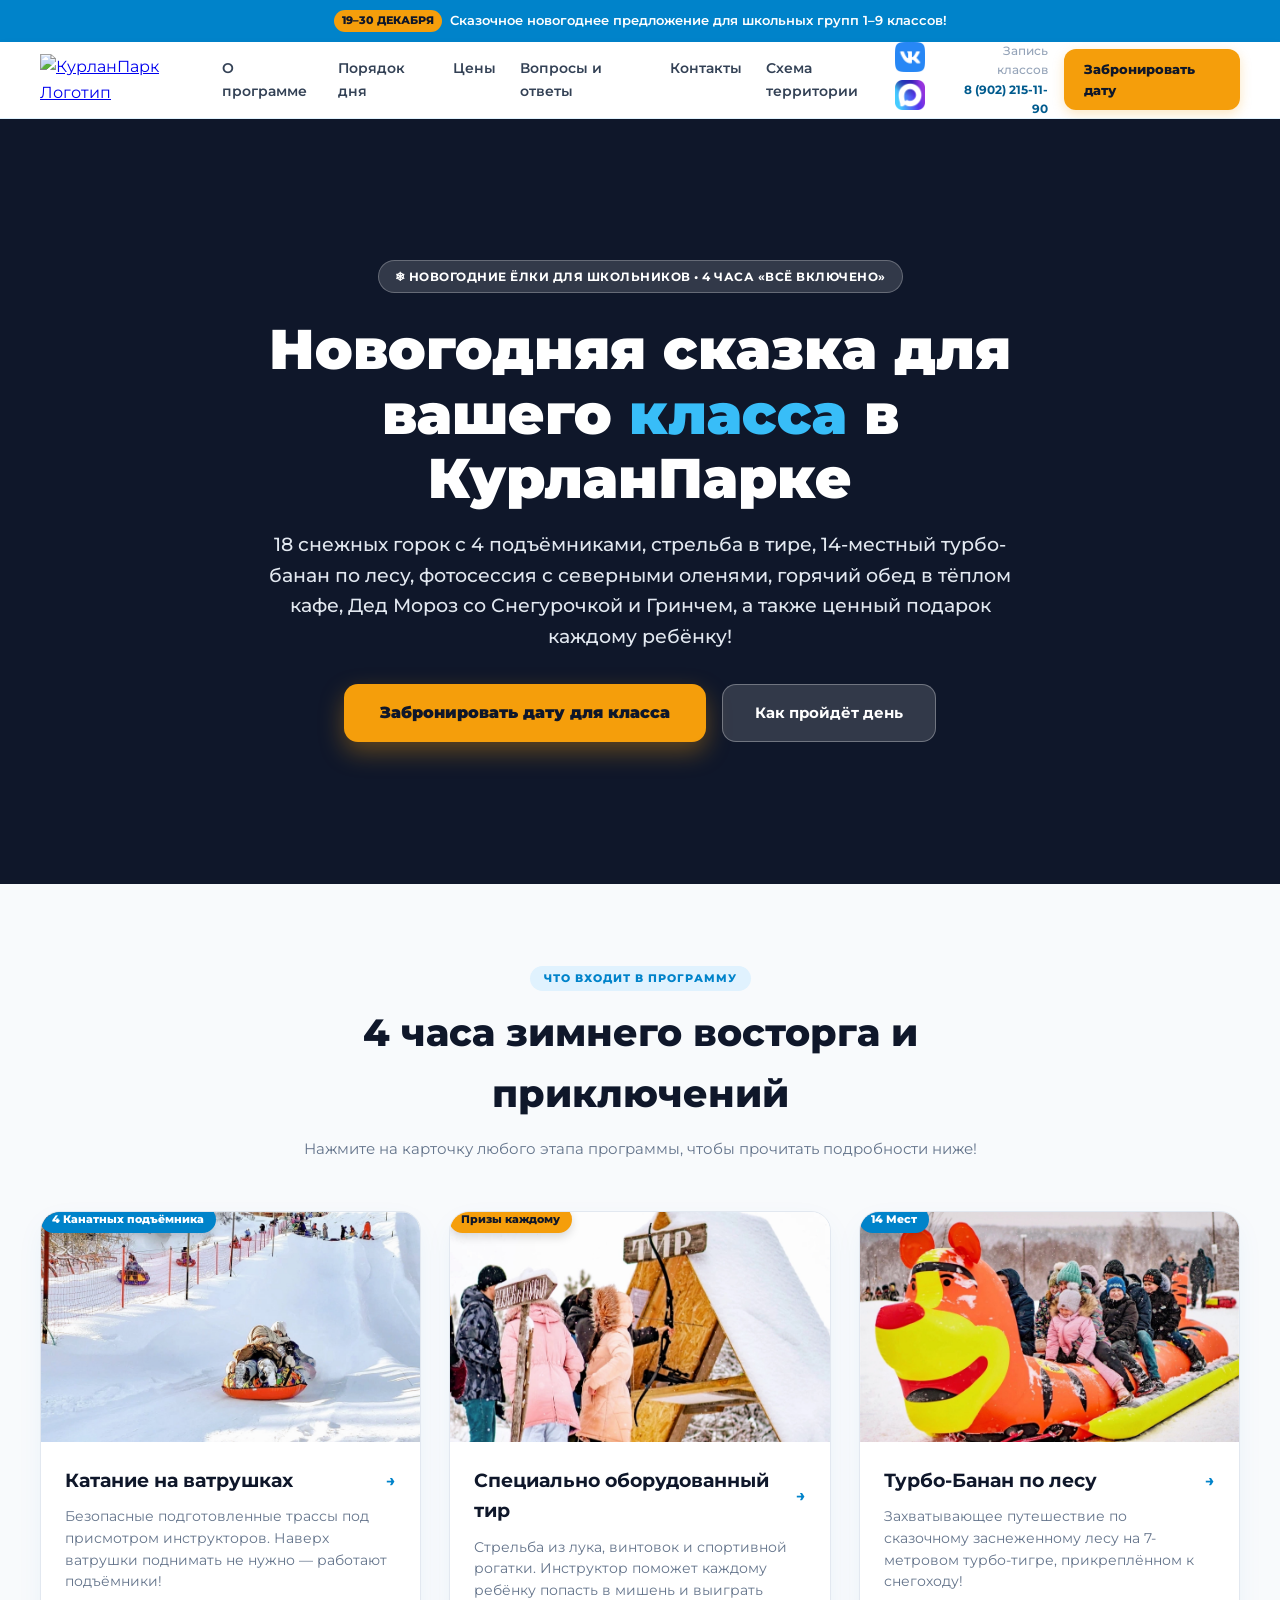
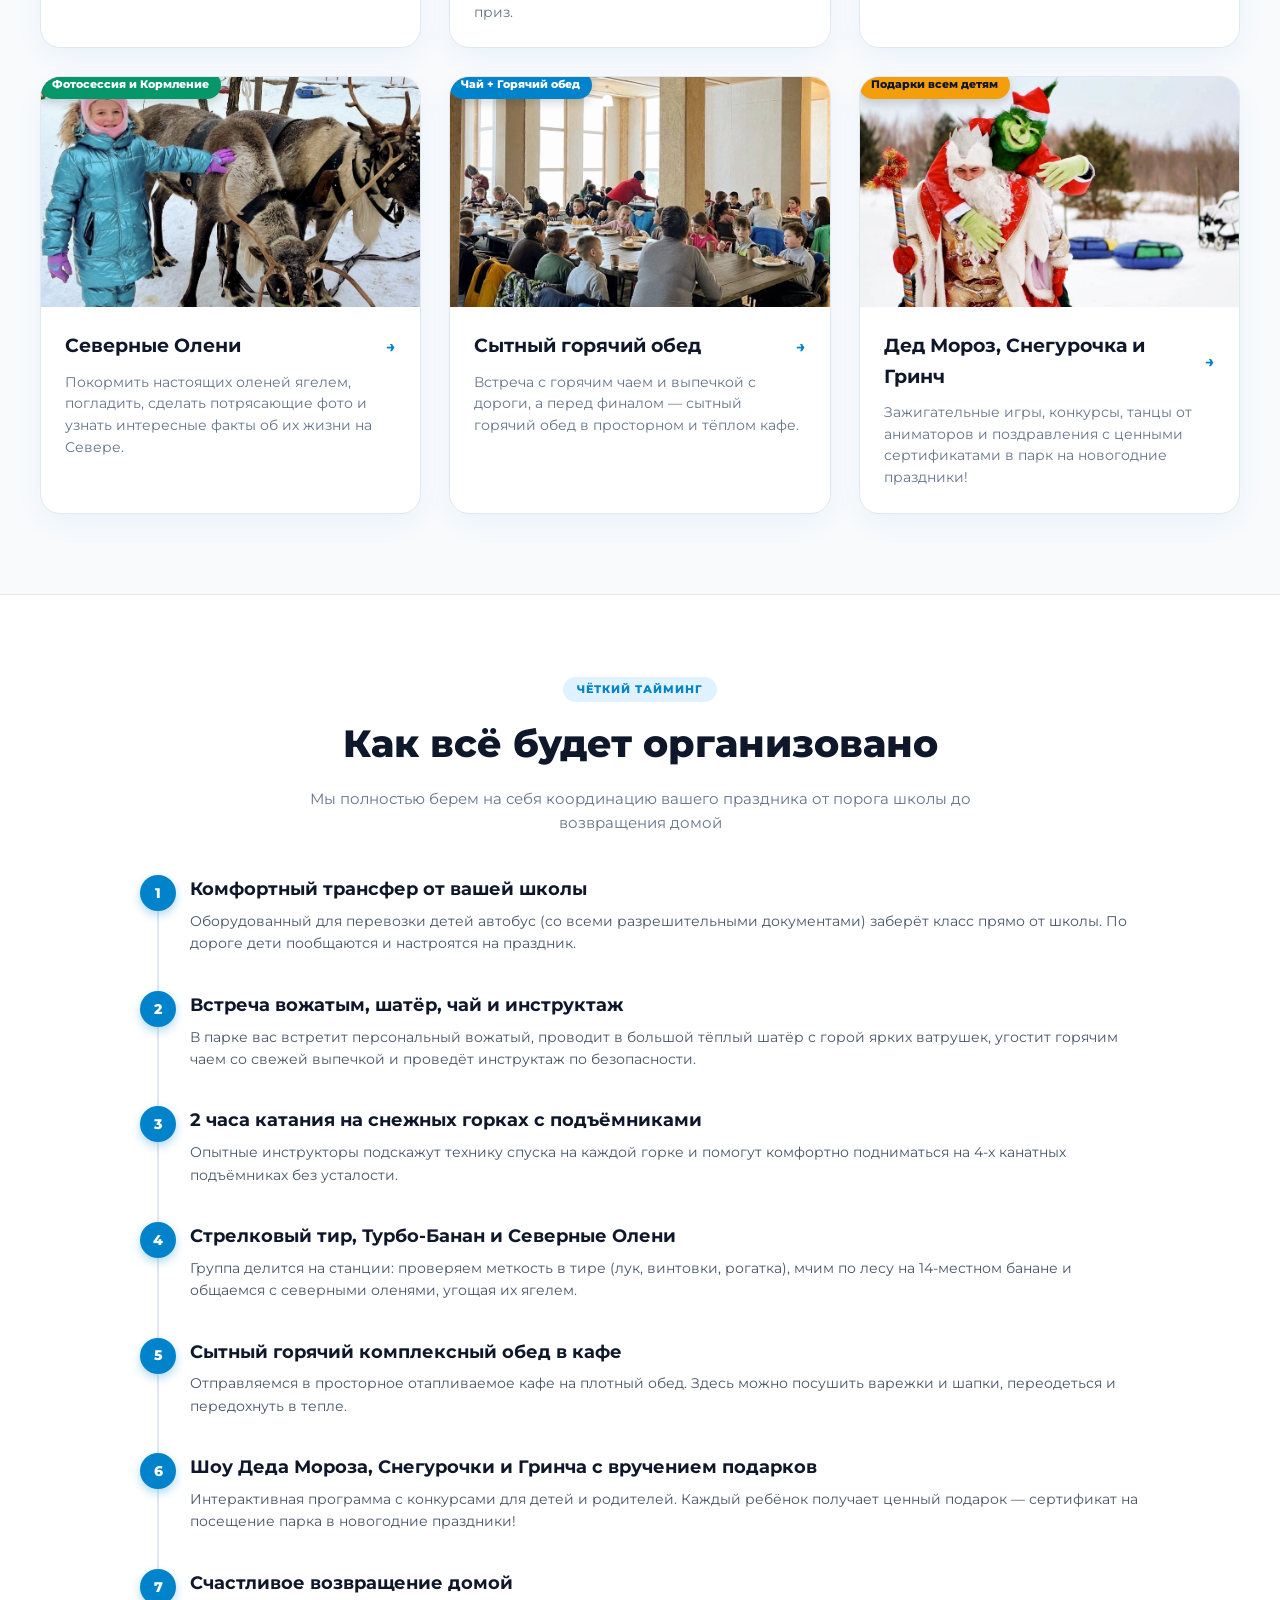
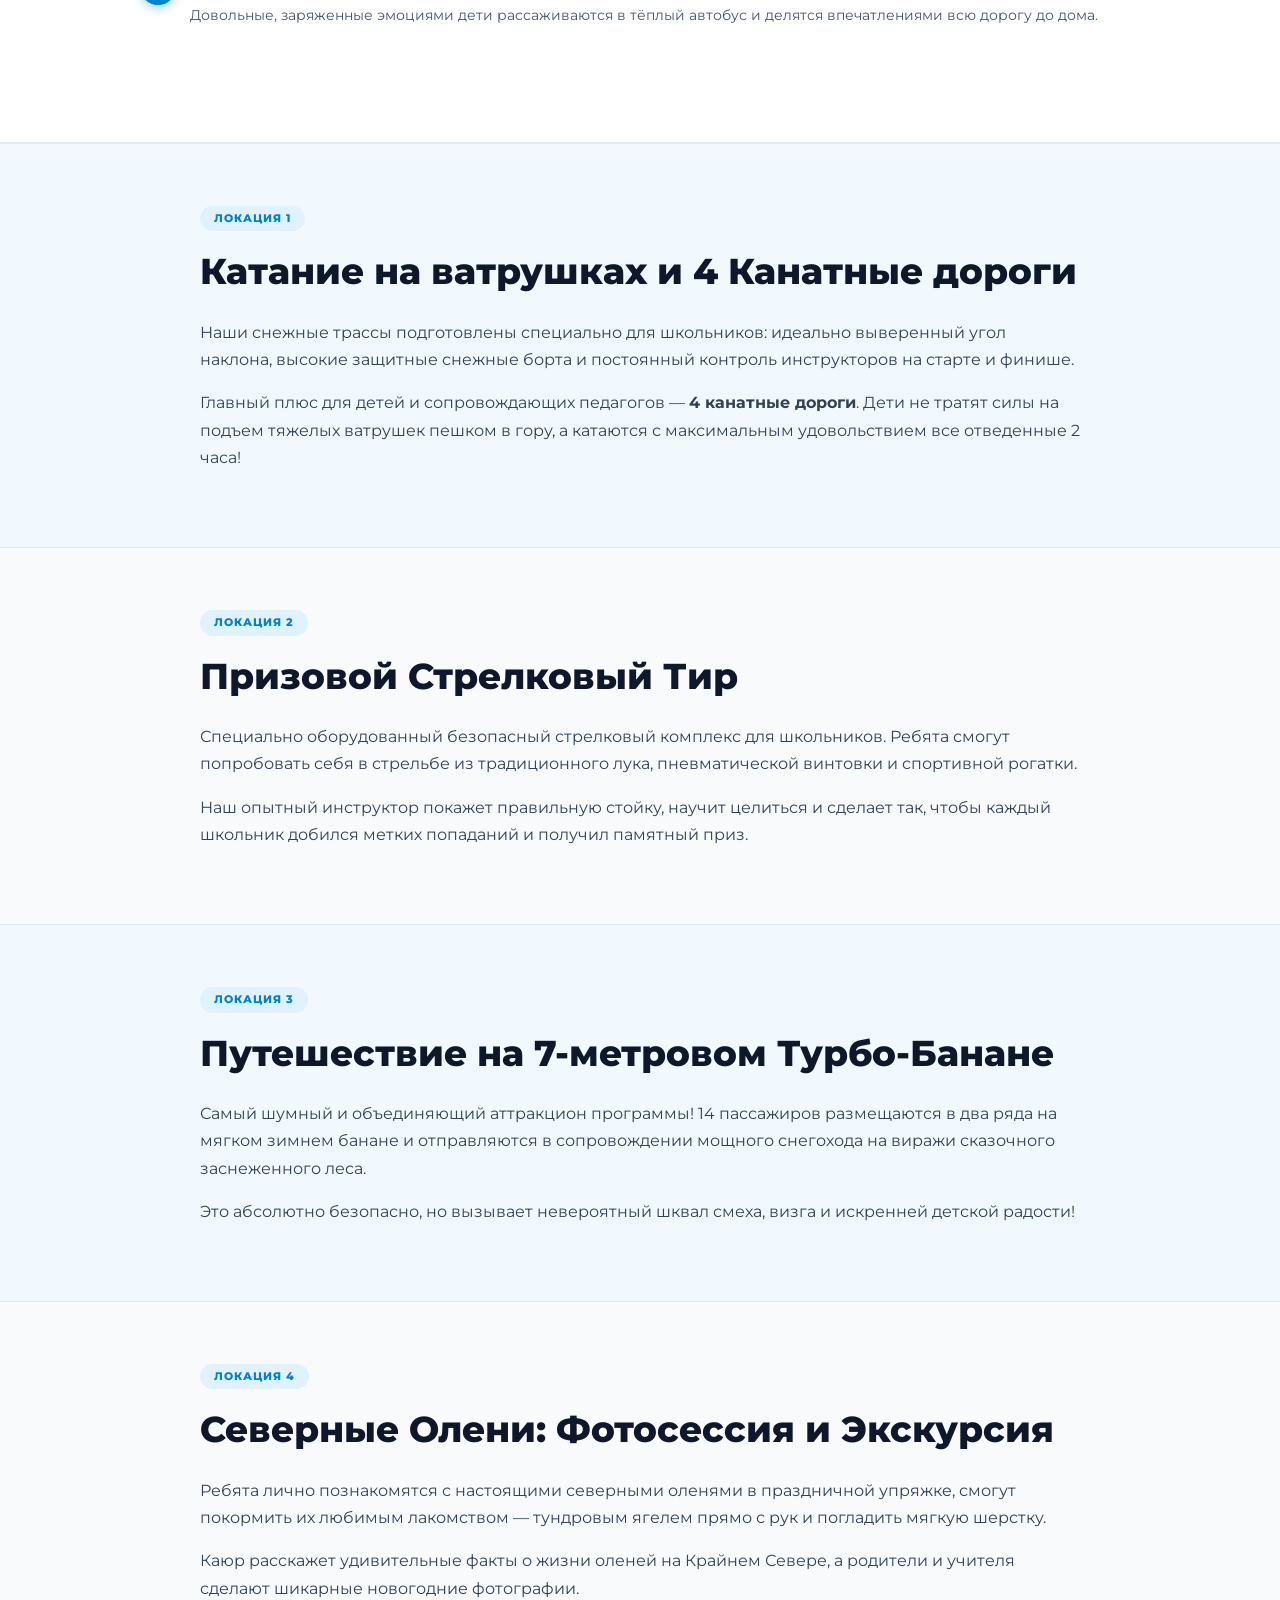
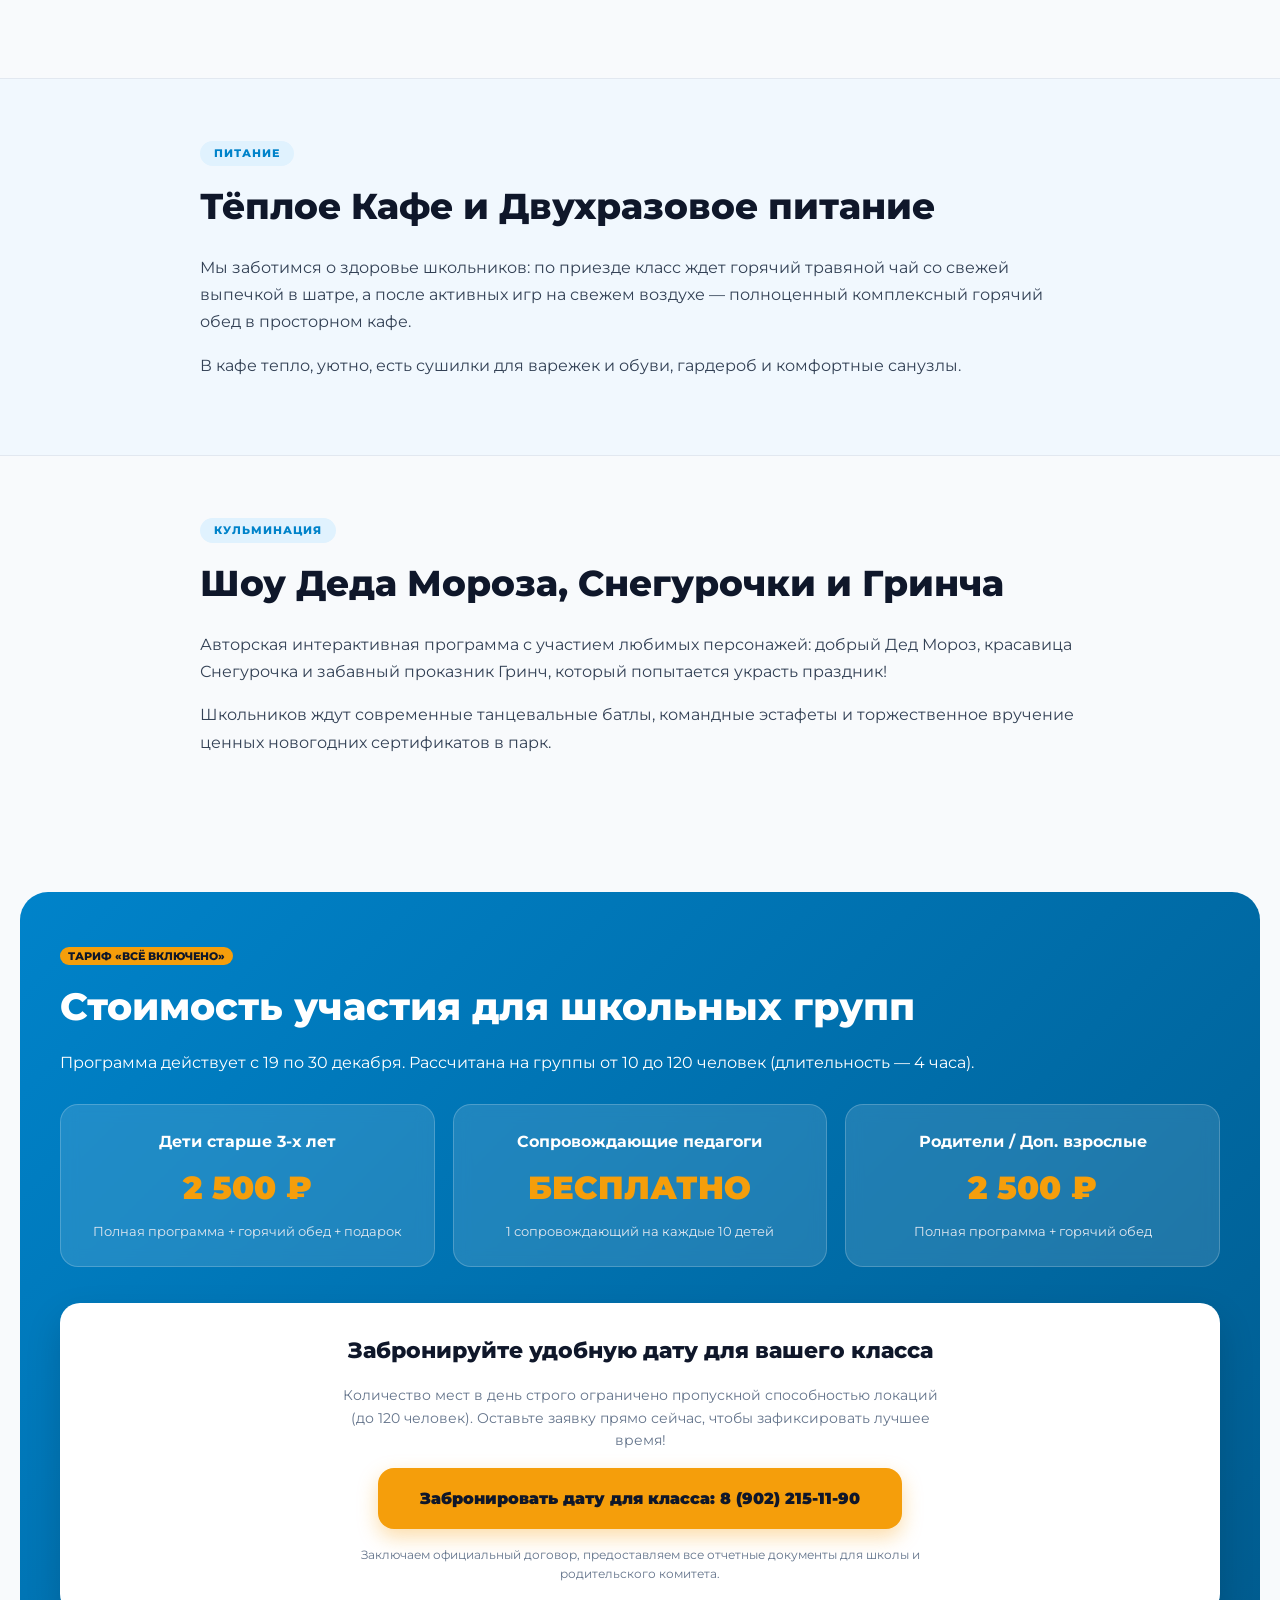
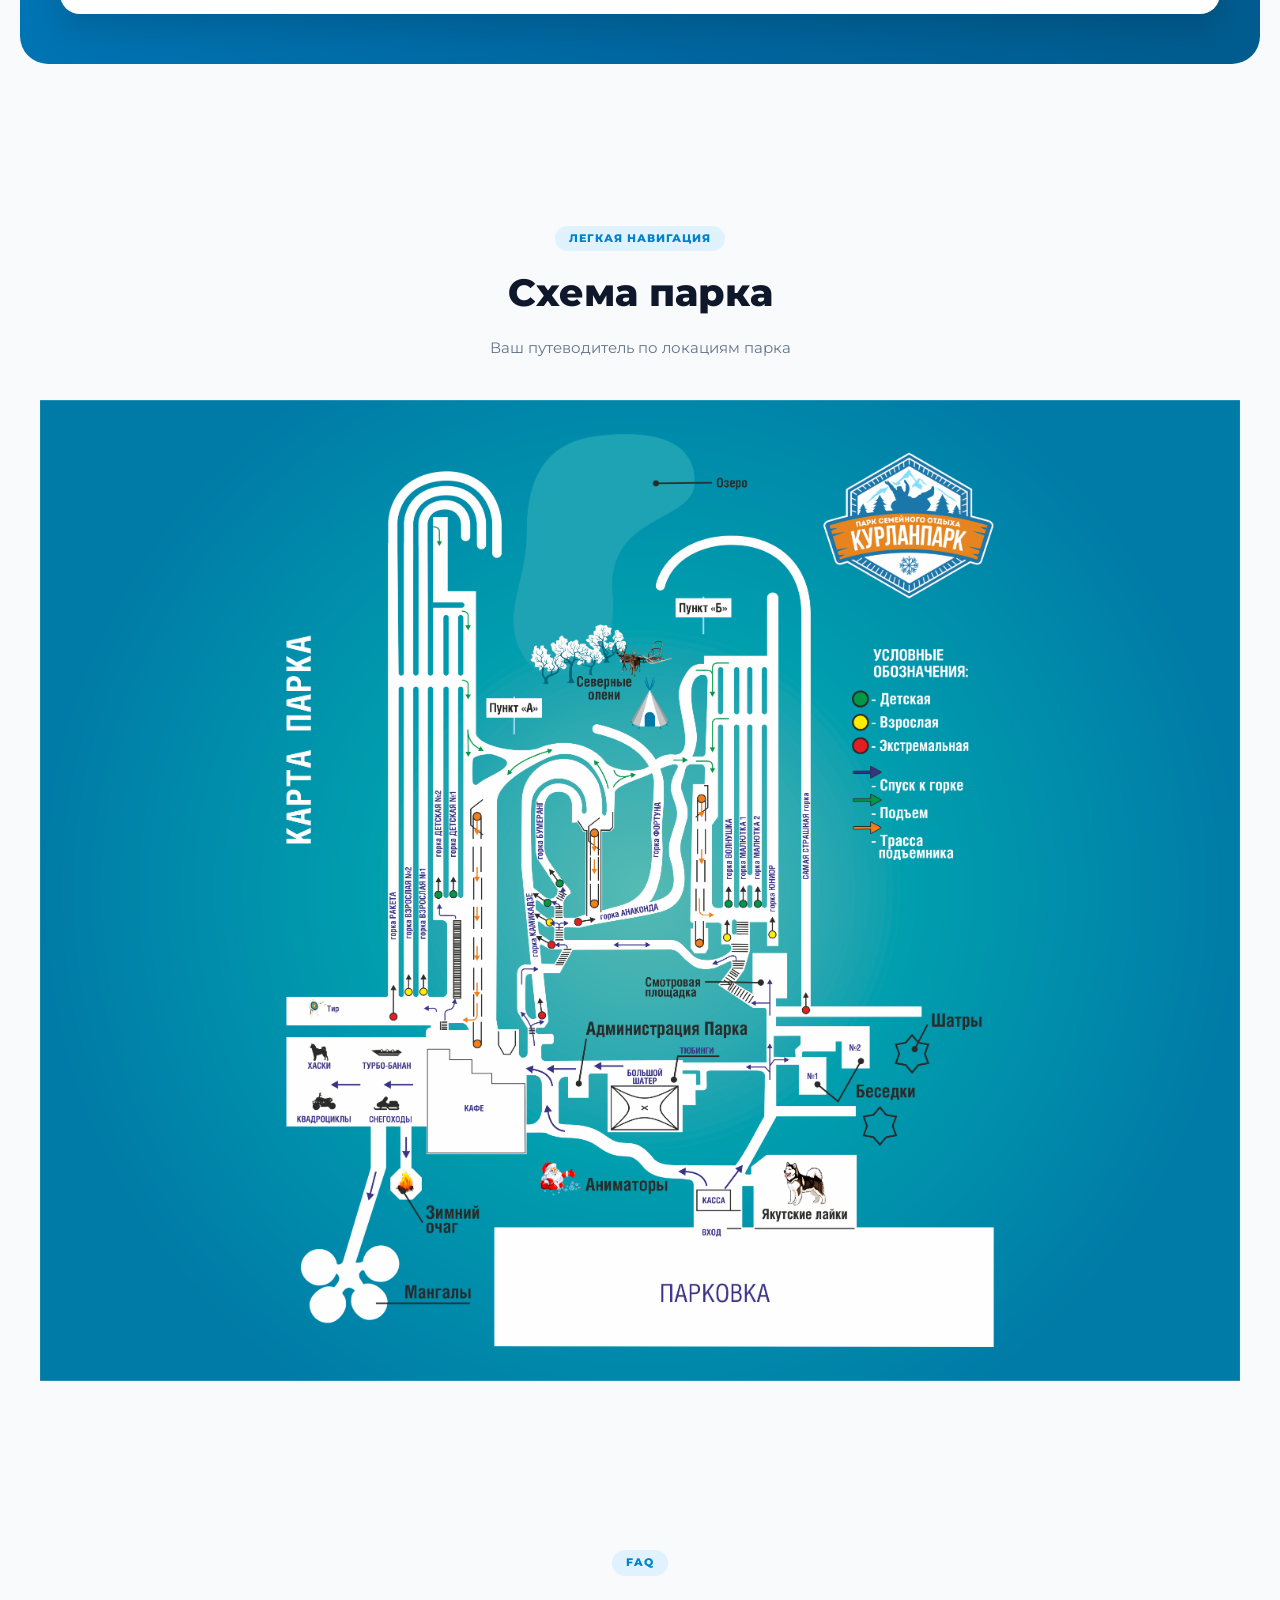
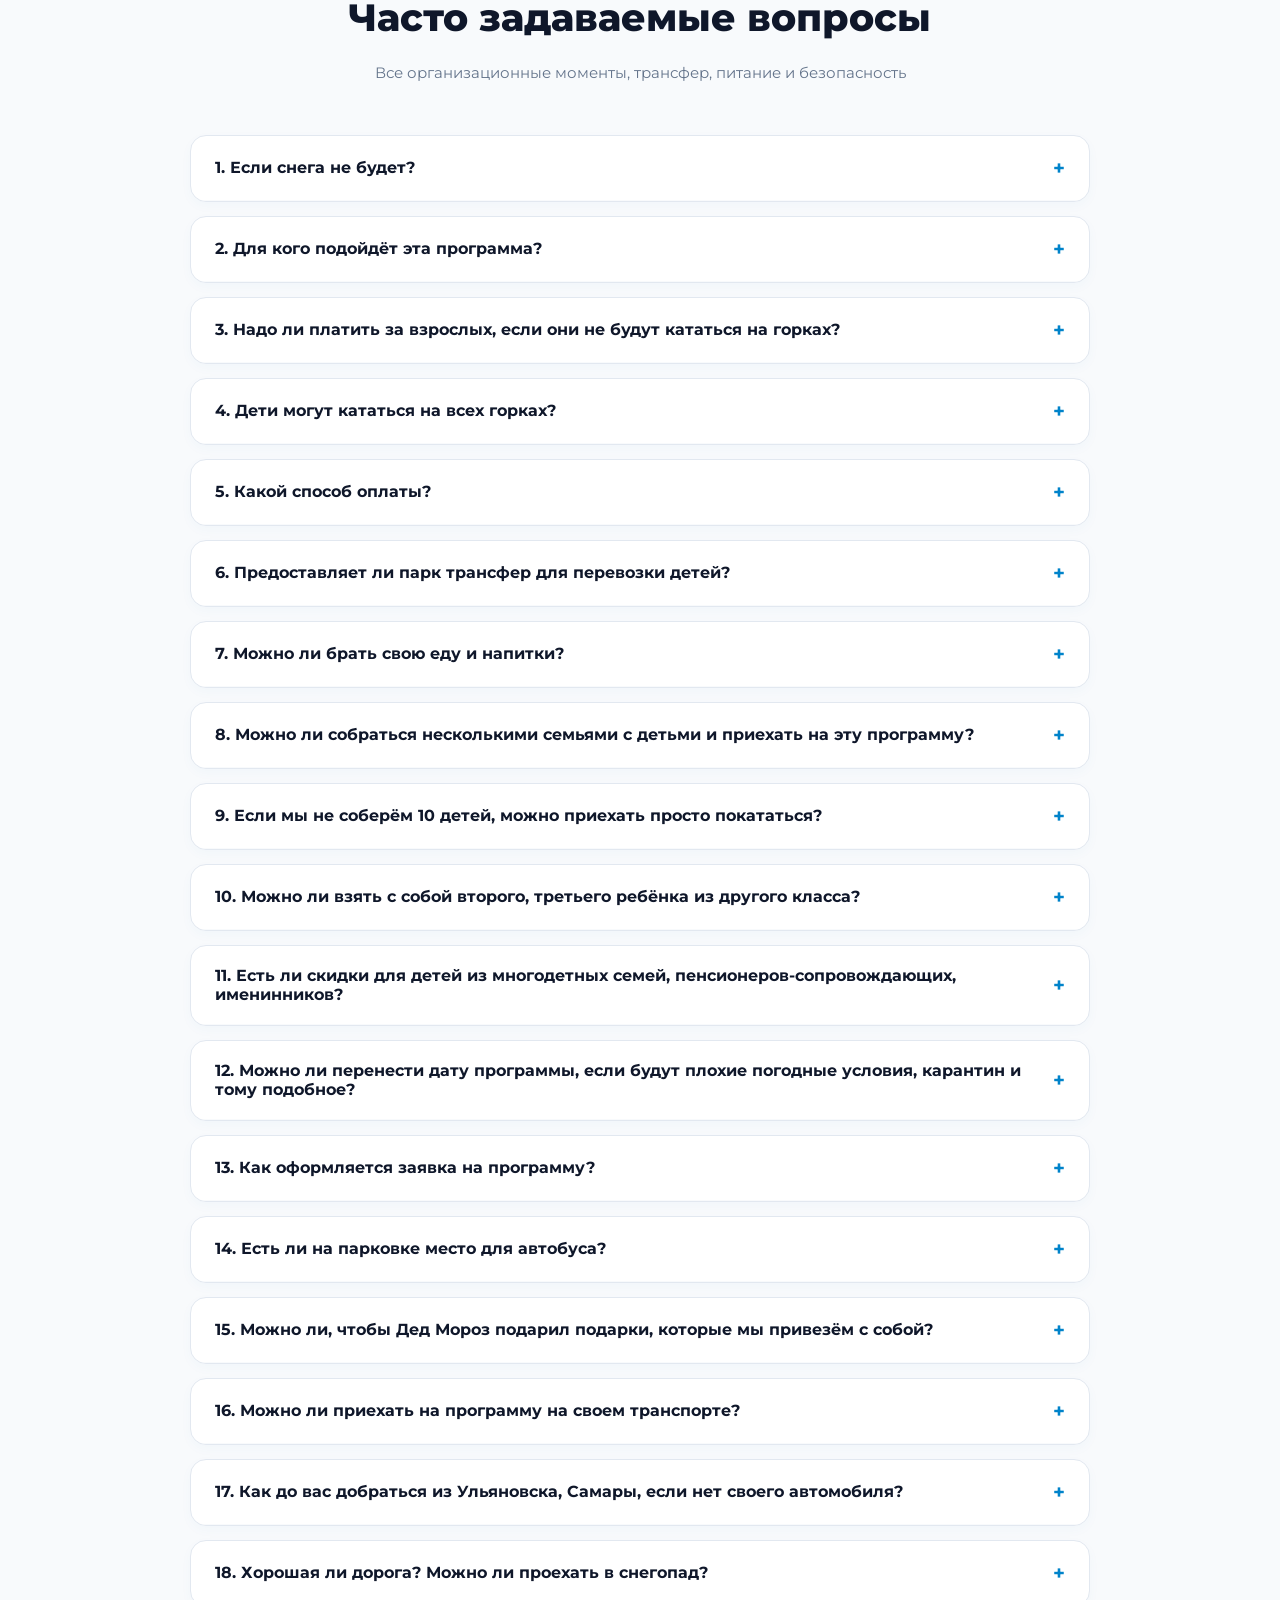
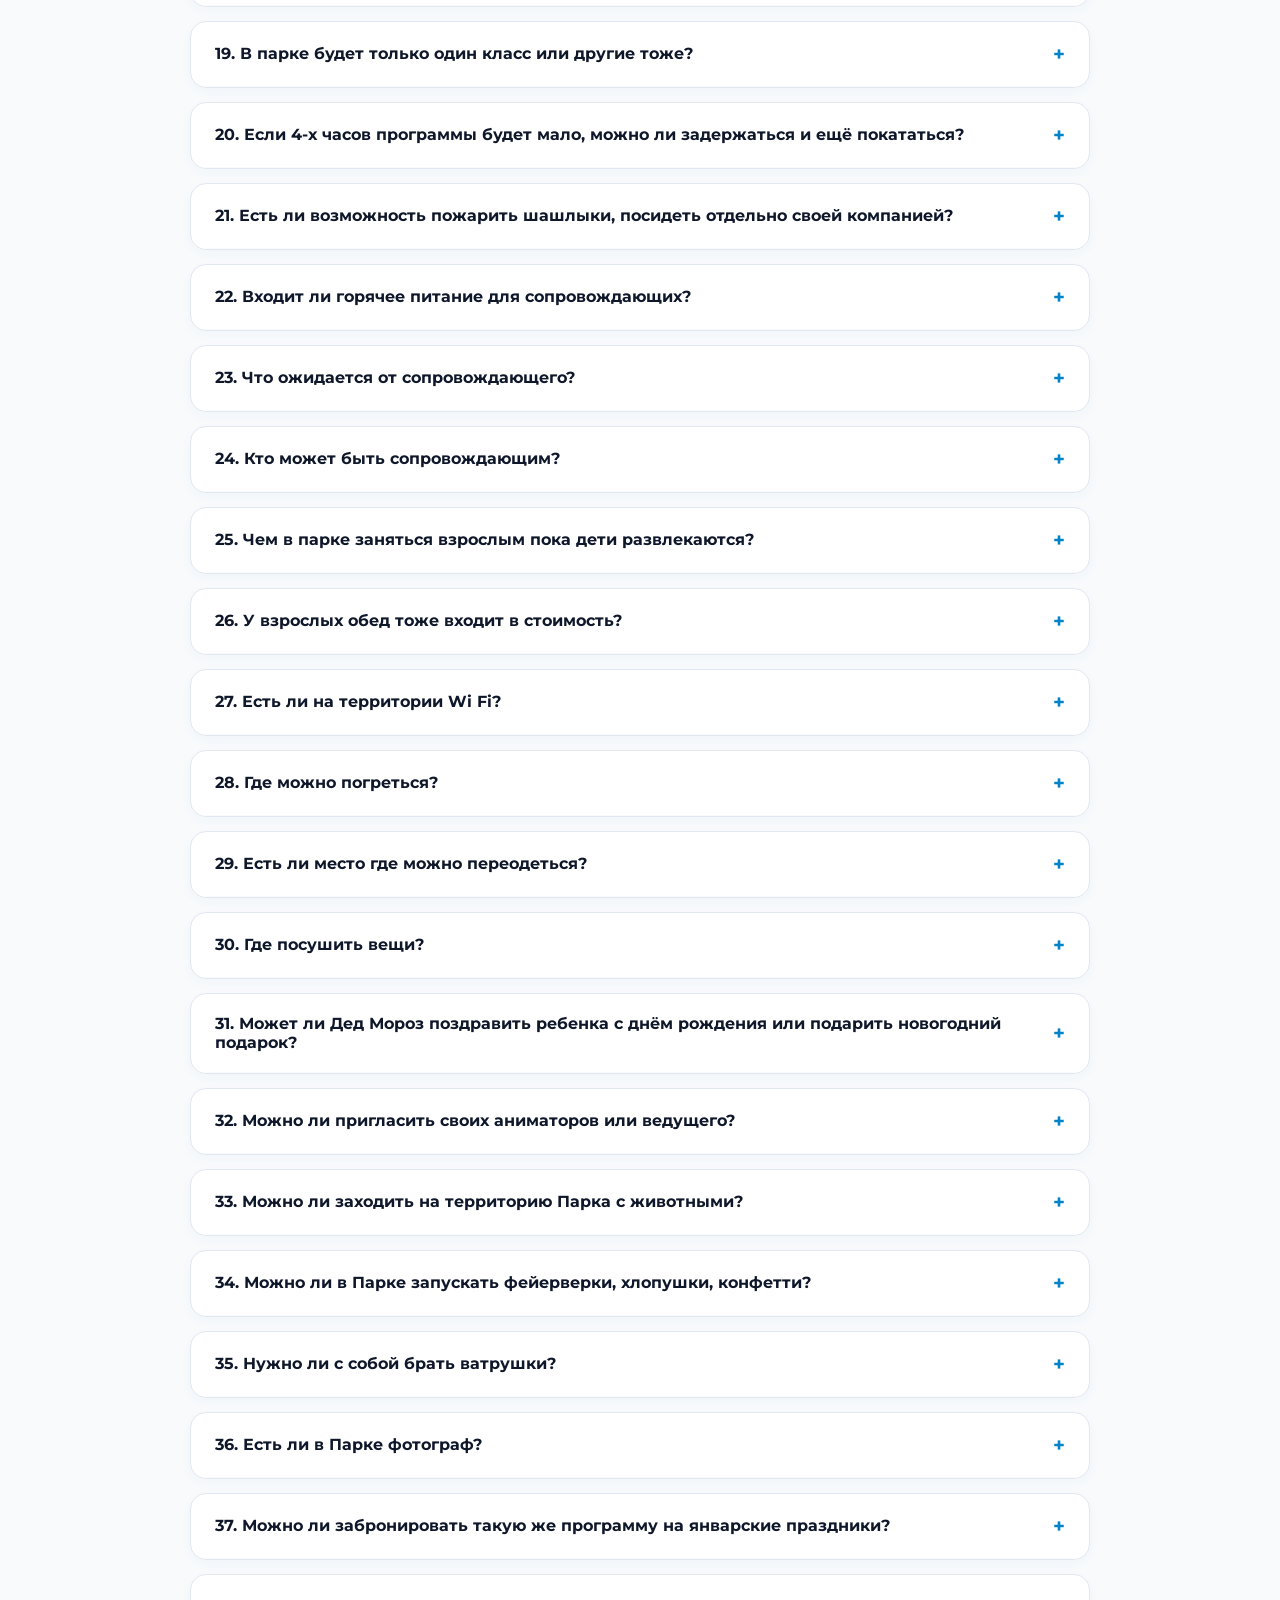
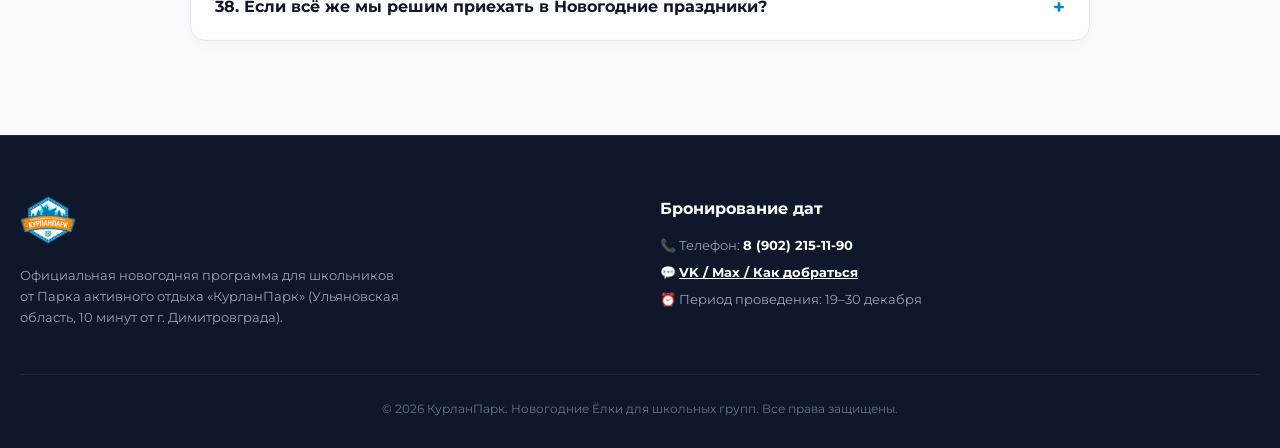
==== index.html @ 169ecdb5 "commit" ====
<!DOCTYPE html>
<html lang="ru">
<head>
    <meta charset="UTF-8">
    <meta name="viewport" content="width=device-width, initial-scale=1.0">
    <title>Новогодние Ёлки</title>
    <link rel="preconnect" href="https://fonts.googleapis.com">
    <link rel="preconnect" href="https://fonts.gstatic.com" crossorigin>
    <link href="https://fonts.googleapis.com/css2?family=Montserrat:wght@400;500;600;700;800;900&display=swap" rel="stylesheet">
    <link rel="stylesheet" href="css/styles.css">
    <link rel="stylesheet" href="css/reset.css">
    <script type="text/javascript">
    (function(m,e,t,r,i,k,a){m[i]=m[i]||function(){(m[i].a=m[i].a||[]).push(arguments)};
    m[i].l=1*new Date();
    for (var j = 0; j < document.scripts.length; j++) {if (document.scripts[j].src === r) { return; }}
    k=e.createElement(t),a=e.getElementsByTagName(t)[0],k.async=1,k.src=r,a.parentNode.insertBefore(k,a)})
    (window, document, "script", "https://mc.yandex.ru/metrika/tag.js", "ym");
    ym(95046061, "init", {
    clickmap:true,
    trackLinks:true,
    accurateTrackBounce:true,
    webvisor:true,
    ecommerce:"dataLayer"
    });
    </script>
    <noscript><div><img src="https://mc.yandex.ru/watch/95046061" style="position:absolute; left:-9999px;" alt="" /></div></noscript>
    <script type="text/javascript">
    !function(){
        var t=document.createElement("script");
        t.type="text/javascript",t.async=!0,t.src='https://vk.com/js/api/openapi.js?169',
        t.onload=function(){VK.Retargeting.Init("VK-RTRG-1792308-2q7vK"),
        VK.Retargeting.Hit()},
        document.head.appendChild(t)}();
    </script>
    <noscript><img src="https://vk.com/rtrg?p=VK-RTRG-1792308-2q7vK" height='200px' style="position:fixed; left:0px;" alt=""/></noscript>
    <!-- calltouch -->
    <script>
    (function(w,d,n,c){w.CalltouchDataObject=n;w[n]=function(){w[n]["callbacks"].push(arguments)};if(!w[n]["callbacks"]){w[n]["callbacks"]=[]}w[n]["loaded"]=false;if(typeof c!=="object"){c=[c]}w[n]["counters"]=c;for(var i=0;i<c.length;i+=1){p(c[i])}function p(cId){var a=d.getElementsByTagName("script")[0],s=d.createElement("script"),i=function(){a.parentNode.insertBefore(s,a)},m=typeof Array.prototype.find === 'function',n=m?"init-min.js":"init.js";s.async=true;s.src="https://mod.calltouch.ru/"+n+"?id="+cId;if(w.opera=="[object Opera]"){d.addEventListener("DOMContentLoaded",i,false)}else{i()}}})(window,document,"ct","0a1vw46q");
    </script>
    <!-- calltouch -->
</head>
<body>
    <!-- Top Announcement Bar -->
    <div class="top-bar">
        <span class="badge-action">19–30 декабря</span>
        <span>Сказочное новогоднее предложение для школьных групп 1–9 классов!</span>
    </div>
    <!-- Header -->
    <header>
        <div class="header-container">
            <a href="#">
                <img src="https://lh3.googleusercontent.com/d/149MpcRfNDOLe98OkQXQpU9_DfYlLSalm" alt="КурланПарк Логотип" class="logo-img">
            </a>
            <nav>
                <a href="#program">О программе</a>
                <a href="#timeline">Порядок дня</a>
                <a href="#pricing">Цены</a>
                <a href="#faq">Вопросы и ответы</a>
                <a href="#contacts">Контакты</a>
                <a href="#map">Схема территории</a>
            </nav>
            <div class="soc__links">
                <a href="https://vk.ru/kurlanpark" class="link__soc"><img src="img\vk.png" alt="Telegram" class="link__soc" height="30px"></a>
                <a href="https://max.ru/u/f9LHodD0cOKRptvxc7l4sVA-uCkMzwAs51ICsz29DarOvbH1M97HZJHK6Vc" class="link__soc"><img src="img\max.png" alt="Telegram" class="link__soc" height="30px"></a>
            </div>
            <div class="header-contacts">
                <div class="header-info-text">
                    <div class="sub">Запись классов</div>
                    <div class="main">8 (902) 215-11-90</div>
                </div>
                <a href="#pricing" class="btn-header">Забронировать дату</a>
            </div>
        </div>
    </header>
    <!-- Hero Section with Background Video -->
    <section class="hero">
        <video autoplay loop muted playsinline class="hero-video">
            <source src="ae1.mov#t=8" type="video/mp4">
        </video>
        <div class="hero-overlay"></div>

        <div class="hero-content">
            <div class="hero-tag">
                ❄ Новогодние Ёлки для школьников • 4 часа «Всё включено»
            </div>
            <h1>Новогодняя сказка для вашего <span>класса</span> в КурланПарке</h1>
            <p>18 снежных горок с 4 подъёмниками, стрельба в тире, 14-местный турбо-банан по лесу, фотосессия с северными оленями, горячий обед в тёплом кафе, Дед Мороз со Снегурочкой и Гринчем, а также ценный подарок каждому ребёнку!</p>
            <div class="hero-buttons">
                <a href="#booking" class="btn-primary">Забронировать дату для класса</a>
                <a href="#timeline" class="btn-secondary">Как пройдёт день</a>
            </div>
        </div>
    </section>
    <!-- 6 Program Highlights Cards -->
    <section id="program" class="container">
        <div class="section-header">
            <span class="section-pill">Что входит в программу</span>
            <h2>4 часа зимнего восторга и приключений</h2>
            <p>Нажмите на карточку любого этапа программы, чтобы прочитать подробности ниже!</p>
        </div>
        <div class="cards-grid">
            
            <!-- Card 1: Горки -->
            <a href="#block-slides" class="attraction-card">
                <div class="card-img-wrap">
                    <!-- <img src="https://lh3.googleusercontent.com/d/1AixtkdAYDk5DaLbHGFGHlKwh5EOmFEIy" alt="Снежные горки"> -->
                    <img src="img/gorki.JPG" alt="">
                    <span class="card-tag tag-blue">4 Канатных подъёмника</span>
                </div>
                <div class="card-body">
                    <h3><span>Катание на ватрушках</span><span class="card-arrow">→</span></h3>
                    <p>Безопасные подготовленные трассы под присмотром инструкторов. Наверх ватрушки поднимать не нужно — работают подъёмники!</p>
                </div>
            </a>

            <!-- Card 2: Тир -->
            <a href="#block-tir" class="attraction-card">
                <div class="card-img-wrap">
                    <img src="img/tir.JPG" alt="Стрелковый тир">
                    <span class="card-tag tag-amber">Призы каждому</span>
                </div>
                <div class="card-body">
                    <h3><span>Специально оборудованный тир</span><span class="card-arrow">→</span></h3>
                    <p>Стрельба из лука, винтовок и спортивной рогатки. Инструктор поможет каждому ребёнку попасть в мишень и выиграть приз.</p>
                </div>
            </a>

            <!-- Card 3: Банан -->
            <a href="#block-banana" class="attraction-card">
                <div class="card-img-wrap">
                    <img src="img/banan.JPG" alt="Турбо-банан">
                    <span class="card-tag tag-blue">14 Мест</span>
                </div>
                <div class="card-body">
                    <h3><span>Турбо-Банан по лесу</span><span class="card-arrow">→</span></h3>
                    <p>Захватывающее путешествие по сказочному заснеженному лесу на 7-метровом турбо-тигре, прикреплённом к снегоходу!</p>
                </div>
            </a>

            <!-- Card 4: Олени -->
            <a href="#block-reindeer" class="attraction-card">
                <div class="card-img-wrap">
                    <img src="img/oleni.JPG" alt="Северные олени" class="oleni">
                    <span class="card-tag tag-green">Фотосессия и Кормление</span>
                </div>
                <div class="card-body">
                    <h3><span>Северные Олени</span><span class="card-arrow">→</span></h3>
                    <p>Покормить настоящих оленей ягелем, погладить, сделать потрясающие фото и узнать интересные факты об их жизни на Севере.</p>
                </div>
            </a>

            <!-- Card 5: Обед -->
            <a href="#block-cafe" class="attraction-card">
                <div class="card-img-wrap">
                    <img src="img/obed.JPG" alt="Тёплое кафе">
                    <span class="card-tag tag-blue">Чай + Горячий обед</span>
                </div>
                <div class="card-body">
                    <h3><span>Сытный горячий обед</span><span class="card-arrow">→</span></h3>
                    <p>Встреча с горячим чаем и выпечкой с дороги, а перед финалом — сытный горячий обед в просторном и тёплом кафе.</p>
                </div>
            </a>

            <!-- Card 6: Дед Мороз -->
            <a href="#block-show" class="attraction-card">
                <div class="card-img-wrap">
                    <img src="img/moroz.JPG" alt="Дед Мороз и Гринч">
                    <span class="card-tag tag-amber">Подарки всем детям</span>
                </div>
                <div class="card-body">
                    <h3><span>Дед Мороз, Снегурочка и Гринч</span><span class="card-arrow">→</span></h3>
                    <p>Зажигательные игры, конкурсы, танцы от аниматоров и поздравления с ценными сертификатами в парк на новогодние праздники!</p>
                </div>
            </a>

        </div>
    </section>
    <!-- Timeline: Как всё будет организовано -->
    <section id="timeline" class="timeline-section">
        <div class="timeline-container">
            <div class="section-header" style="margin-bottom: 40px;">
                <span class="section-pill">Чёткий тайминг</span>
                <h2>Как всё будет организовано</h2>
                <p>Мы полностью берем на себя координацию вашего праздника от порога школы до возвращения домой</p>
            </div>

            <div class="timeline-step">
                <div class="timeline-num">1</div>
                <div class="timeline-content">
                    <h3>Комфортный трансфер от вашей школы</h3>
                    <p>Оборудованный для перевозки детей автобус (со всеми разрешительными документами) заберёт класс прямо от школы. По дороге дети пообщаются и настроятся на праздник.</p>
                </div>
            </div>

            <div class="timeline-step">
                <div class="timeline-num">2</div>
                <div class="timeline-content">
                    <h3>Встреча вожатым, шатёр, чай и инструктаж</h3>
                    <p>В парке вас встретит персональный вожатый, проводит в большой тёплый шатёр с горой ярких ватрушек, угостит горячим чаем со свежей выпечкой и проведёт инструктаж по безопасности.</p>
                </div>
            </div>

            <div class="timeline-step">
                <div class="timeline-num">3</div>
                <div class="timeline-content">
                    <h3>2 часа катания на снежных горках с подъёмниками</h3>
                    <p>Опытные инструкторы подскажут технику спуска на каждой горке и помогут комфортно подниматься на 4-х канатных подъёмниках без усталости.</p>
                </div>
            </div>

            <div class="timeline-step">
                <div class="timeline-num">4</div>
                <div class="timeline-content">
                    <h3>Стрелковый тир, Турбо-Банан и Северные Олени</h3>
                    <p>Группа делится на станции: проверяем меткость в тире (лук, винтовки, рогатка), мчим по лесу на 14-местном банане и общаемся с северными оленями, угощая их ягелем.</p>
                </div>
            </div>

            <div class="timeline-step">
                <div class="timeline-num">5</div>
                <div class="timeline-content">
                    <h3>Сытный горячий комплексный обед в кафе</h3>
                    <p>Отправляемся в просторное отапливаемое кафе на плотный обед. Здесь можно посушить варежки и шапки, переодеться и передохнуть в тепле.</p>
                </div>
            </div>

            <div class="timeline-step">
                <div class="timeline-num">6</div>
                <div class="timeline-content">
                    <h3>Шоу Деда Мороза, Снегурочки и Гринча с вручением подарков</h3>
                    <p>Интерактивная программа с конкурсами для детей и родителей. Каждый ребёнок получает ценный подарок — сертификат на посещение парка в новогодние праздники!</p>
                </div>
            </div>

            <div class="timeline-step">
                <div class="timeline-num">7</div>
                <div class="timeline-content">
                    <h3>Счастливое возвращение домой</h3>
                    <p>Довольные, заряженные эмоциями дети рассаживаются в тёплый автобус и делятся впечатлениями всю дорогу до дома.</p>
                </div>
            </div>
        </div>
    </section>
    <!-- DETAILED TEXT BLOCKS -->
    <!-- Block 1: Горки -->
    <section id="block-slides" class="detailed-section">
        <div class="detailed-container">
            <span class="section-pill">Локация 1</span>
            <h2>Катание на ватрушках и 4 Канатные дороги</h2>
            <p>Наши снежные трассы подготовлены специально для школьников: идеально выверенный угол наклона, высокие защитные снежные борта и постоянный контроль инструкторов на старте и финише.</p>
            <p>Главный плюс для детей и сопровождающих педагогов — <strong>4 канатные дороги</strong>. Дети не тратят силы на подъем тяжелых ватрушек пешком в гору, а катаются с максимальным удовольствием все отведенные 2 часа!</p>
        </div>
    </section>
    <!-- Block 2: Тир -->
    <section id="block-tir" class="detailed-section">
        <div class="detailed-container">
            <span class="section-pill">Локация 2</span>
            <h2>Призовой Стрелковый Тир</h2>
            <p>Специально оборудованный безопасный стрелковый комплекс для школьников. Ребята смогут попробовать себя в стрельбе из традиционного лука, пневматической винтовки и спортивной рогатки.</p>
            <p>Наш опытный инструктор покажет правильную стойку, научит целиться и сделает так, чтобы каждый школьник добился метких попаданий и получил памятный приз.</p>
        </div>
    </section>
    <!-- Block 3: Банан -->
    <section id="block-banana" class="detailed-section">
        <div class="detailed-container">
            <span class="section-pill">Локация 3</span>
            <h2>Путешествие на 7-метровом Турбо-Банане</h2>
            <p>Самый шумный и объединяющий аттракцион программы! 14 пассажиров размещаются в два ряда на мягком зимнем банане и отправляются в сопровождении мощного снегохода на виражи сказочного заснеженного леса.</p>
            <p>Это абсолютно безопасно, но вызывает невероятный шквал смеха, визга и искренней детской радости!</p>
        </div>
    </section>
    <!-- Block 4: Олени -->
    <section id="block-reindeer" class="detailed-section">
        <div class="detailed-container">
            <span class="section-pill">Локация 4</span>
            <h2>Северные Олени: Фотосессия и Экскурсия</h2>
            <p>Ребята лично познакомятся с настоящими северными оленями в праздничной упряжке, смогут покормить их любимым лакомством — тундровым ягелем прямо с рук и погладить мягкую шерстку.</p>
            <p>Каюр расскажет удивительные факты о жизни оленей на Крайнем Севере, а родители и учителя сделают шикарные новогодние фотографии.</p>
        </div>
    </section>
    <!-- Block 5: Кафе -->
    <section id="block-cafe" class="detailed-section">
        <div class="detailed-container">
            <span class="section-pill">Питание</span>
            <h2>Тёплое Кафе и Двухразовое питание</h2>
            <p>Мы заботимся о здоровье школьников: по приезде класс ждет горячий травяной чай со свежей выпечкой в шатре, а после активных игр на свежем воздухе — полноценный комплексный горячий обед в просторном кафе.</p>
            <p>В кафе тепло, уютно, есть сушилки для варежек и обуви, гардероб и комфортные санузлы.</p>
        </div>
    </section>
    <!-- Block 6: Шоу -->
    <section id="block-show" class="detailed-section">
        <div class="detailed-container">
            <span class="section-pill">Кульминация</span>
            <h2>Шоу Деда Мороза, Снегурочки и Гринча</h2>
            <p>Авторская интерактивная программа с участием любимых персонажей: добрый Дед Мороз, красавица Снегурочка и забавный проказник Гринч, который попытается украсть праздник!</p>
            <p>Школьников ждут современные танцевальные батлы, командные эстафеты и торжественное вручение ценных новогодних сертификатов в парк.</p>
        </div>
    </section>
    <!-- Pricing & Booking Section -->
    <div id="pricing" style="padding: 0 20px;">
        <div class="pricing-banner">
            <span class="badge-action">Тариф «Всё включено»</span>
            <h2 style="margin-top: 10px;">Стоимость участия для школьных групп</h2>
            <p>Программа действует с 19 по 30 декабря. Рассчитана на группы от 10 до 120 человек (длительность — 4 часа).</p>

            <div class="pricing-grid">
                <div class="price-card">
                    <h4>Дети старше 3-х лет</h4>
                    <div class="cost">2 500 ₽</div>
                    <p>Полная программа + горячий обед + подарок</p>
                </div>
                <div class="price-card">
                    <h4>Сопровождающие педагоги</h4>
                    <div class="cost">БЕСПЛАТНО</div>
                    <p>1 сопровождающий на каждые 10 детей</p>
                </div>
                <div class="price-card">
                    <h4>Родители / Доп. взрослые</h4>
                    <div class="cost">2 500 ₽</div>
                    <p>Полная программа + горячий обед</p>
                </div>
            </div>

            <!-- Booking Box -->
            <div id="booking" class="booking-cta-box">
                <h3>Забронируйте удобную дату для вашего класса</h3>
                <p>Количество мест в день строго ограничено пропускной способностью локаций (до 120 человек). Оставьте заявку прямо сейчас, чтобы зафиксировать лучшее время!</p>
                <a href="tel:+79022151190" class="cta-btn-large">Забронировать дату для класса: 8 (902) 215-11-90</a>
                <p style="font-size: 12px; margin: 0;">Заключаем официальный договор, предоставляем все отчетные документы для школы и родительского комитета.</p>
            </div>
        </div>
    </div>
    <section class="map" id="map">
		<div class="container">
            <div class="section-header" style="margin-bottom: 40px;">
                <span class="section-pill">Легкая навигация</span>
                <h2>Схема парка</h2>
                <p>Ваш путеводитель по локациям парка</p>
            </div>
			<div class="map__inner">
                <img class="lazyload map__img" src="img/map.png" alt="map" width="100%">
			</div>
		</div>
	</section>
    <!-- FAQ Accordion (21 questions) -->
    <section id="faq" class="faq-section">
        <div class="faq-container">
            <div class="section-header">
                <span class="section-pill">FAQ</span>
                <h2>Часто задаваемые вопросы</h2>
                <p>Все организационные моменты, трансфер, питание и безопасность</p>
            </div>

            <!-- FAQ Items -->
            <div class="accordion-item 1">
                <button class="accordion-header">1. Если снега не будет?<span class="accordion-icon">+</span></button>
                <div class="accordion-body"><p>- Уже 9 сезонов подряд снег на наших склонах выпадает в начале декабря. Этого времени достаточно чтобы качественно подготовить все трассы к началу программы. Если всё же естественного снега хватать не будет, мы применим систему искусственного оснежения.</p></div>
            </div>

            <div class="accordion-item 2">
                <button class="accordion-header">2. Для кого подойдёт эта программа?<span class="accordion-icon">+</span></button>
                <div class="accordion-body"><p>- Эта программа специально создана для школьников с 1-го по 9-ый класс и их родителей.</p></div>
            </div>

            <div class="accordion-item 3">
                <button class="accordion-header">3. Надо ли платить за взрослых, если они не будут кататься на горках?<span class="accordion-icon">+</span></button>
                <div class="accordion-body"><p>- На каждые 10 детей мы предоставляем 1 билет для сопровождающего бесплатно. Остальные взрослые оплачивают программу по тарифу.</p></div>
            </div>

            <div class="accordion-item 4">
                <button class="accordion-header">4. Дети могут кататься на всех горках?<span class="accordion-icon">+</span></button>
                <div class="accordion-body"><p>- В нашем парке 18 различных спусков, они разделены на три основные категории: «детские», «взрослые», «экстремальные» и обозначены на карте соответствующими цветами. Решение о допуске принимает технический директор в каждый отдельный момент времени, оценивая конкретные погодные условия. Так, иногда на «взрослых» горках могут безопасно кататься дети младше 14 лет. С 14 лет доступны практически все спуски.</p></div>
            </div>

            <div class="accordion-item 5">
                <button class="accordion-header">5. Какой способ оплаты?<span class="accordion-icon">+</span></button>
                <div class="accordion-body"><p>- Оплатить можно наличным, картой и переводом по реквизитам организации. Для организаций есть возможность оплаты по счёту. Подтверждающие оплату документы и договора — предоставляем.</p></div>
            </div>

            <div class="accordion-item 6">
                <button class="accordion-header">6. Предоставляет ли парк трансфер для перевозки детей?<span class="accordion-icon">+</span></button>
                <div class="accordion-body"><p>- Своего автопарка у нас нет. Мы предоставим вам контакты надежных перевозчиков, с которыми сотрудничаем не первый год, чтобы вы сами могли подобрать удобный для вас вариант.</p></div>
            </div>

            <div class="accordion-item 7">
                <button class="accordion-header">7. Можно ли брать свою еду и напитки?<span class="accordion-icon">+</span></button>
                <div class="accordion-body"><p>- Если хотите, можно взять с собой воду и перекус в дорогу. Как только вы приедете в парк вас ждёт горячий чай и выпечка, а перед финальной частью программы - сытный обед. Поэтому нет смысла брать что-то дополнительно. Но мы не возражаем, если вы всё же решите привести что-то с собой.</p></div>
            </div>

            <div class="accordion-item 8">
                <button class="accordion-header">8. Можно ли собраться несколькими семьями с детьми и приехать на эту программу?<span class="accordion-icon">+</span></button>
                <div class="accordion-body"><p>- Конечно, но количество детей не должно быть меньше 10.</p></div>
            </div>

            <div class="accordion-item 9">
                <button class="accordion-header">9. Если мы не соберём 10 детей, можно приехать просто покататься?<span class="accordion-icon">+</span></button>
                <div class="accordion-body"><p>- В период с 19 по 30 декабря мы принимаем только организованные группы, только на стандартную программу.</p></div>
            </div>

            <div class="accordion-item 10">
                <button class="accordion-header">10. Можно ли взять с собой второго, третьего ребёнка из другого класса?<span class="accordion-icon">+</span></button>
                <div class="accordion-body"><p>- Мы не возражаем, главное, чтобы общее число детей в группе было не меньше 10.</p></div>
            </div>

            <div class="accordion-item 11">
                <button class="accordion-header">11. Есть ли скидки для детей из многодетных семей, пенсионеров-сопровождающих, именинников?<span class="accordion-icon">+</span></button>
                <div class="accordion-body"><p>- На этой программе скидок не предусмотрено.</p></div>
            </div>

            <div class="accordion-item 12">
                <button class="accordion-header">12. Можно ли перенести дату программы, если будут плохие погодные условия, карантин и тому подобное?<span class="accordion-icon">+</span></button>
                <div class="accordion-body"><p>- Да, варианты переноса предусмотрены. Все условия описаны в договоре.</p></div>
            </div>

            <div class="accordion-item 13">
                <button class="accordion-header">13. Как оформляется заявка на программу?<span class="accordion-icon">+</span></button>
                <div class="accordion-body"><p>- Определяемся с датой и примерным количеством участников, заключаем договор (в нём прописаны все условия и обязательства), вносите предоплату и всё - начинаем ждать зиму.</p></div>
            </div>

            <div class="accordion-item 14">
                <button class="accordion-header">14. Есть ли на парковке место для автобуса?<span class="accordion-icon">+</span></button>
                <div class="accordion-body"><p>- У нас большая расчищенная парковка на 50 автобусов и 200 автомобилей. Есть место для разворотов и стоянки. Работают парковщики.</p></div>
            </div>

            <div class="accordion-item 15">
                <button class="accordion-header">15. Можно ли, чтобы Дед Мороз подарил подарки, которые мы привезём с собой?<span class="accordion-icon">+</span></button>
                <div class="accordion-body"><p>- В программу уже входит подарок для детей - сертификат на безлимитное посещение Парка действующий до завершения зимнего сезона. Если хотите добавить к этому что-то ещё, заранее согласуйте это с нами.</p></div>
            </div>

            <div class="accordion-item 16">
                <button class="accordion-header">16. Можно ли приехать на программу на своем транспорте?<span class="accordion-icon">+</span></button>
                <div class="accordion-body"><p>- Конечно, выбирайте доступные и удобные для вас способы. Места для парковки автомобилей достаточно.</p></div>
            </div>

            <div class="accordion-item 17">
                <button class="accordion-header">17. Как до вас добраться из Ульяновска, Самары, если нет своего автомобиля?<span class="accordion-icon">+</span></button>
                <div class="accordion-body"><p>- В нашей базе перевозчиков более 80 автобусов разной вместимости из любого региона Поволжья. Мы поможем вам с организацией трансфера.</p></div>
            </div>

            <div class="accordion-item 18">
                <button class="accordion-header">18. Хорошая ли дорога? Можно ли проехать в снегопад?<span class="accordion-icon">+</span></button>
                <div class="accordion-body"><p>- К нам ведет Федеральная трасса, она всегда очищена от снега. Внутри поселка дорогу мы чистим собственной техникой, поэтому проехать будет легко на любой машине. На территории парка и на прилегающих территориях мы также всегда поддерживаем порядок.</p></div>
            </div>

            <div class="accordion-item 19">
                <button class="accordion-header">19. В парке будет только один класс или другие тоже?<span class="accordion-icon">+</span></button>
                <div class="accordion-body"><p>- Одновременно на одной локации парка будет находится до 120 человек (одной группой или разными), далее каждый час группы перемещаются с одной станции на другую, не пересекаясь и не мешая друг другу.</p></div>
            </div>

            <div class="accordion-item 20">
                <button class="accordion-header">20. Если 4-х часов программы будет мало, можно ли задержаться и ещё покататься?<span class="accordion-icon">+</span></button>
                <div class="accordion-body"><p>- Такой вариант возможен. Но вероятнее всего, кафе в это время уже будет занято другими группами.</p></div>
            </div>

            <div class="accordion-item 21">
                <button class="accordion-header">21. Есть ли возможность пожарить шашлыки, посидеть отдельно своей компанией?<span class="accordion-icon">+</span></button>
                <div class="accordion-body"><p>- Да. Для этого у нас есть утеплённые беседки с мангалами.</p></div>
            </div>

            <div class="accordion-item 22">
                <button class="accordion-header">22. Входит ли горячее питание для сопровождающих?<span class="accordion-icon">+</span></button>
                <div class="accordion-body"><p>- Да. Сопровождающих тоже покормим.</p></div>
            </div>
            
            <div class="accordion-item 23">
                <button class="accordion-header">23. Что ожидается от сопровождающего?<span class="accordion-icon">+</span></button>
                <div class="accordion-body"><p>- От сопровождающего мы ожидаем содействие в организации группы и полное сотрудничество с администрацией парка.</p></div>
            </div>

            <div class="accordion-item 24">
                <button class="accordion-header">24. Кто может быть сопровождающим?<span class="accordion-icon">+</span></button>
                <div class="accordion-body"><p>- Обычно, сопровождающим назначают классного руководителя или представителя родительского комитета. Для нас важно чтобы человек был ответственным, хорошо ладил с детьми, мог организовать группу.</p></div>
            </div>

            <div class="accordion-item 25">
                <button class="accordion-header">25. Чем в парке заняться взрослым пока дети развлекаются?<span class="accordion-icon">+</span></button>
                <div class="accordion-body"><p>- Развлекаться вместе с детьми. Как показывает наш опыт взрослым наши аттракционы нравятся не меньше, чем детям.</p></div>
            </div>

            <div class="accordion-item 26">
                <button class="accordion-header">26. У взрослых обед тоже входит в стоимость?<span class="accordion-icon">+</span></button>
                <div class="accordion-body"><p>- Да. Программа одинаковая для детей и взрослых. Приветственный чай с выпечкой, обед в кафе и все развлечения включены.</p></div>
            </div>

            <div class="accordion-item 27">
                <button class="accordion-header">27. Есть ли на территории Wi Fi?<span class="accordion-icon">+</span></button>
                <div class="accordion-body"><p>- Да, есть. Он без пароля и это бесплатно для всех гостей.</p></div>
            </div>

            <div class="accordion-item 28">
                <button class="accordion-header">28. Где можно погреться?<span class="accordion-icon">+</span></button>
                <div class="accordion-body"><p>- Погреться можно в кафе, там же можно немного подсушить вещи.</p></div>
            </div>

            <div class="accordion-item 29">
                <button class="accordion-header">29. Есть ли место где можно переодеться?<span class="accordion-icon">+</span></button>
                <div class="accordion-body"><p>- Для переодевания специальных помещений нет. Обычно, если нужно поменять одежду используют туалеты - у нас их 8 штук, они просторные и тёплые.</p></div>
            </div>

            <div class="accordion-item 30">
                <button class="accordion-header">30. Где посушить вещи?<span class="accordion-icon">+</span></button>
                <div class="accordion-body"><p>- В кафе есть радиаторы отопления, на которых можно подсушить перчатки, варежки и шапки. Но лучше брать с собой сменную одежду.</p></div>
            </div>

            <div class="accordion-item 31">
                <button class="accordion-header">31. Может ли Дед Мороз поздравить ребенка с днём рождения или подарить новогодний подарок?<span class="accordion-icon">+</span></button>
                <div class="accordion-body"><p>- Да. Вы можете принести свой подарок и передать его нашим аниматорам. Они поздравят вашего ребёнка так как вы пожелаете.</p></div>
            </div>

            <div class="accordion-item 32">
                <button class="accordion-header">32. Можно ли пригласить своих аниматоров или ведущего?<span class="accordion-icon">+</span></button>
                <div class="accordion-body"><p>- На эту программу приглашать своих аниматоров нельзя. Наша программа не стандартная и насыщенная - команда профессиональных актёров подстраивается под любой состав группы, так чтобы интересно было и малышам, и старшеклассникам, и взрослым.</p></div>
            </div>

            <div class="accordion-item 33">
                <button class="accordion-header">33. Можно ли заходить на территорию Парка с животными?<span class="accordion-icon">+</span></button>
                <div class="accordion-body"><p>- Со своими животными вход в Парк запрещён. В Парке есть хаски, лайки и северные олени, которые реагируют на других животных, что мешает их работе, и может привести к опасной ситуации.</p></div>
            </div>

            <div class="accordion-item 34">
                <button class="accordion-header">34. Можно ли в Парке запускать фейерверки, хлопушки, конфетти?<span class="accordion-icon">+</span></button>
                <div class="accordion-body"><p>- Нет. Фейерверки, хлопушки, конфетти запрещены к использованию как в самом Парке, так и на прилегающих территориях.</p></div>
            </div>

            <div class="accordion-item 35">
                <button class="accordion-header">35. Нужно ли с собой брать ватрушки?<span class="accordion-icon">+</span></button>
                <div class="accordion-body"><p>- Вы можете взять свои любимые ватрушки с собой. Но в нашем Парке ватрушек хватает и на стоимость посещения это не влияет. Так же есть большая вероятность потерять её на территории Парка, так как другие гости не знают, что эта ватрушка ваша личная и могут ее забрать, чтобы покататься.</p></div>
            </div>

            <div class="accordion-item 36">
                <button class="accordion-header">36. Есть ли в Парке фотограф?<span class="accordion-icon">+</span></button>
                <div class="accordion-body"><p>Фотографы в Парке работают с 1 января. А на программе для школьников в декабре фотографируем на ваш телефон.</p></div>
            </div>

             <div class="accordion-item 37">
                <button class="accordion-header">37. Можно ли забронировать такую же программу на январские праздники?<span class="accordion-icon">+</span></button>
                <div class="accordion-body"><p>- Нет. Мы специально освободили декабрь, чтобы вам было комфортно, так как других отдыхающих в это время в парке не будет. С 1 января парк будет открыт для всех желающих и тогда мы уже не сможем уделить вам так много внимания.</p></div>
            </div>

             <div class="accordion-item 38">
                <button class="accordion-header">38. Если всё же мы решим приехать в Новогодние праздники?<span class="accordion-icon">+</span></button>
                <div class="accordion-body"><p>- В эти дни парк открыт для всех. Входной билет стоит 3900 рублей. Для групп есть скидки до 30%. Приезжайте!!</p></div>
            </div>
        </div>
    </section>
    <!-- Contacts Footer -->
    <footer id="contacts">
        <div class="footer-grid">
            <div class="footer-col">
                <img src="img/kurlan.png" alt="КурланПарк" class="footer-logo">
                <p class="footer-col-p">Официальная новогодняя программа для школьников от Парка активного отдыха «КурланПарк» (Ульяновская область, 10 минут от г. Димитровграда).</p>
            </div>
            <div class="footer-col footer-contacts">
                <h4>Бронирование дат</h4>
                <p>📞 Телефон: <strong style="color:#fff;">8 (902) 215-11-90</strong></p>
                <p>💬 <a href="https://vk.ru/kurlanpark">VK / </a> <a href="https://max.ru/u/f9LHodD0cOKRptvxc7l4sVA-uCkMzwAs51ICsz29DarOvbH1M97HZJHK6Vc">Max /</a><a href="https://yandex.ru/maps/?ll=49.715126%2C54.272762&mode=routes&rtext=~54.278810%2C49.726176&rtt=auto&ruri=~ymapsbm1%3A%2F%2Forg%3Foid%3D228138679872&z=15"> Как добраться</a></p>
                <p>⏰ Период проведения: 19–30 декабря</p>
            </div>
            <!-- <div class="footer__menu">
				<ul class="footer__list">
					<li class="footer__list-item"><a class="footer__list-link" href="https://yandex.ru/maps/org/kurlanpark/228138679872/reviews/?ll=49.726426%2C54.275355&z=10">Отзывы о программе</a></li>
				</ul>
			</div> -->
        </div>
        <div class="footer-bottom">
            © 2026 КурланПарк. Новогодние Ёлки для школьных групп. Все права защищены.
        </div>
    </footer>
    <!-- Accordion Script -->
    <script>
        document.querySelectorAll('.accordion-header').forEach(header => {
            header.addEventListener('click', () => {
                const item = header.parentElement;
                const body = item.querySelector('.accordion-body');
                const isActive = item.classList.contains('active');

                // Close all items
                document.querySelectorAll('.accordion-item').forEach(otherItem => {
                    otherItem.classList.remove('active');
                    otherItem.querySelector('.accordion-body').style.maxHeight = null;
                });

                // Open clicked if not active
                if (!isActive) {
                    item.classList.add('active');
                    body.style.maxHeight = body.scrollHeight + 40 + 'px';
                }
            });
        });
    </script>
</body>
</html>
---- css/styles.css ----
/* Top Bar */
.top-bar {
    background-color: var(--kp-blue);
    color: #ffffff;
    padding: 10px 16px;
    font-size: 13px;
    font-weight: 600;
    text-align: center;
    display: flex;
    align-items: center;
    justify-content: center;
    gap: 8px;
}
.badge-action {
    background: var(--kp-amber);
    color: #0f172a;
    padding: 2px 8px;
    border-radius: 9999px;
    font-size: 11px;
    font-weight: 800;
    text-transform: uppercase;
}

/* Header */
header {
    /* position: sticky; */
    top: 0;
    z-index: 100;
    background: rgba(255, 255, 255, 0.96);
    backdrop-filter: blur(10px);
    border-bottom: 1px solid #e0f2fe;
    box-shadow: 0 2px 10px rgba(0,0,0,0.03);
}
.header-container {
    max-width: 1240px;
    margin: 0 auto;
    padding: 0 20px;
    height: 76px;
    display: flex;
    align-items: center;
    justify-content: space-between;
}
.logo-img {
    max-height: 52px;
    width: auto;
    object-fit: contain;
    display: block;
}
nav {
    display: flex;
    gap: 24px;
}
nav a {
    text-decoration: none;
    color: #334155;
    font-size: 14px;
    font-weight: 600;
    transition: color 0.2s;
}
nav a:hover { color: var(--kp-blue); }
.header-contacts {
    display: flex;
    align-items: center;
    gap: 16px;
}
.header-info-text {
    text-align: right;
    font-size: 12px;
}
.header-info-text .sub { color: #94a3b8; font-weight: 500; }
.header-info-text .main { color: var(--kp-darkblue); font-weight: 700; }
.btn-header {
    background: var(--kp-amber);
    color: #0f172a;
    text-decoration: none;
    padding: 10px 20px;
    border-radius: 12px;
    font-size: 13px;
    font-weight: 800;
    transition: all 0.2s;
    box-shadow: 0 4px 12px rgba(245, 158, 11, 0.25);
}
.btn-header:hover {
    background: #d97706;
    color: #fff;
    transform: scale(1.03);
}

/* Hero Section */
.hero {
    position: relative;
    min-height: 85vh;
    display: flex;
    align-items: center;
    justify-content: center;
    background: #0f172a;
    color: #ffffff;
    overflow: hidden;
    text-align: center;
    padding: 90px 20px;
}
.hero-video {
    position: absolute;
    top: 0; left: 0;
    width: 100%; height: 100%;
    object-fit: cover;
    opacity: 0.55;
}
.hero-overlay {
    position: absolute;
    inset: 0;
    background: linear-gradient(180deg, rgba(15,23,42,0.6) 0%, rgba(15,23,42,0.85) 100%);
}
.hero-content {
    position: relative;
    z-index: 10;
    max-width: 900px;
    margin: 0 auto;
}
.hero-tag {
    display: inline-flex;
    align-items: center;
    gap: 6px;
    background: rgba(255, 255, 255, 0.15);
    border: 1px solid rgba(255, 255, 255, 0.25);
    padding: 6px 16px;
    border-radius: 9999px;
    font-size: 12px;
    font-weight: 700;
    text-transform: uppercase;
    letter-spacing: 0.5px;
    margin-bottom: 24px;
}
.hero h1 {
    font-size: clamp(32px, 5vw, 56px);
    font-weight: 900;
    line-height: 1.15;
    margin-bottom: 20px;
}
.hero h1 span {
    color: #38bdf8;
}
.hero p {
    font-size: clamp(16px, 2vw, 19px);
    color: #e2e8f0;
    font-weight: 500;
    margin-bottom: 32px;
    max-width: 760px;
    margin-left: auto;
    margin-right: auto;
}
.hero-buttons {
    display: flex;
    justify-content: center;
    gap: 16px;
    flex-wrap: wrap;
}
.btn-primary {
    background: var(--kp-amber);
    color: #0f172a;
    text-decoration: none;
    padding: 16px 36px;
    border-radius: 14px;
    font-weight: 900;
    font-size: 16px;
    box-shadow: 0 10px 25px rgba(245, 158, 11, 0.35);
    transition: all 0.2s;
}
.btn-primary:hover {
    background: #d97706;
    color: #ffffff;
    transform: translateY(-2px);
}
.btn-secondary {
    background: rgba(255, 255, 255, 0.15);
    color: #ffffff;
    text-decoration: none;
    padding: 16px 32px;
    border-radius: 14px;
    font-weight: 700;
    font-size: 15px;
    border: 1px solid rgba(255, 255, 255, 0.3);
    transition: all 0.2s;
}
.btn-secondary:hover { background: rgba(255, 255, 255, 0.25); }

/* Container */
.container {
    max-width: 1240px;
    margin: 0 auto;
    padding: 80px 20px;
}
.section-header {
    text-align: center;
    max-width: 740px;
    margin: 0 auto 50px auto;
}
.section-pill {
    display: inline-block;
    background: #e0f2fe;
    color: var(--kp-blue);
    padding: 4px 14px;
    border-radius: 9999px;
    font-size: 11px;
    font-weight: 800;
    text-transform: uppercase;
    letter-spacing: 1px;
    margin-bottom: 12px;
}
.section-header h2 {
    font-size: clamp(26px, 3.5vw, 38px);
    font-weight: 800;
    color: #0f172a;
    margin-bottom: 12px;
}
.section-header p {
    color: var(--kp-muted);
    font-size: 15px;
}

/* Cards Grid */
.cards-grid {
    display: grid;
    grid-template-columns: repeat(auto-fit, minmax(320px, 1fr));
    gap:28px;
}
.attraction-card {
    background: #ffffff;
    border-radius: 20px;
    overflow: hidden;
    border: 1px solid var(--kp-border);
    text-decoration: none;
    color: inherit;
    box-shadow: 0 10px 30px -5px rgba(0, 131, 202, 0.08);
    transition: all 0.3s ease;
    display: flex;
    flex-direction: column;
}
.attraction-card:hover {
    transform: translateY(-6px);
    border-color: var(--kp-blue);
    box-shadow: 0 20px 35px -5px rgba(0, 131, 202, 0.16);
}
.card-img-wrap {
    height: 230px;
    position: relative;
    overflow: hidden;
    background: #e2e8f0;
}
.card-img-wrap img {
    width: 100%;
    height: 100%;
    object-fit: cover;
    transition: transform 0.6s ease;
    display: block;
}
.attraction-card:hover .card-img-wrap img {
    transform: scale(1.06);
}
.card-tag {
    position: absolute;
    top: 14px;
    left: 14px;
    padding: 5px 12px;
    border-radius: 9999px;
    font-size: 11px;
    font-weight: 800;
    color: #ffffff;
    box-shadow: 0 4px 10px rgba(0,0,0,0.15);
}
.tag-blue { background: var(--kp-blue); }
.tag-amber { background: var(--kp-amber); color: #0f172a; }
.tag-green { background: #059669; }
.tag-dark { background: #0f172a; }

.card-body {
    padding: 24px;
    display: flex;
    flex-direction: column;
    flex-grow: 1;
}
.card-body h3 {
    font-size: 19px;
    font-weight: 700;
    color: #0f172a;
    margin-bottom: 10px;
    display: flex;
    justify-content: space-between;
    align-items: center;
}
.card-arrow {
    color: var(--kp-blue);
    font-size: 16px;
    transition: transform 0.2s;
}
.attraction-card:hover .card-arrow {
    transform: translateX(4px);
}
.card-body p {
    font-size: 14px;
    color: var(--kp-muted);
    line-height: 1.55;
}

/* Detailed Text Sections */
.detailed-section {
    padding: 60px 0;
    border-top: 1px solid var(--kp-border);
}
.detailed-section:nth-child(even) {
    background-color: #f1f8fe;
}
.detailed-container {
    max-width: 920px;
    margin: 0 auto;
    padding: 0 20px;
}
.detailed-container .section-pill {
    margin-bottom: 12px;
}
.detailed-container h2 {
    font-size: clamp(24px, 3.5vw, 36px);
    font-weight: 800;
    color: #0f172a;
    margin-bottom: 18px;
}
.detailed-container p {
    font-size: 16px;
    color: #334155;
    line-height: 1.7;
    margin-bottom: 16px;
}

/* Step by Step Timeline */
.timeline-section {
    background: #ffffff;
    border-top: 1px solid var(--kp-border);
    border-bottom: 1px solid var(--kp-border);
    padding: 80px 20px;
}
.timeline-container {
    max-width: 1000px;
    margin: 0 auto;
}
.timeline-step {
    position: relative;
    padding-left: 50px;
    margin-bottom: 36px;
}
.timeline-step::before {
    content: '';
    position: absolute;
    left: 17px;
    top: 36px;
    bottom: -36px;
    width: 2px;
    background: #e2e8f0;
}
.timeline-step:last-child::before { display: none; }
.timeline-num {
    position: absolute;
    left: 0;
    top: 0;
    width: 36px;
    height: 36px;
    border-radius: 50%;
    background: var(--kp-blue);
    color: #ffffff;
    display: flex;
    align-items: center;
    justify-content: center;
    font-weight: 800;
    font-size: 14px;
    box-shadow: 0 4px 10px rgba(0, 131, 202, 0.3);
}
.timeline-content h3 {
    font-size: 18px;
    font-weight: 700;
    color: #0f172a;
    margin-bottom: 6px;
}
.timeline-content p {
    font-size: 14px;
    color: #475569;
    line-height: 1.6;
}

/* Pricing & Booking CTA Banner */
.pricing-banner {
    background: linear-gradient(135deg, var(--kp-blue) 0%, var(--kp-darkblue) 100%);
    border-radius: 28px;
    padding: 50px 40px;
    color: #ffffff;
    max-width: 1240px;
    margin: 60px auto 80px auto;
}
.pricing-banner h2 {
    font-size: clamp(24px, 3.5vw, 38px);
    font-weight: 800;
    margin-bottom: 12px;
}
.pricing-grid {
    display: grid;
    grid-template-columns: repeat(auto-fit, minmax(240px, 1fr));
    gap: 18px;
    margin-top: 28px;
    margin-bottom: 36px;
}
.price-card {
    background: rgba(255, 255, 255, 0.12);
    backdrop-filter: blur(8px);
    padding: 24px;
    border-radius: 18px;
    border: 1px solid rgba(255, 255, 255, 0.2);
    text-align: center;
}
.price-card .cost {
    font-size: 32px;
    font-weight: 900;
    color: var(--kp-amber);
    margin: 8px 0;
}
.price-card h4 {
    font-size: 16px;
    font-weight: 700;
    color: #ffffff;
}
.price-card p {
    font-size: 13px;
    color: #e2e8f0;
}
.booking-cta-box {
    background: #ffffff;
    border-radius: 20px;
    padding: 30px;
    color: #0f172a;
    display: flex;
    flex-direction: column;
    align-items: center;
    text-align: center;
    gap: 16px;
    box-shadow: 0 15px 35px rgba(0,0,0,0.15);
}
.booking-cta-box h3 {
    font-size: 22px;
    font-weight: 800;
}
.booking-cta-box p {
    font-size: 14px;
    color: var(--kp-muted);
    max-width: 600px;
}
.cta-btn-large {
    display: inline-block;
    background: var(--kp-amber);
    color: #0f172a;
    text-decoration: none;
    padding: 18px 42px;
    border-radius: 16px;
    font-size: 16px;
    font-weight: 900;
    box-shadow: 0 8px 20px rgba(245, 158, 11, 0.35);
    transition: all 0.2s;
}
.cta-btn-large:hover {
    background: #d97706;
    color: #fff;
    transform: scale(1.02);
}

/* FAQ Accordion */
.faq-section {
    padding: 80px 20px;
    background-color: var(--kp-bg);
}
.faq-container {
    max-width: 900px;
    margin: 0 auto;
}
.accordion-item {
    background: #ffffff;
    border: 1px solid var(--kp-border);
    border-radius: 16px;
    margin-bottom: 14px;
    overflow: hidden;
    box-shadow: 0 4px 12px rgba(0, 131, 202, 0.03);
    transition: border-color 0.2s;
}
.accordion-item:hover {
    border-color: #cbd5e1;
}
.accordion-header {
    width: 100%;
    padding: 20px 24px;
    text-align: left;
    background: none;
    border: none;
    outline: none;
    cursor: pointer;
    display: flex;
    justify-content: space-between;
    align-items: center;
    font-family: inherit;
    font-size: 16px;
    font-weight: 700;
    color: #0f172a;
    transition: color 0.2s;
}
.accordion-header:hover {
    color: var(--kp-blue);
}
.accordion-icon {
    font-size: 20px;
    font-weight: 700;
    color: var(--kp-blue);
    transition: transform 0.3s ease;
}
.accordion-item.active .accordion-icon {
    transform: rotate(45deg);
    color: var(--kp-amber);
}
.accordion-body {
    max-height: 0;
    overflow: hidden;
    transition: max-height 0.35s ease-out, padding 0.35s ease;
    background: #f8fafc;
    border-top: 1px solid transparent;
    padding: 0 24px;
}
.accordion-item.active .accordion-body {
    padding: 16px 24px 22px 24px;
    border-top: 1px solid #f1f5f9;
}
.accordion-body p {
    font-size: 14px;
    color: #475569;
    line-height: 1.65;
}

/* Footer */
footer {
    background: #0f172a;
    color: #94a3b8;
    padding: 60px 20px 30px 20px;
    border-top: 1px solid #1e293b;
}
.footer-grid {
    max-width: 1240px;
    margin: 0 auto;
    display: grid;
    grid-template-columns: repeat(auto-fit, minmax(280px, 1fr));
    gap: 40px;
    margin-bottom: 40px;
}
.footer-logo {
    max-height: 48px;
    margin-bottom: 14px;
    /* filter: brightness(1.8); */
}
.footer-col h4 {
    color: #ffffff;
    font-size: 16px;
    font-weight: 700;
    margin-bottom: 14px;
}
.footer-col p { font-size: 13px; margin-bottom: 6px; }
.footer-bottom {
    max-width: 1240px;
    margin: 0 auto;
    padding-top: 24px;
    border-top: 1px solid #1e293b;
    text-align: center;
    font-size: 12px;
    color: #64748b;
}
.footer-col a{
    color:#fff;
    font-weight: bold;
}
.footer-col-p{
    width:65%;
    margin-right:300px;
}
.footer-logotype{
    width: 350px;
}
.card-tag{
    display:inline-block;
    margin-top:-20px;
    margin-left:-15px;
}
.{

}
/* Mobile */
@media (max-width: 768px) {
    nav { display: none; }
    .header-info-text { display: none; }
    .pricing-banner { padding: 30px 20px; margin: 30px 16px 60px 16px; }
}
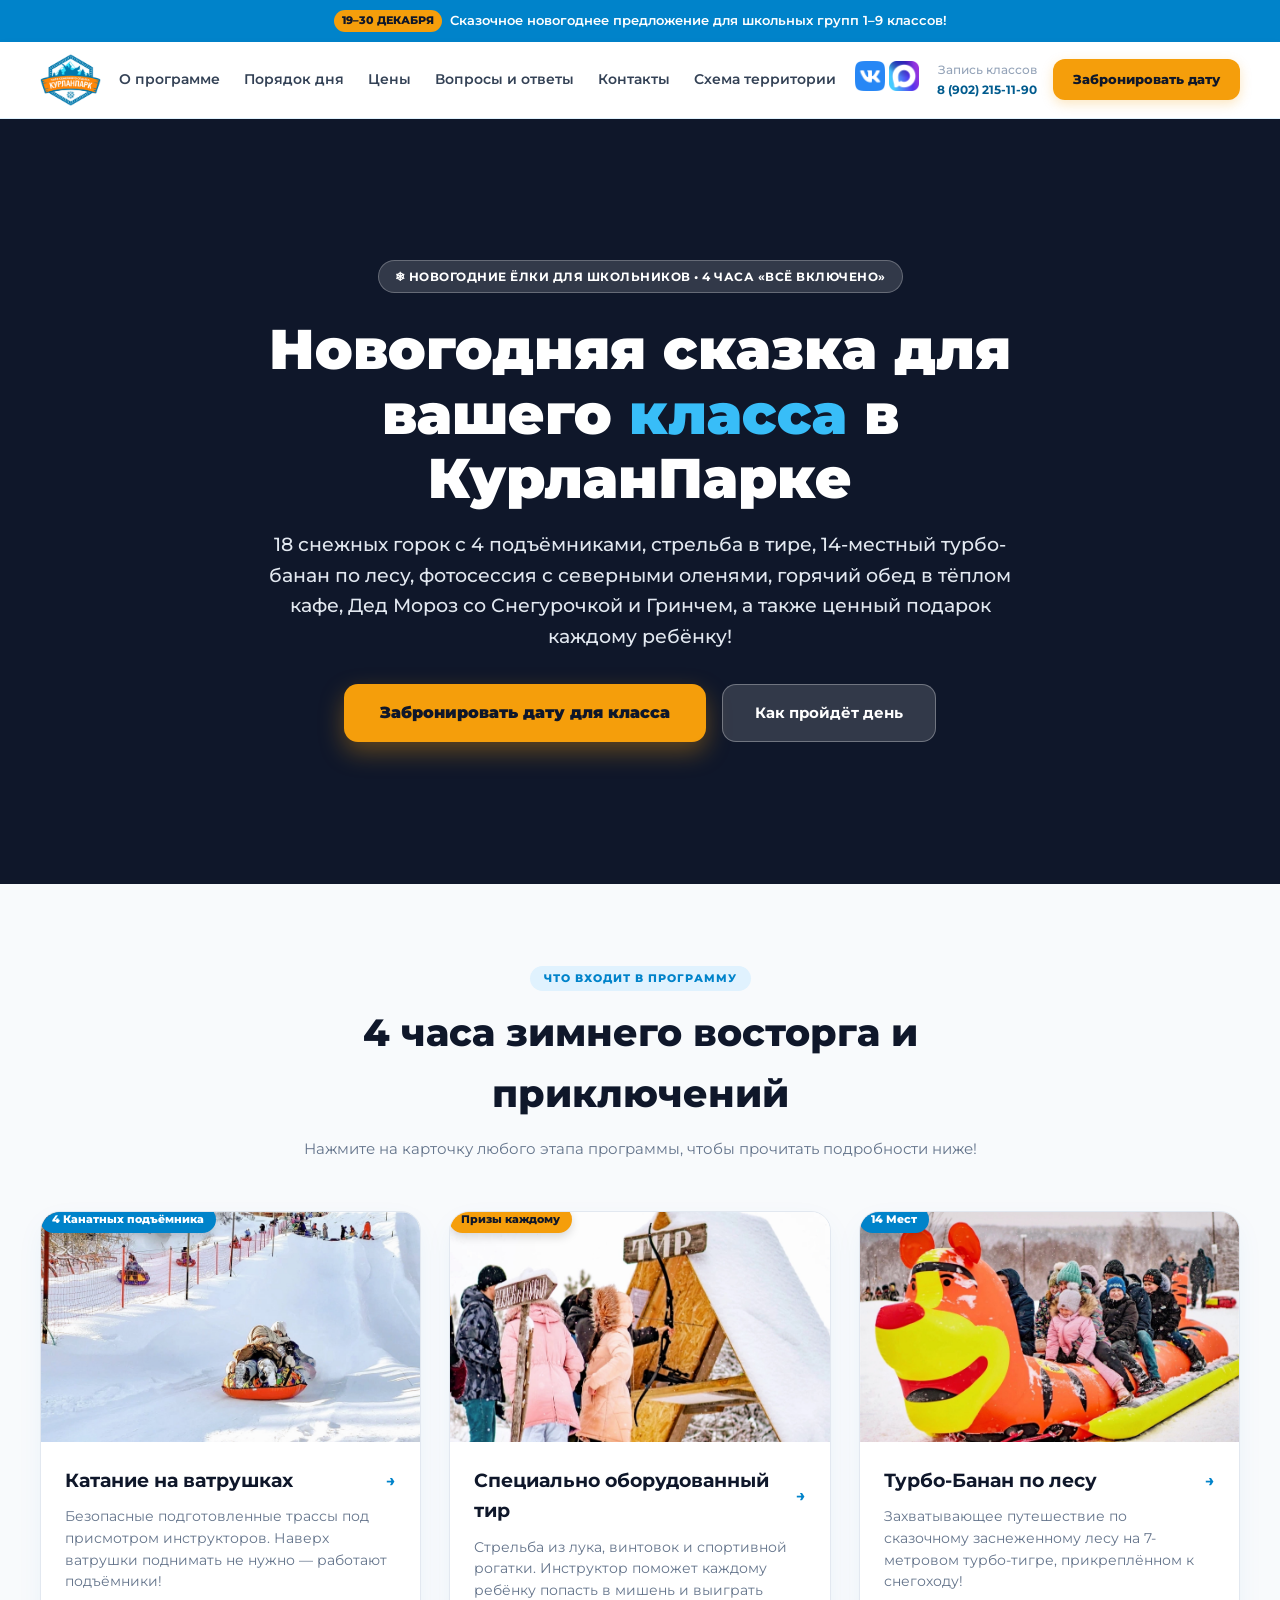
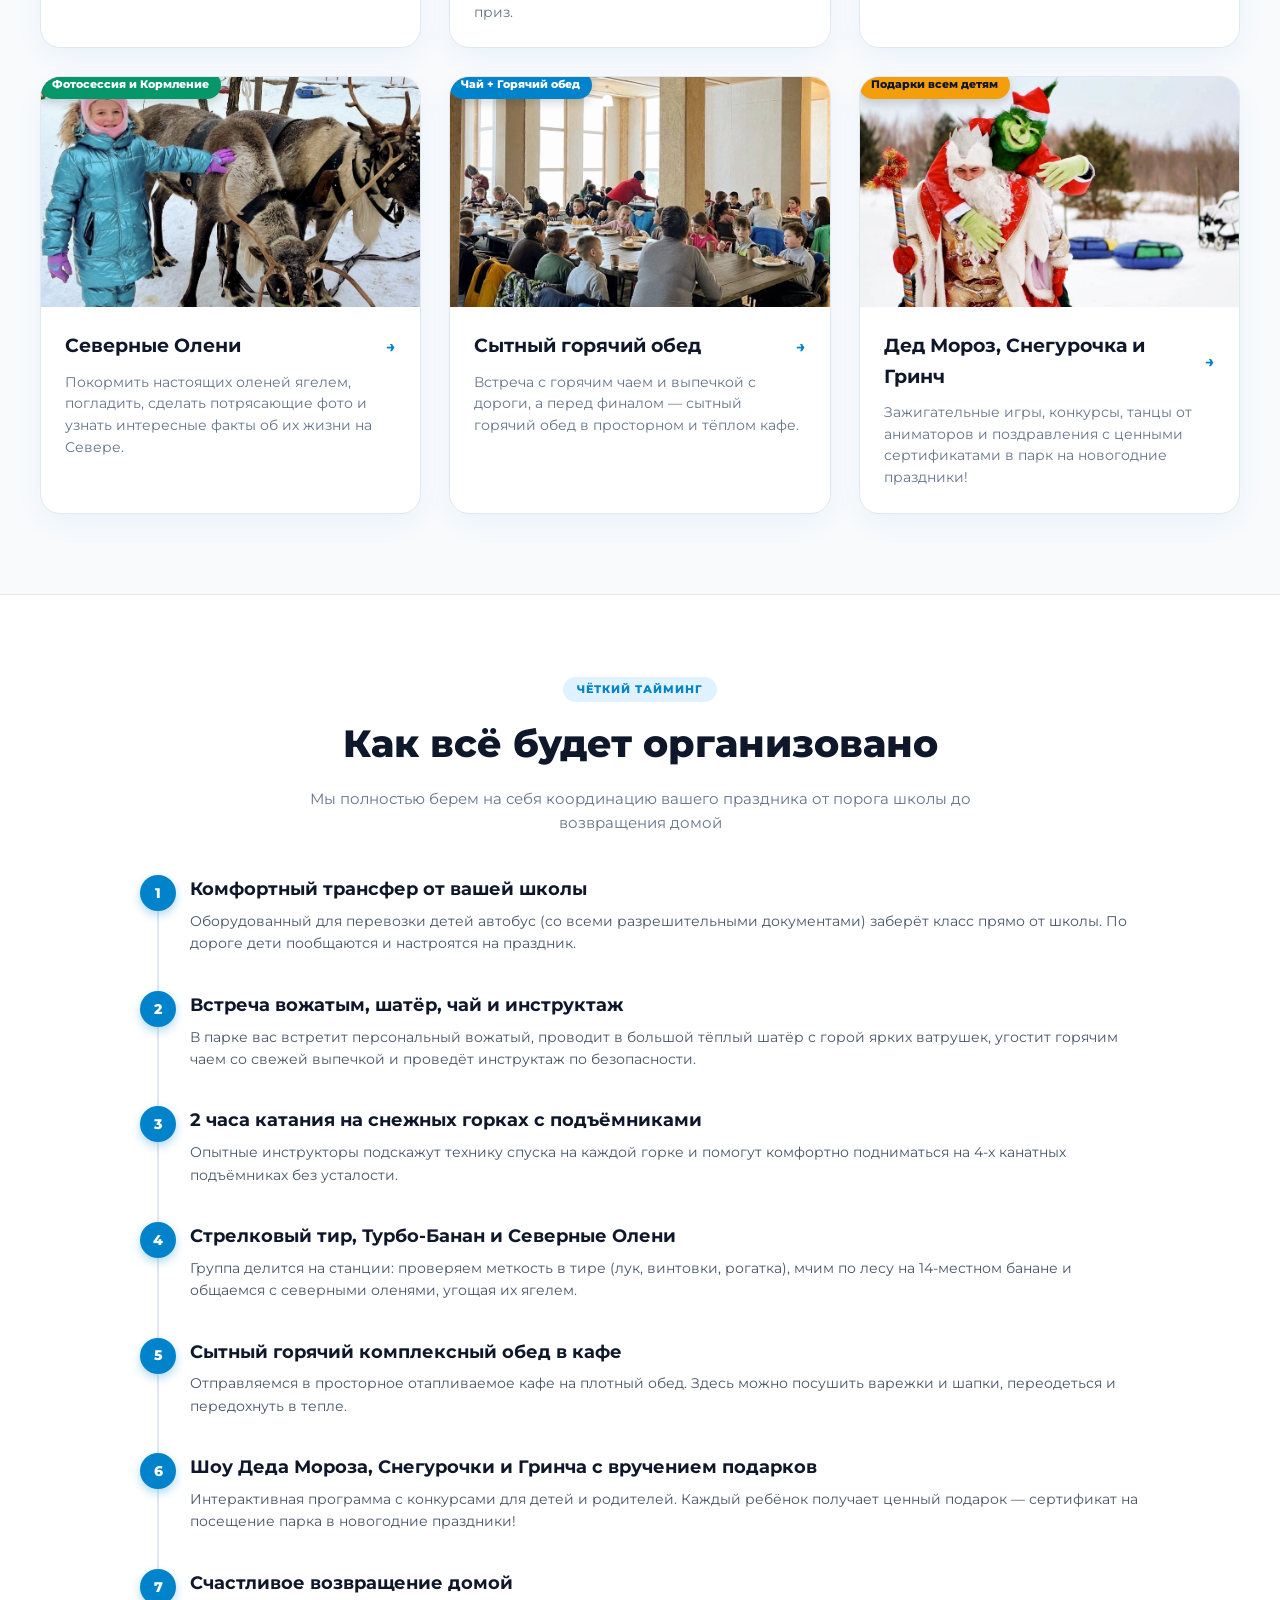
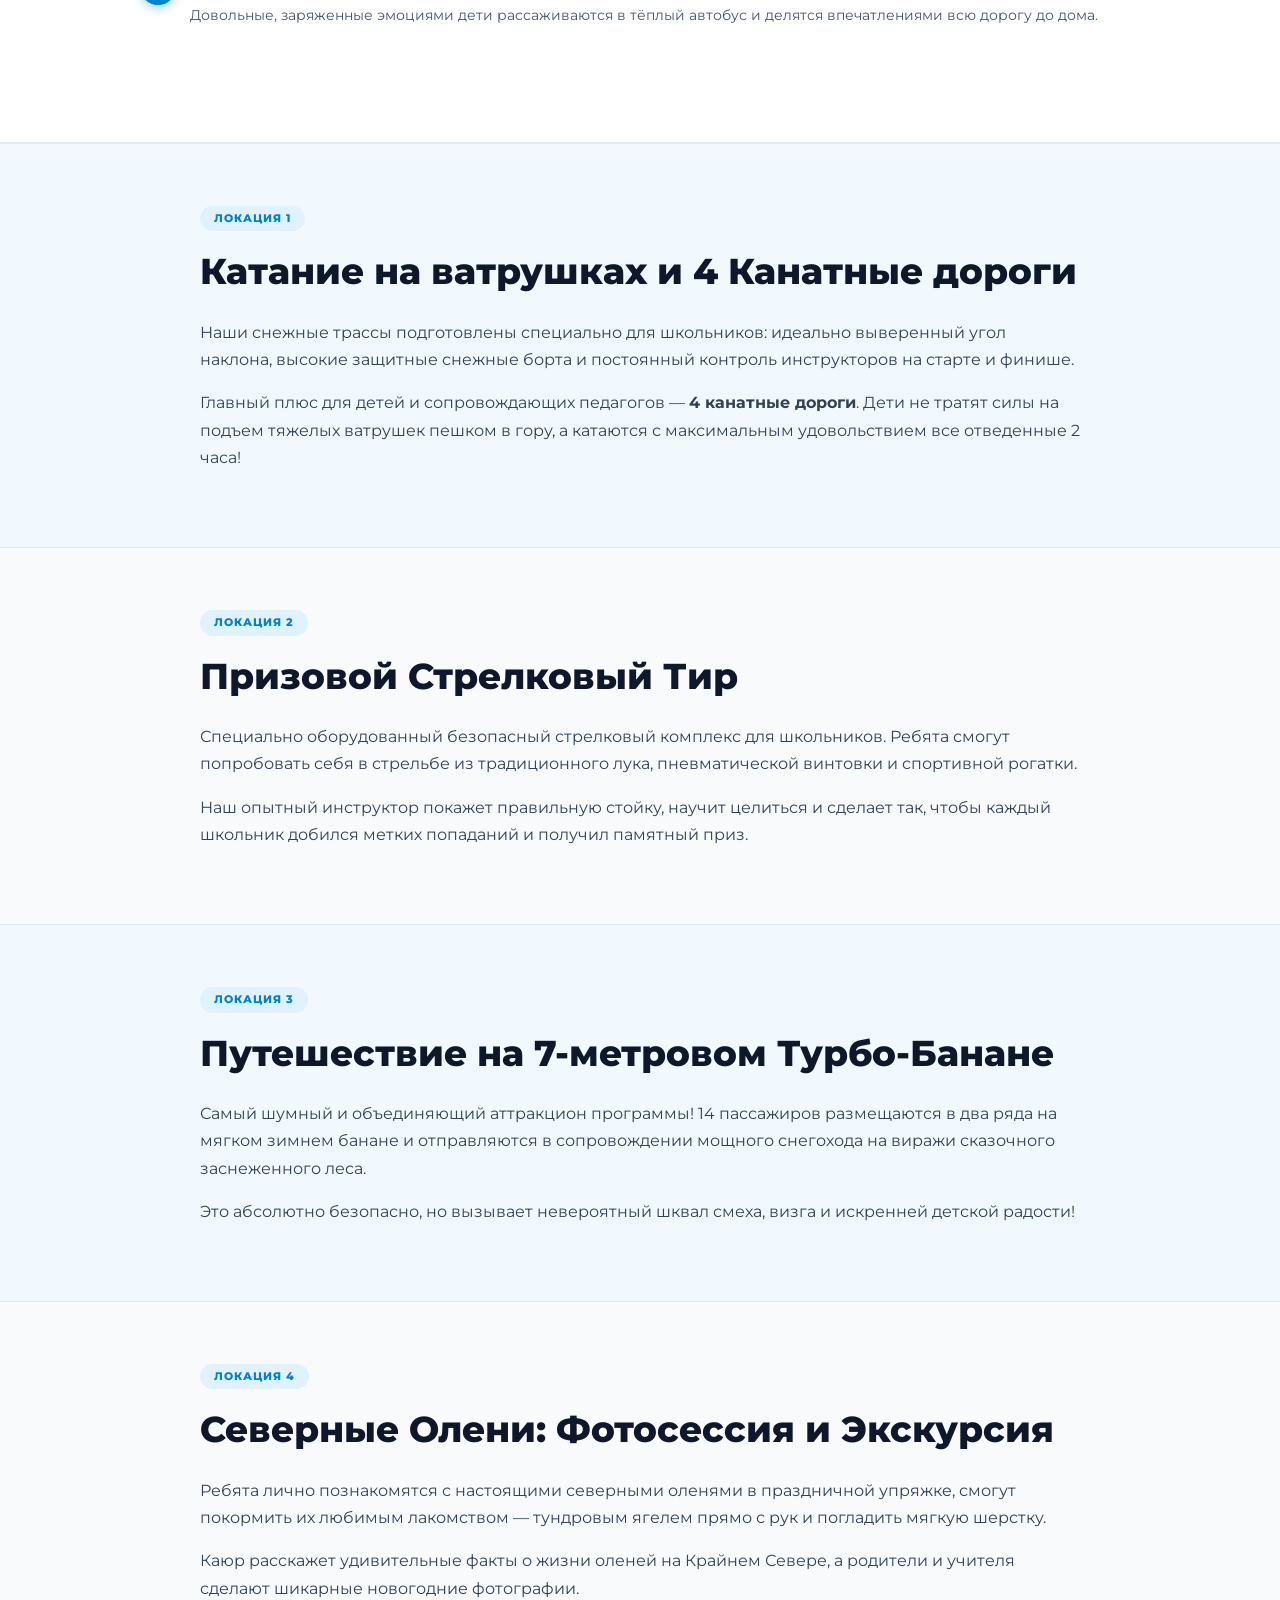
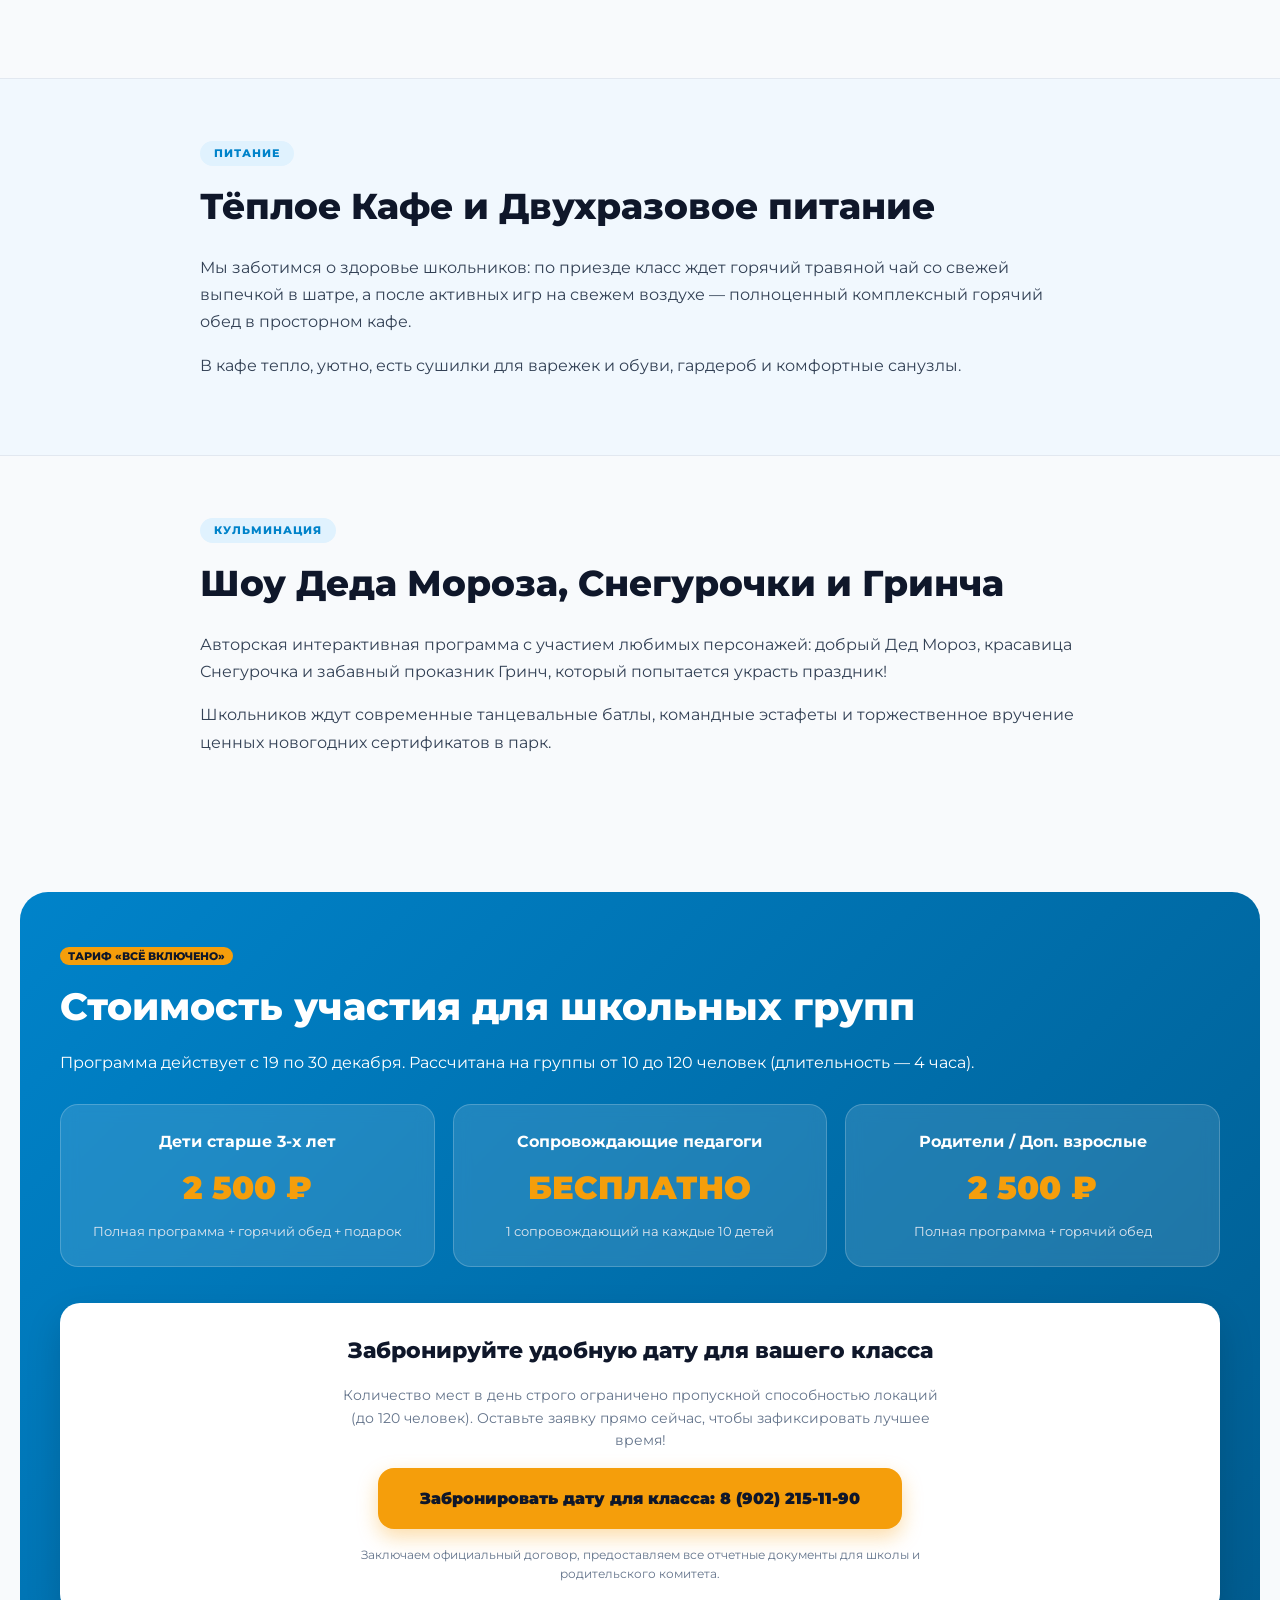
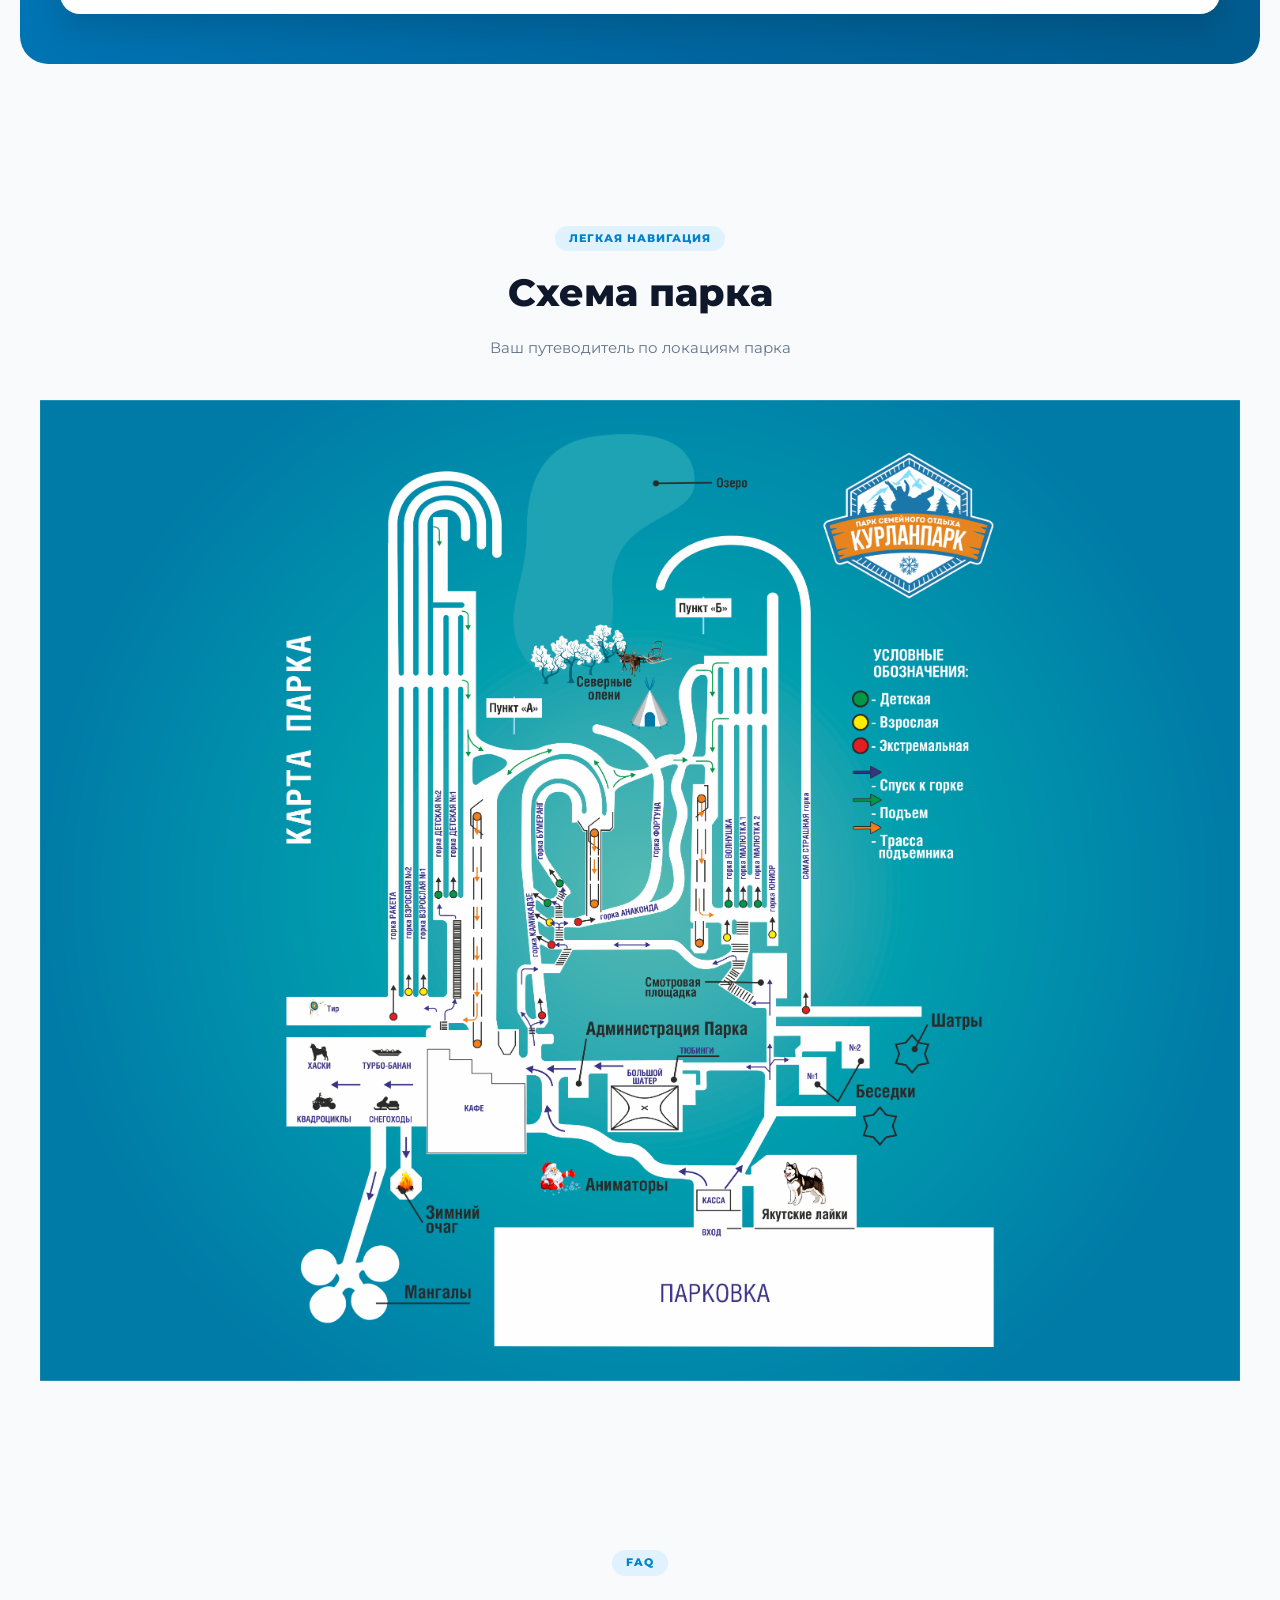
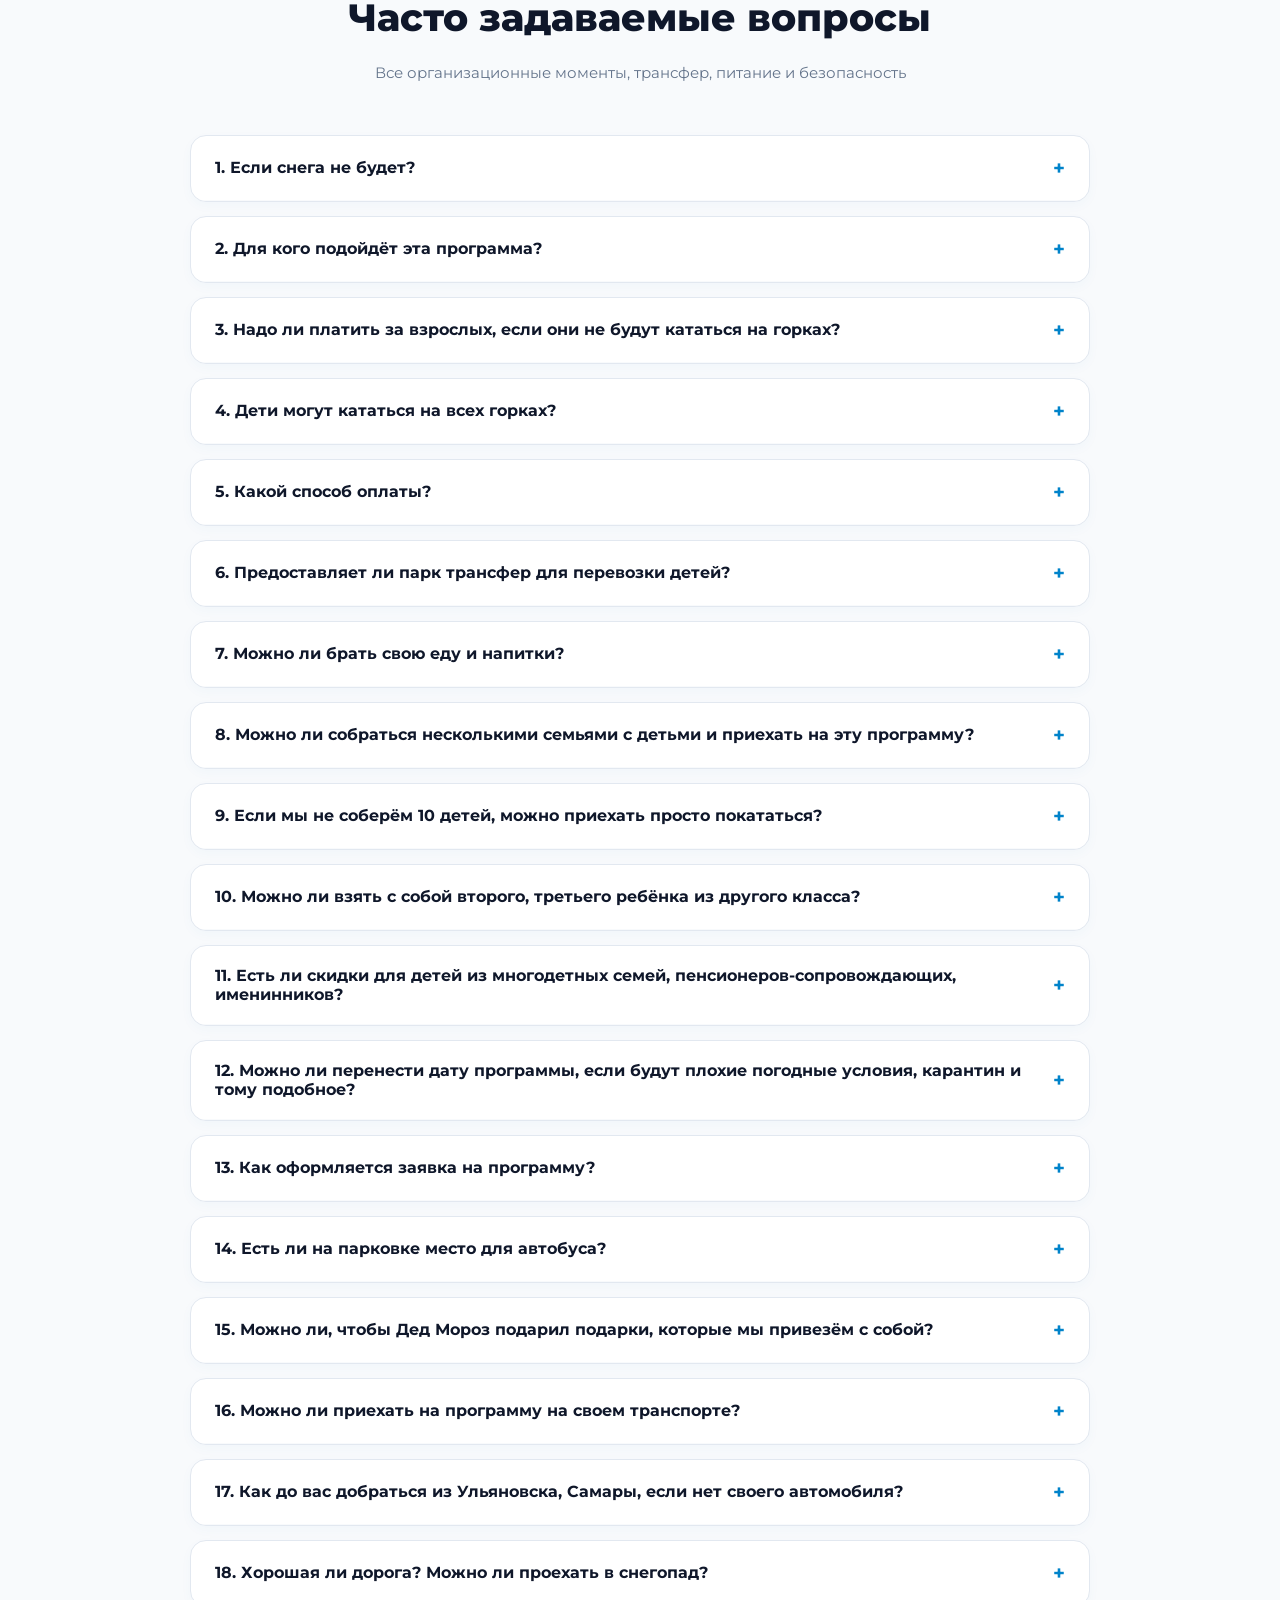
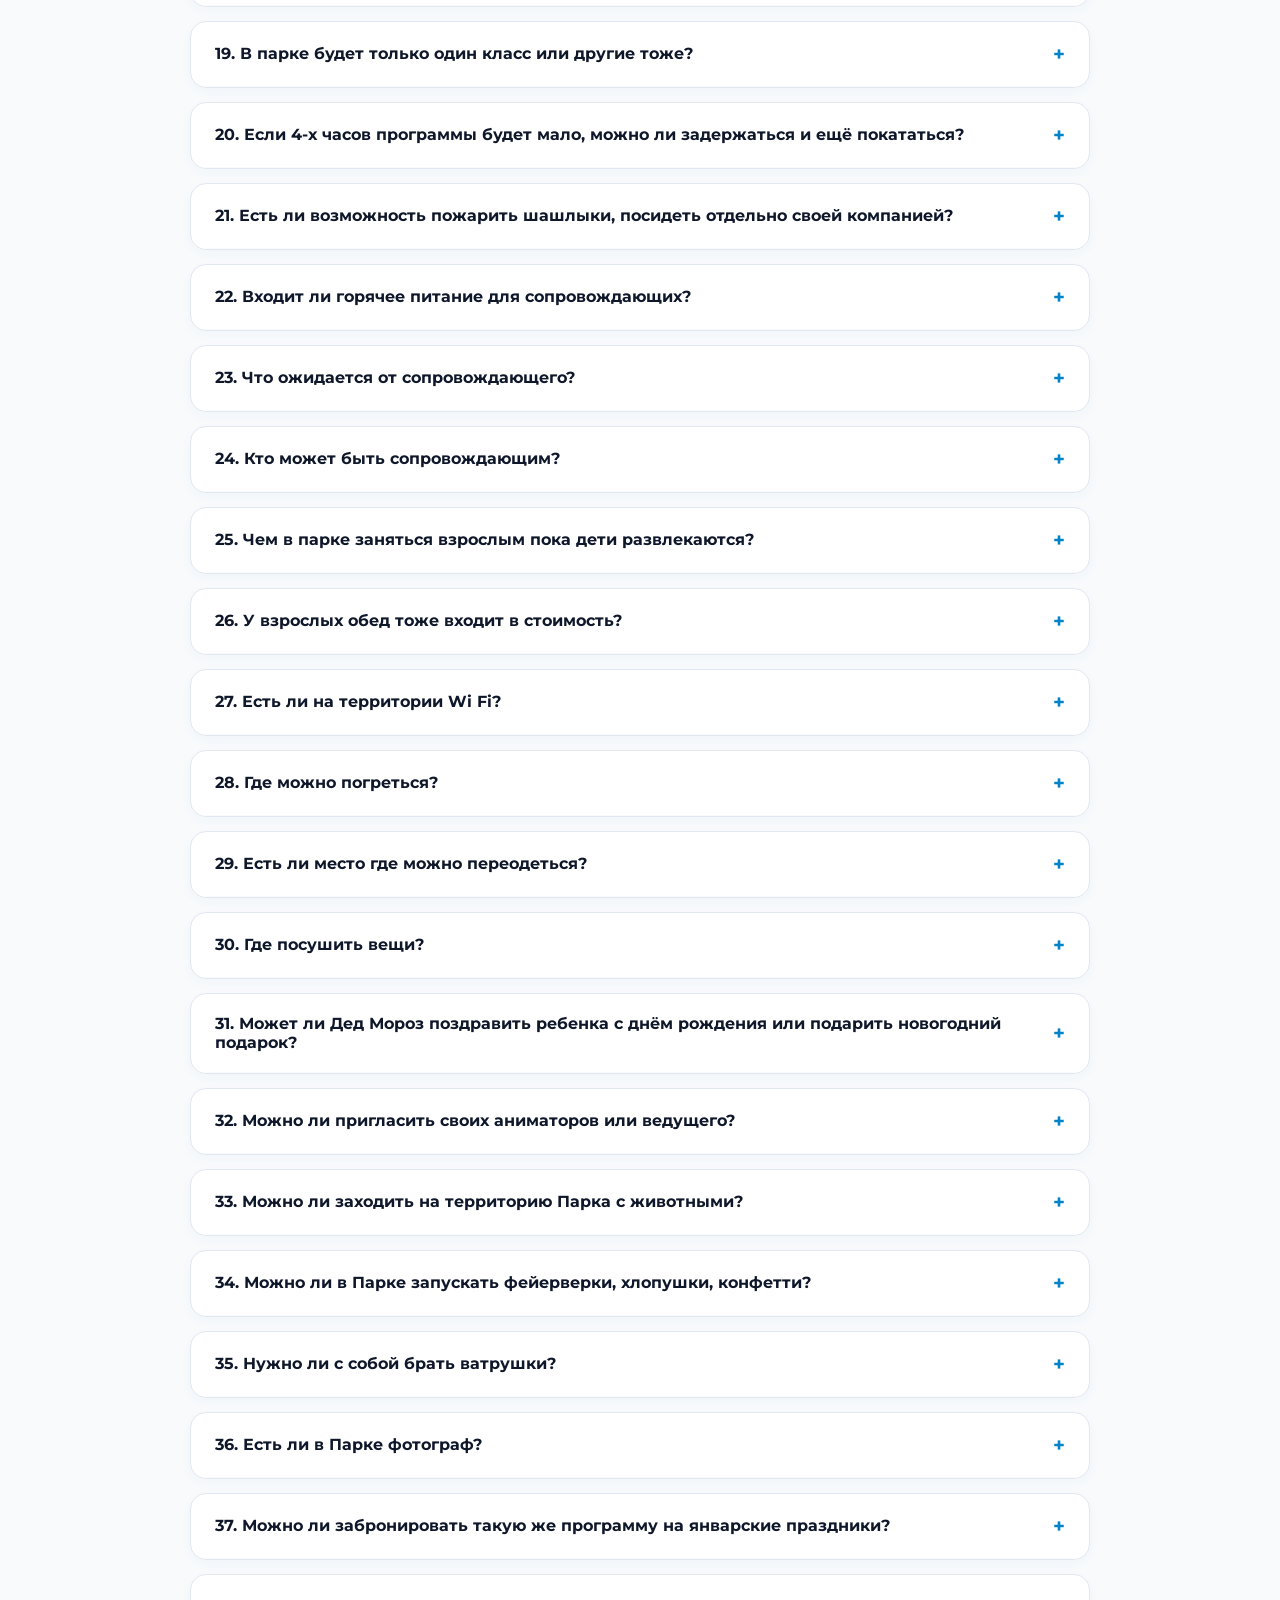
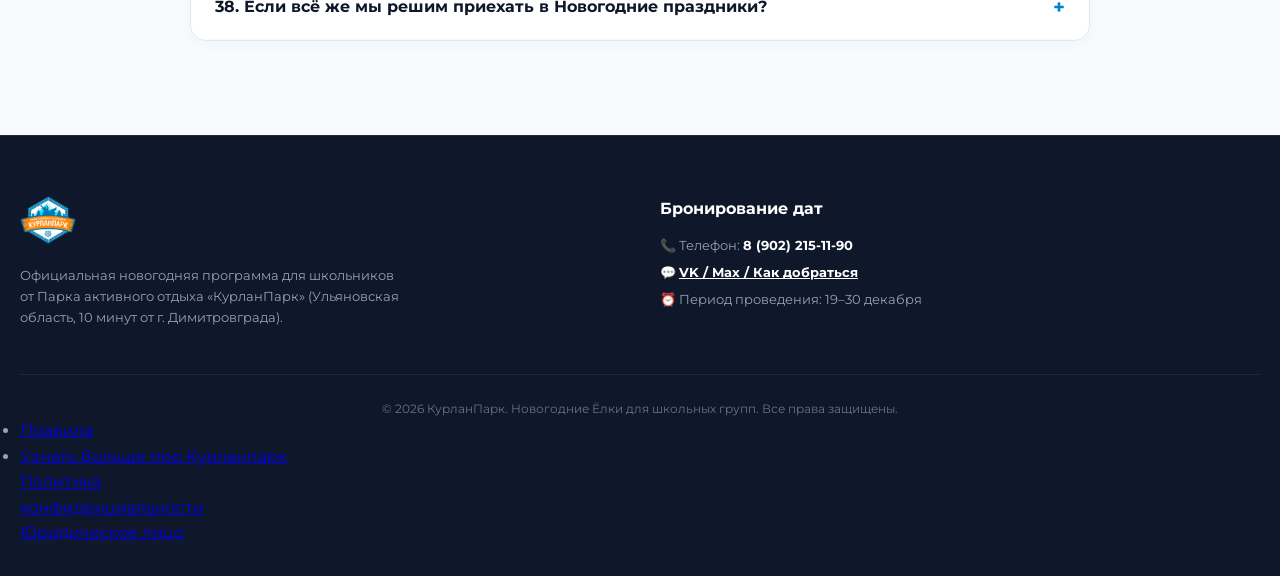
==== commit 75b5ddf8: "commit" ====
--- a/index.html
+++ b/index.html
@@ -49,7 +49,7 @@
     <header>
         <div class="header-container">
             <a href="#">
-                <img src="https://lh3.googleusercontent.com/d/149MpcRfNDOLe98OkQXQpU9_DfYlLSalm" alt="КурланПарк Логотип" class="logo-img">
+                <img src="img/kurlan.png" alt="КурланПарк Логотип" class="logo-img">
             </a>
             <nav>
                 <a href="#program">О программе</a>
@@ -68,7 +68,7 @@
                     <div class="sub">Запись классов</div>
                     <div class="main">8 (902) 215-11-90</div>
                 </div>
-                <a href="#pricing" class="btn-header">Забронировать дату</a>
+                <a href="tel:+79022151190" class="btn-header">Забронировать дату</a>
             </div>
         </div>
     </header>
@@ -565,6 +565,20 @@
         <div class="footer-bottom">
             © 2026 КурланПарк. Новогодние Ёлки для школьных групп. Все права защищены.
         </div>
+        <div class="footer__menu">
+				<ul class="footer__list">
+					<li class="footer__list-item"><a class="footer__list-link" href="rules/newrules.pdf" target="_blank">Правила</a></li>
+					<li class="footer__list-item"><a href="https://kurlanpark.ru">Узнать больше про Курланпарк</a></li>
+                    <a class="privacy__link footer__list-link" href="rules/privacy.html" target="_blank">Политика<br> конфиденциальности</a>
+				</ul>
+			</div>
+			<div class="footer__center">
+				<div class="footer__grid-center">
+					<div class="footer__contacts" id="obr">
+						<a class="footer__contacts-email" href="rules/legal.pdf" target="_blank">Юридическое лицо</a>
+					</div>
+				</div>
+			</div>
     </footer>
     <!-- Accordion Script -->
     <script>
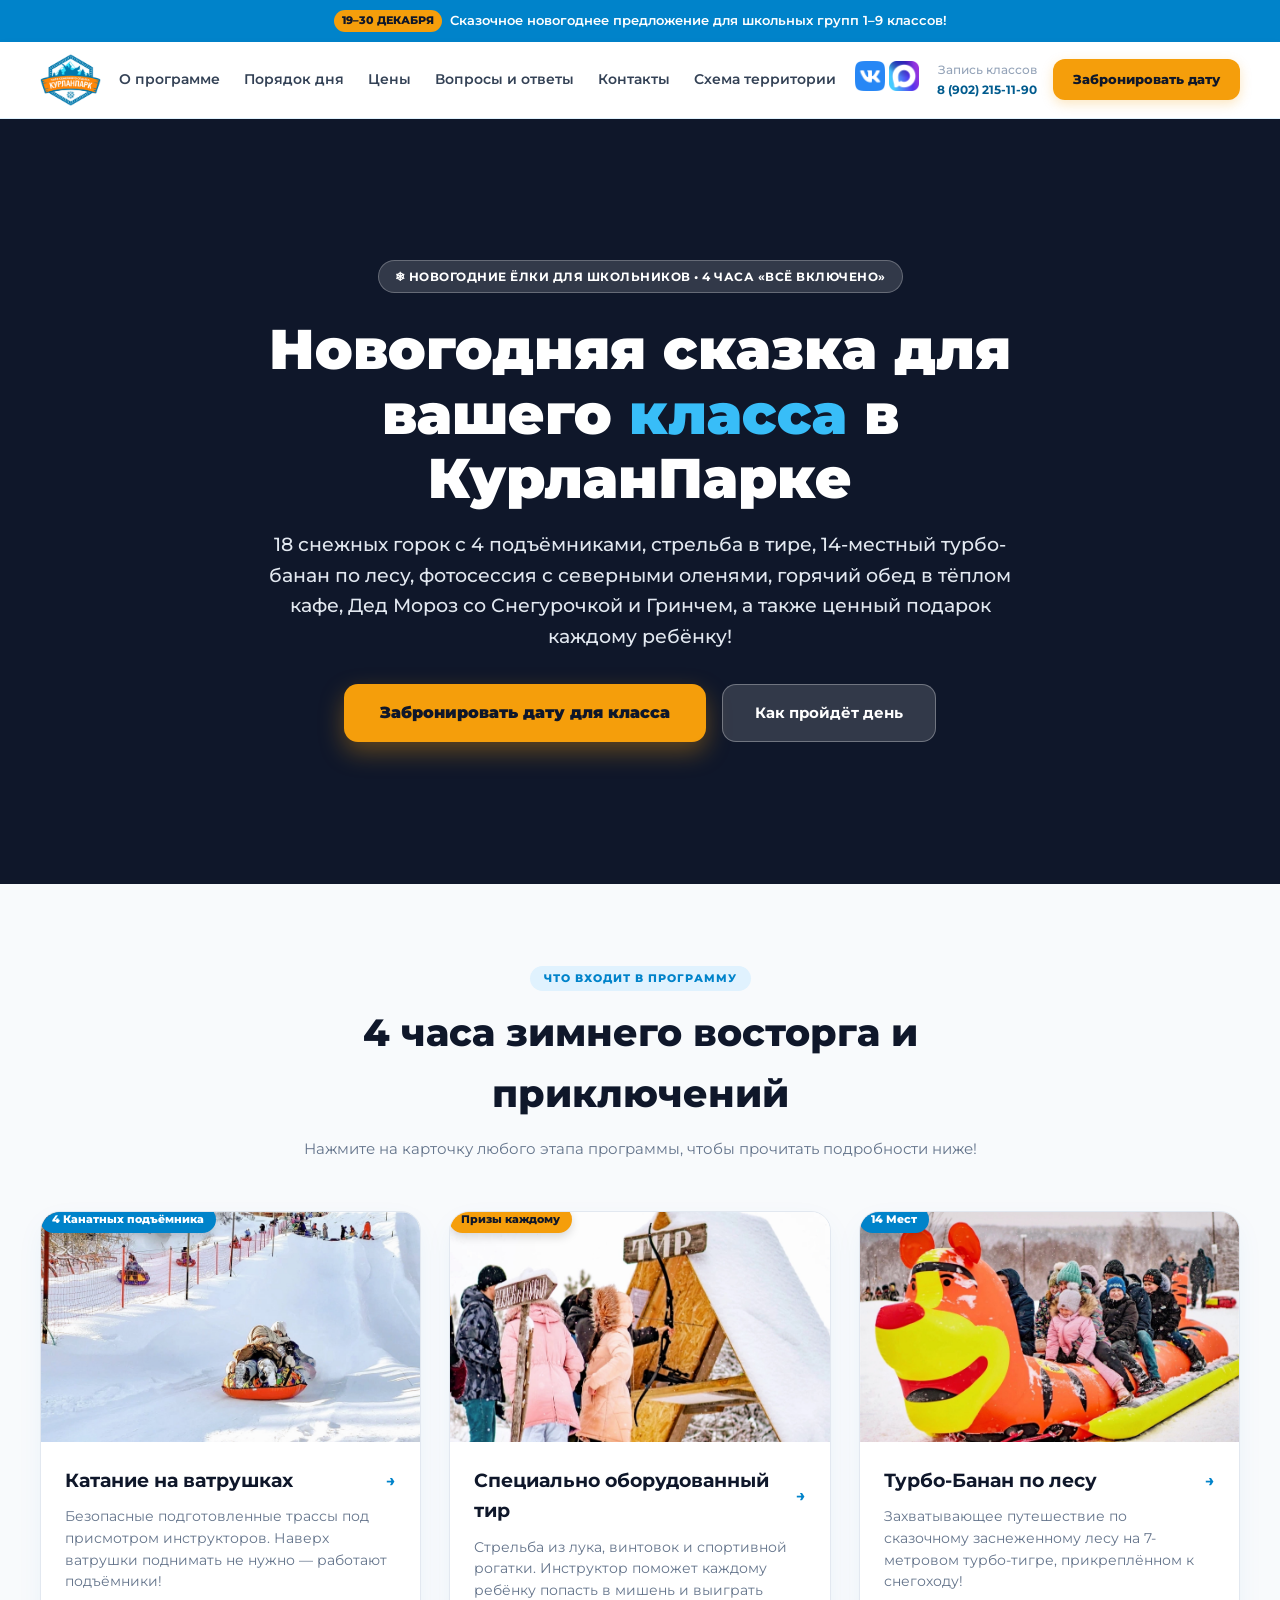
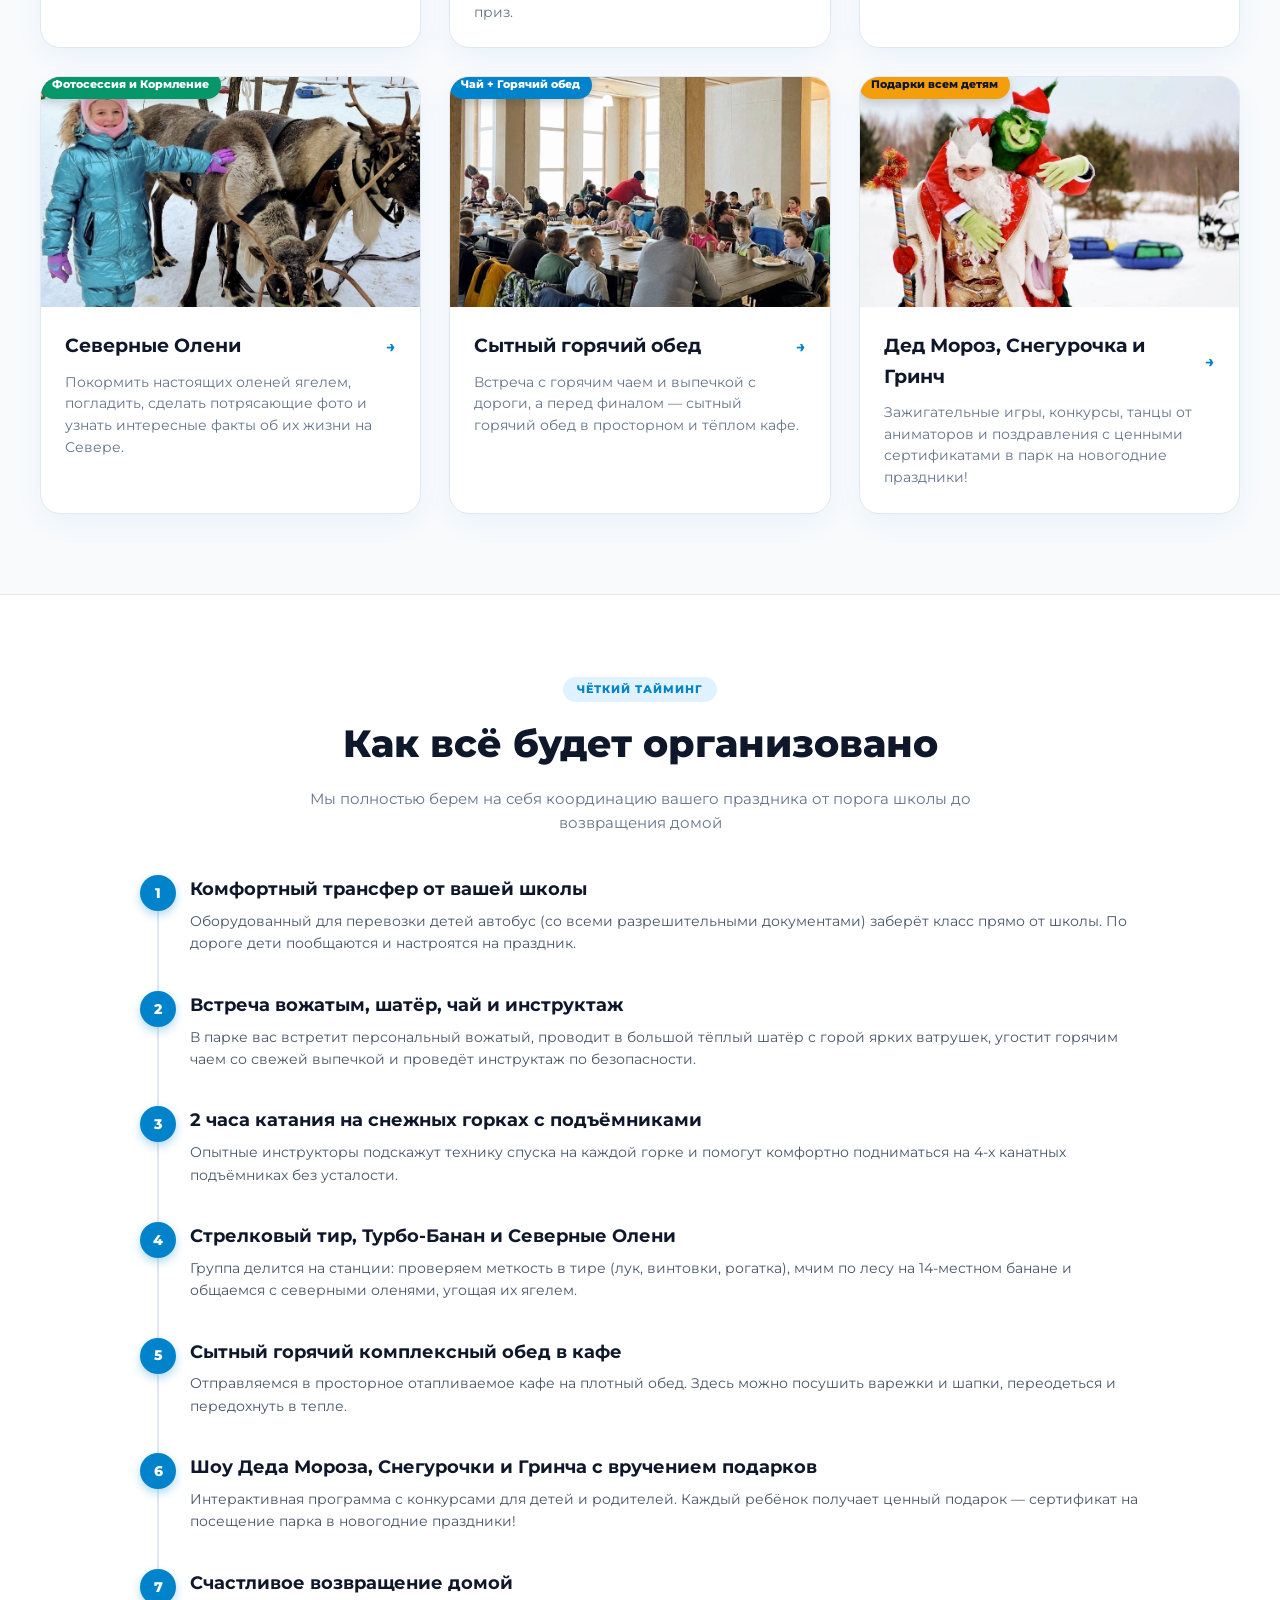
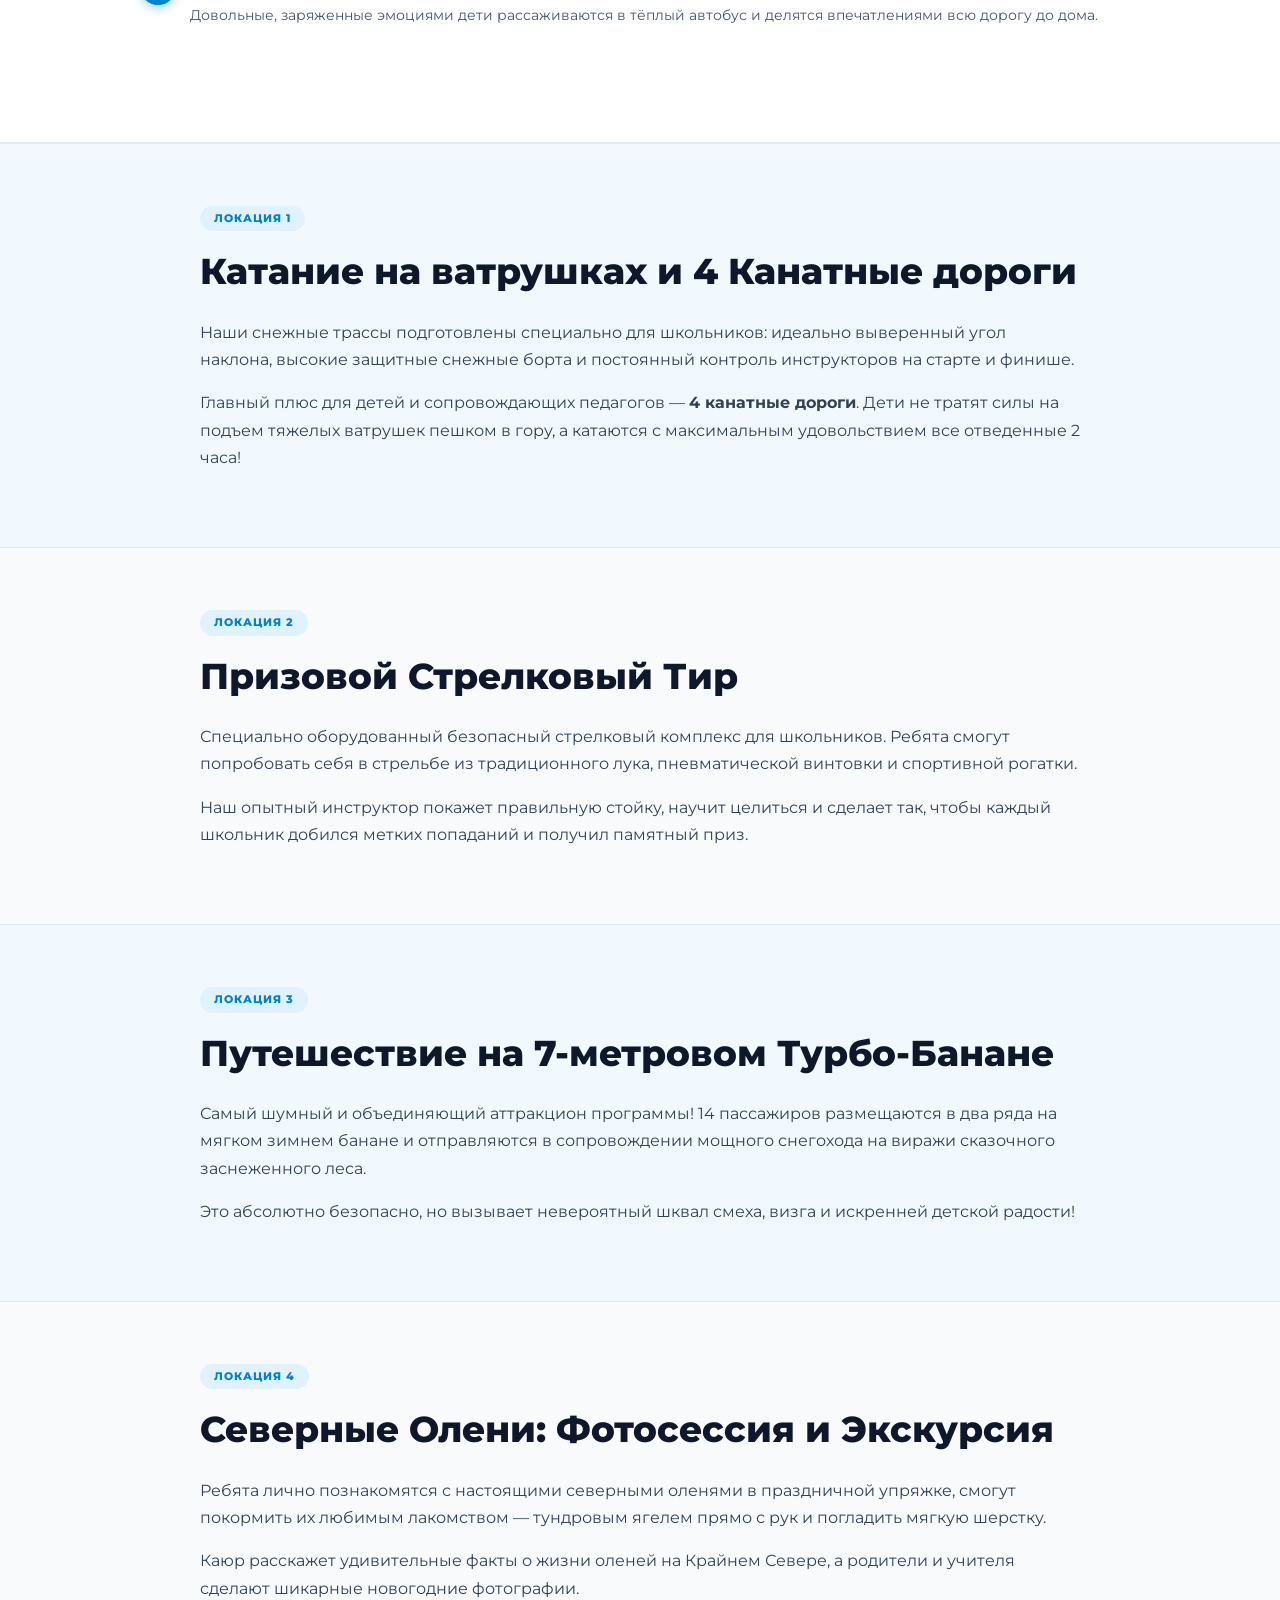
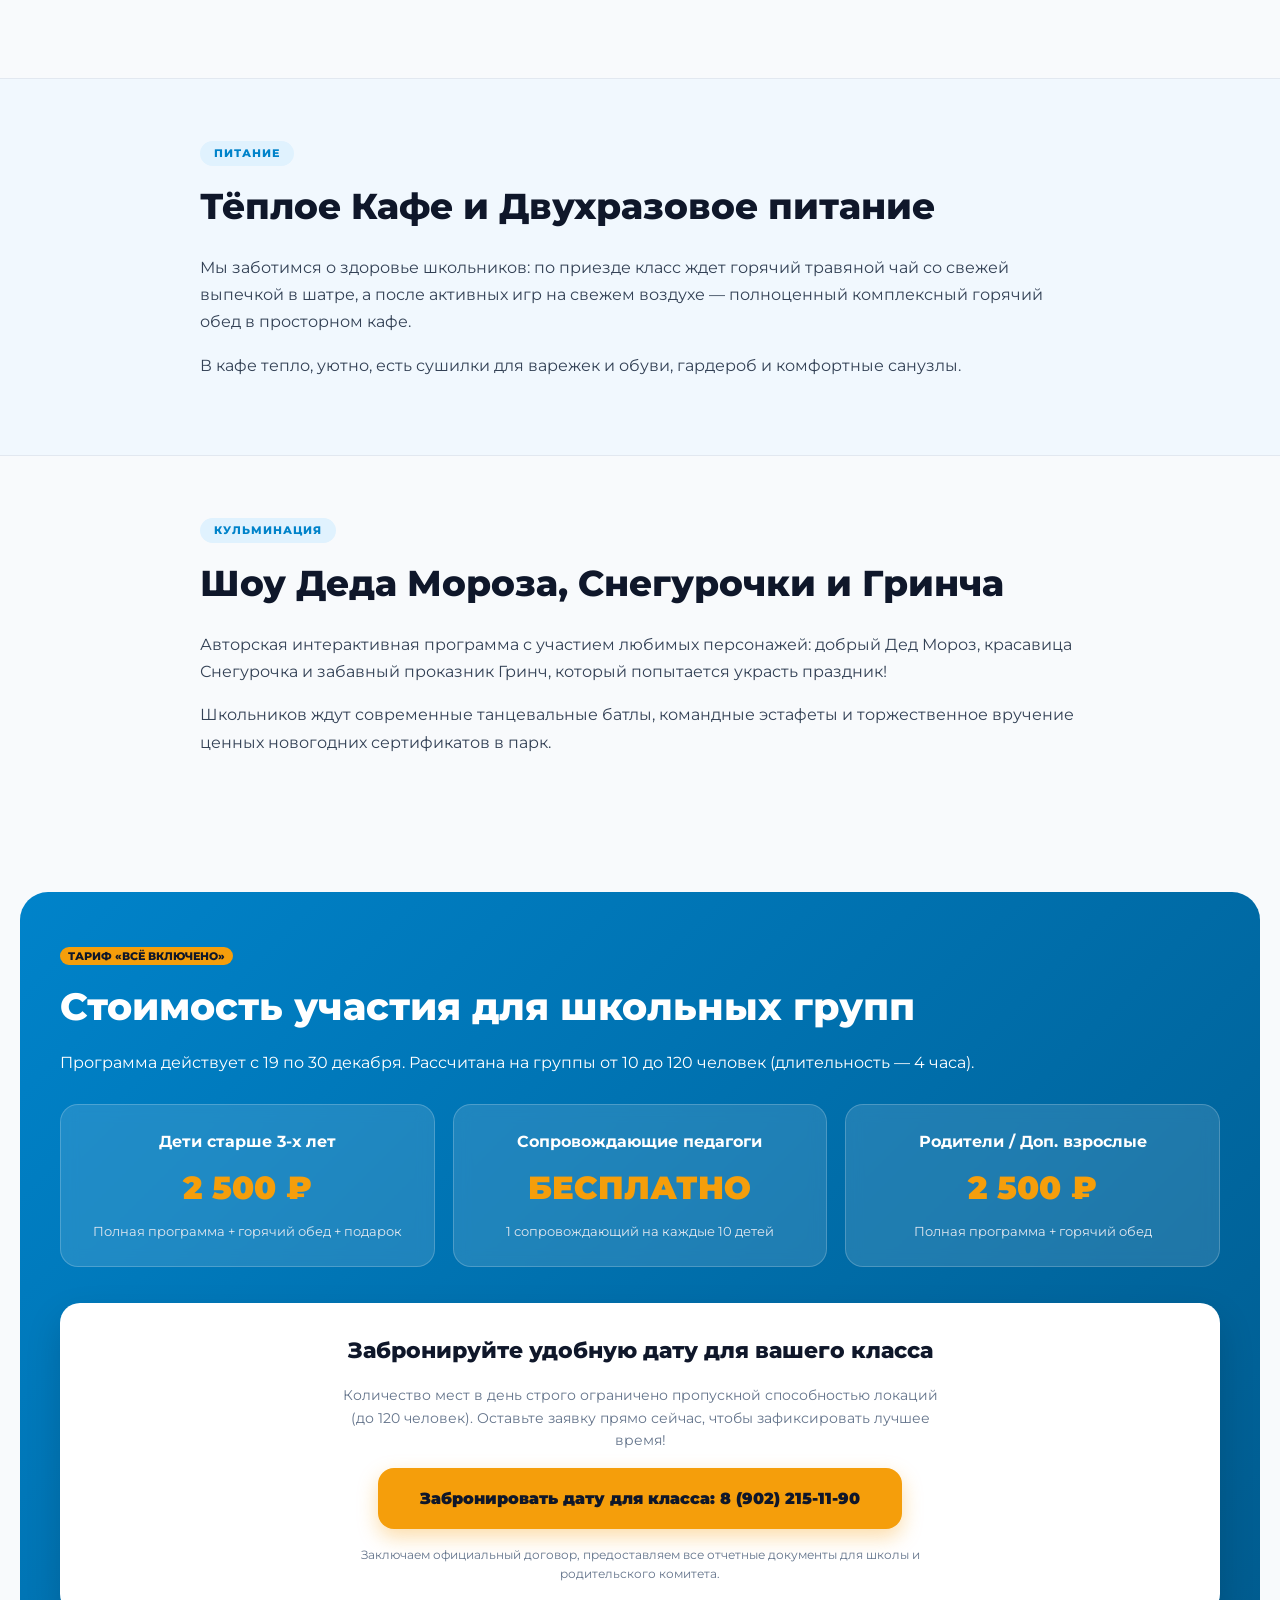
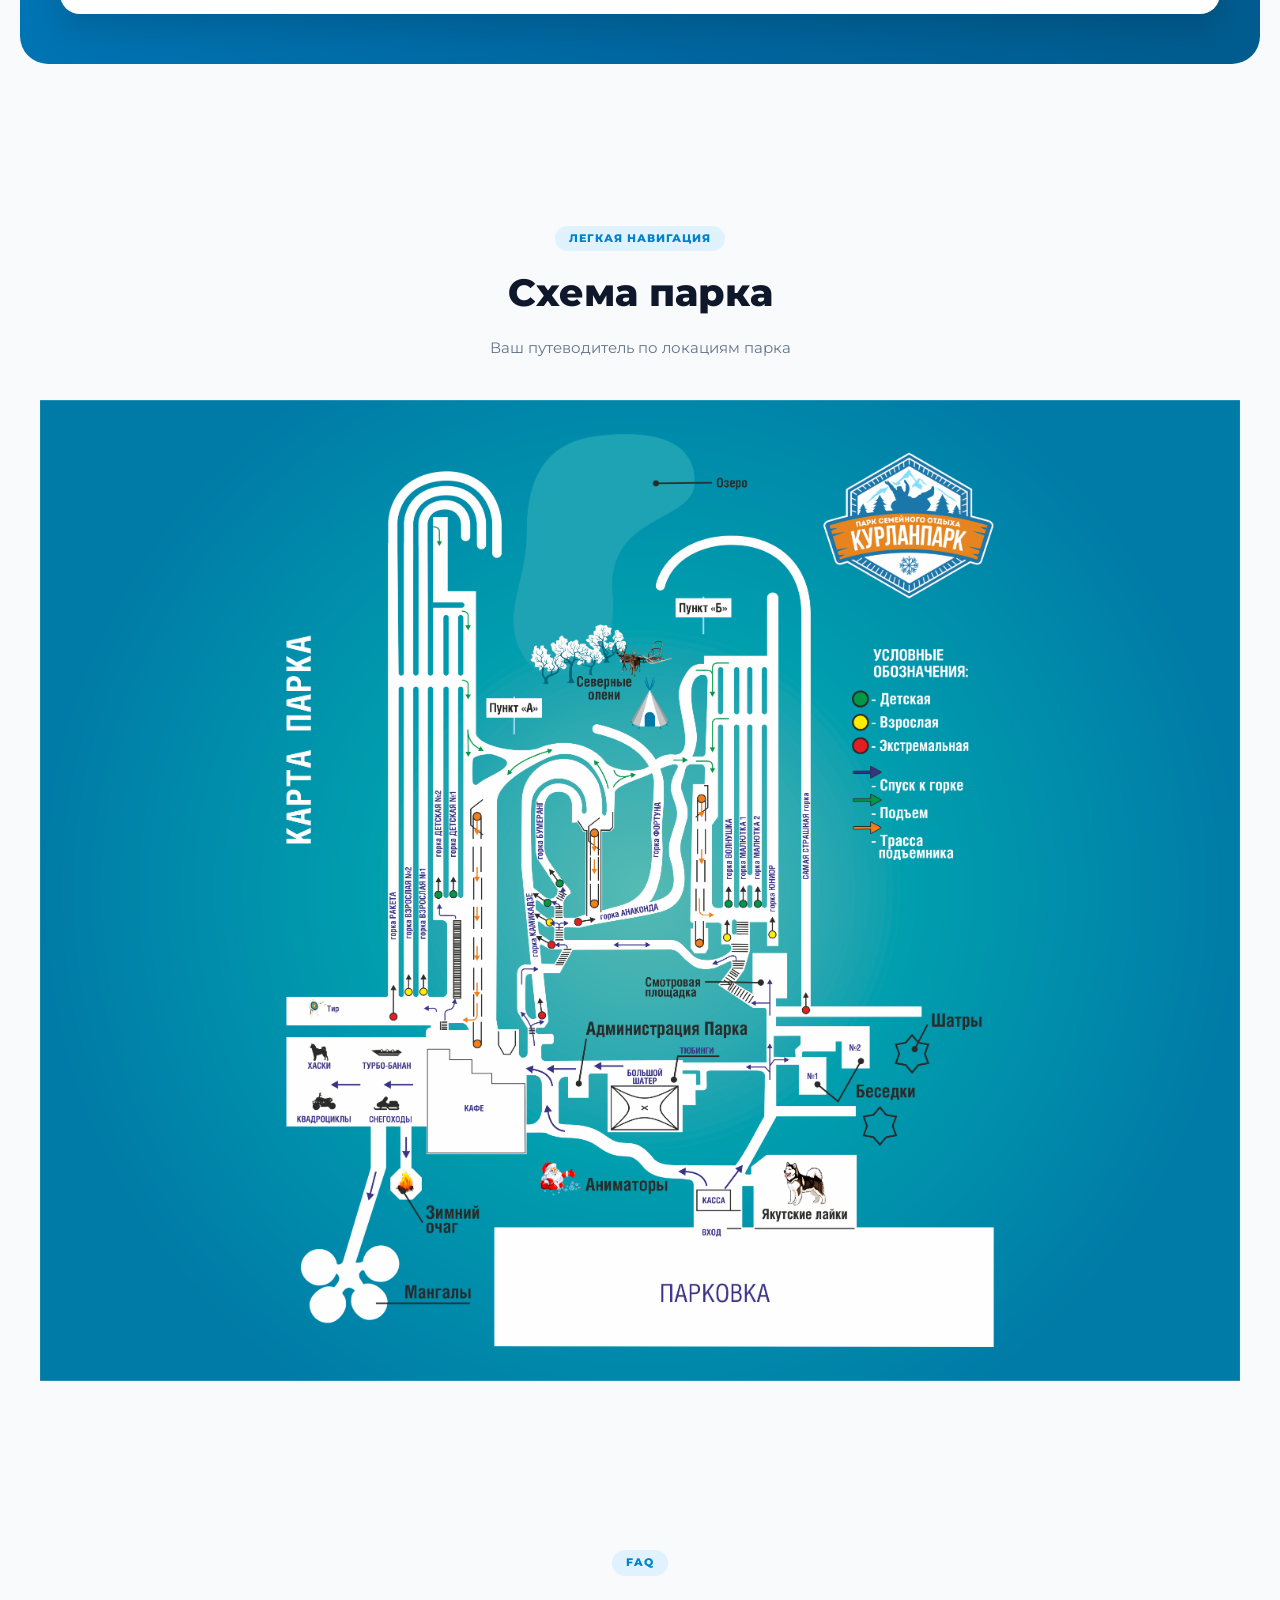
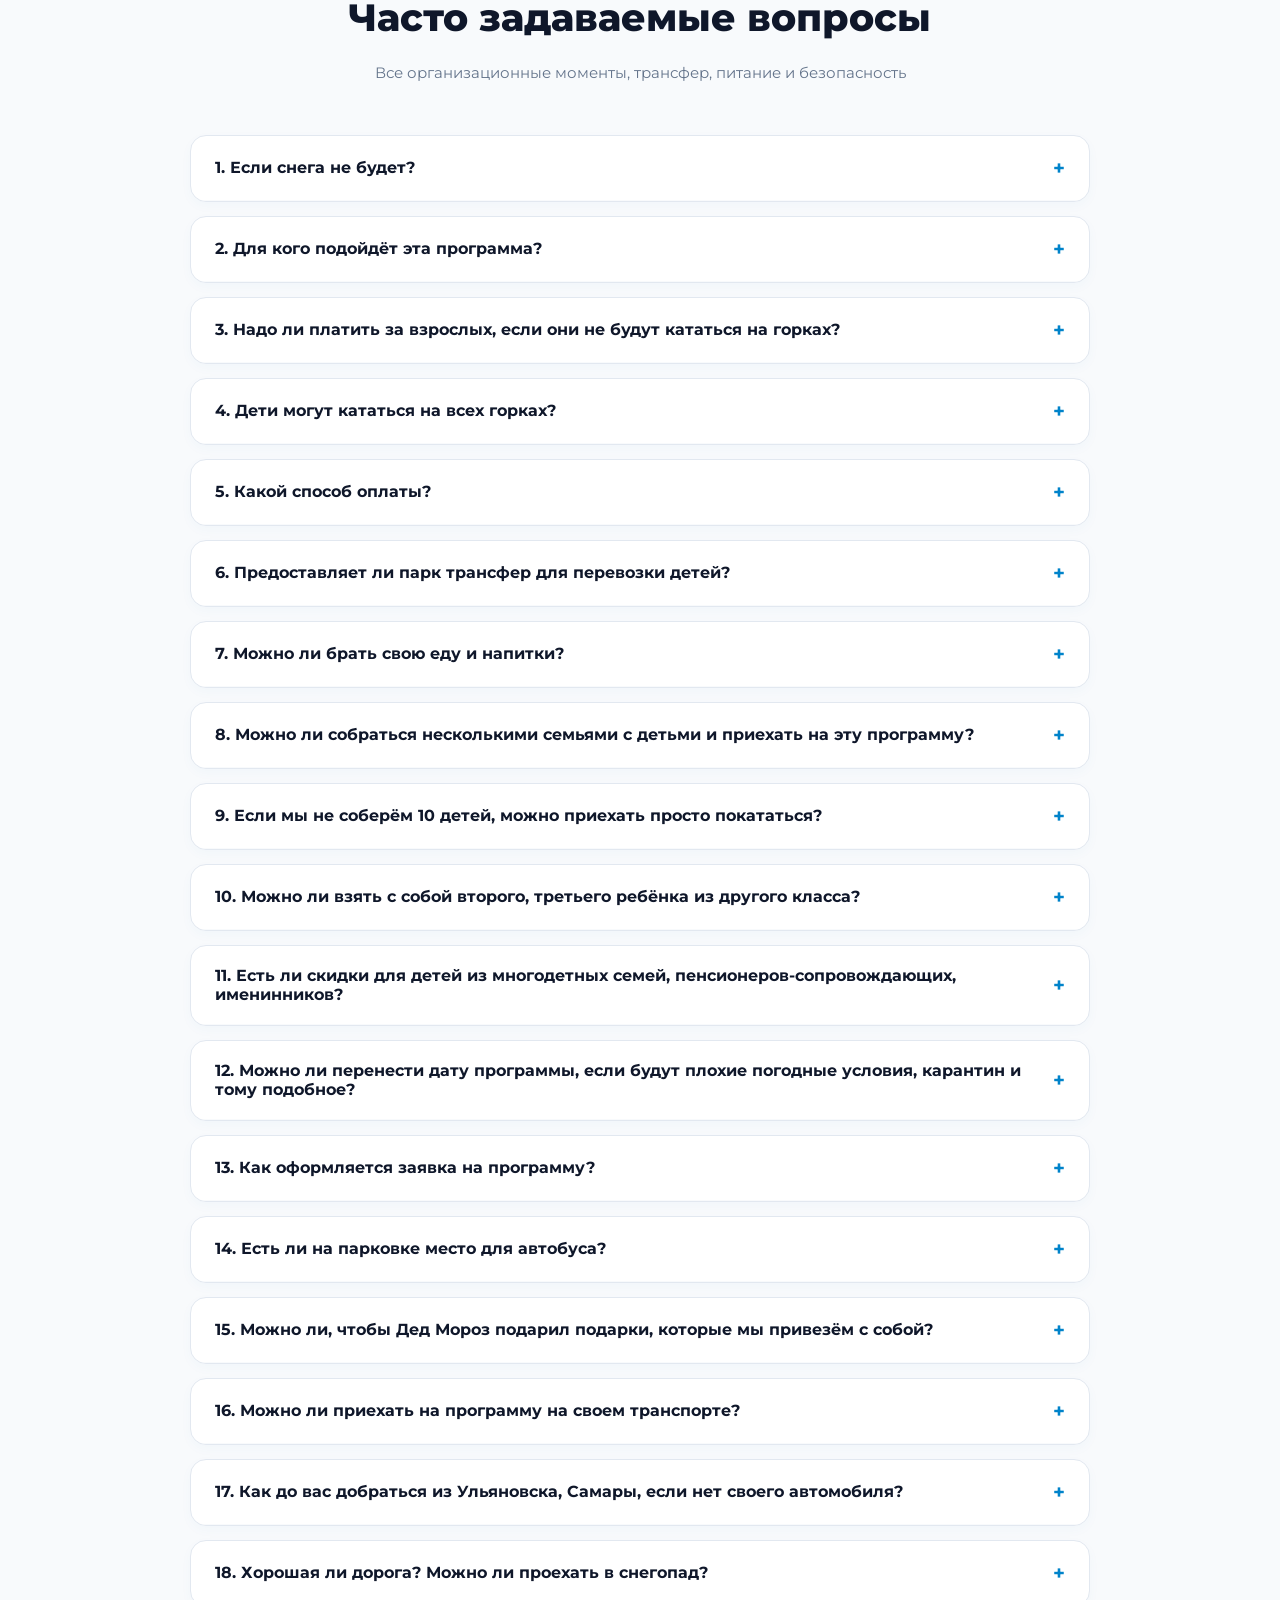
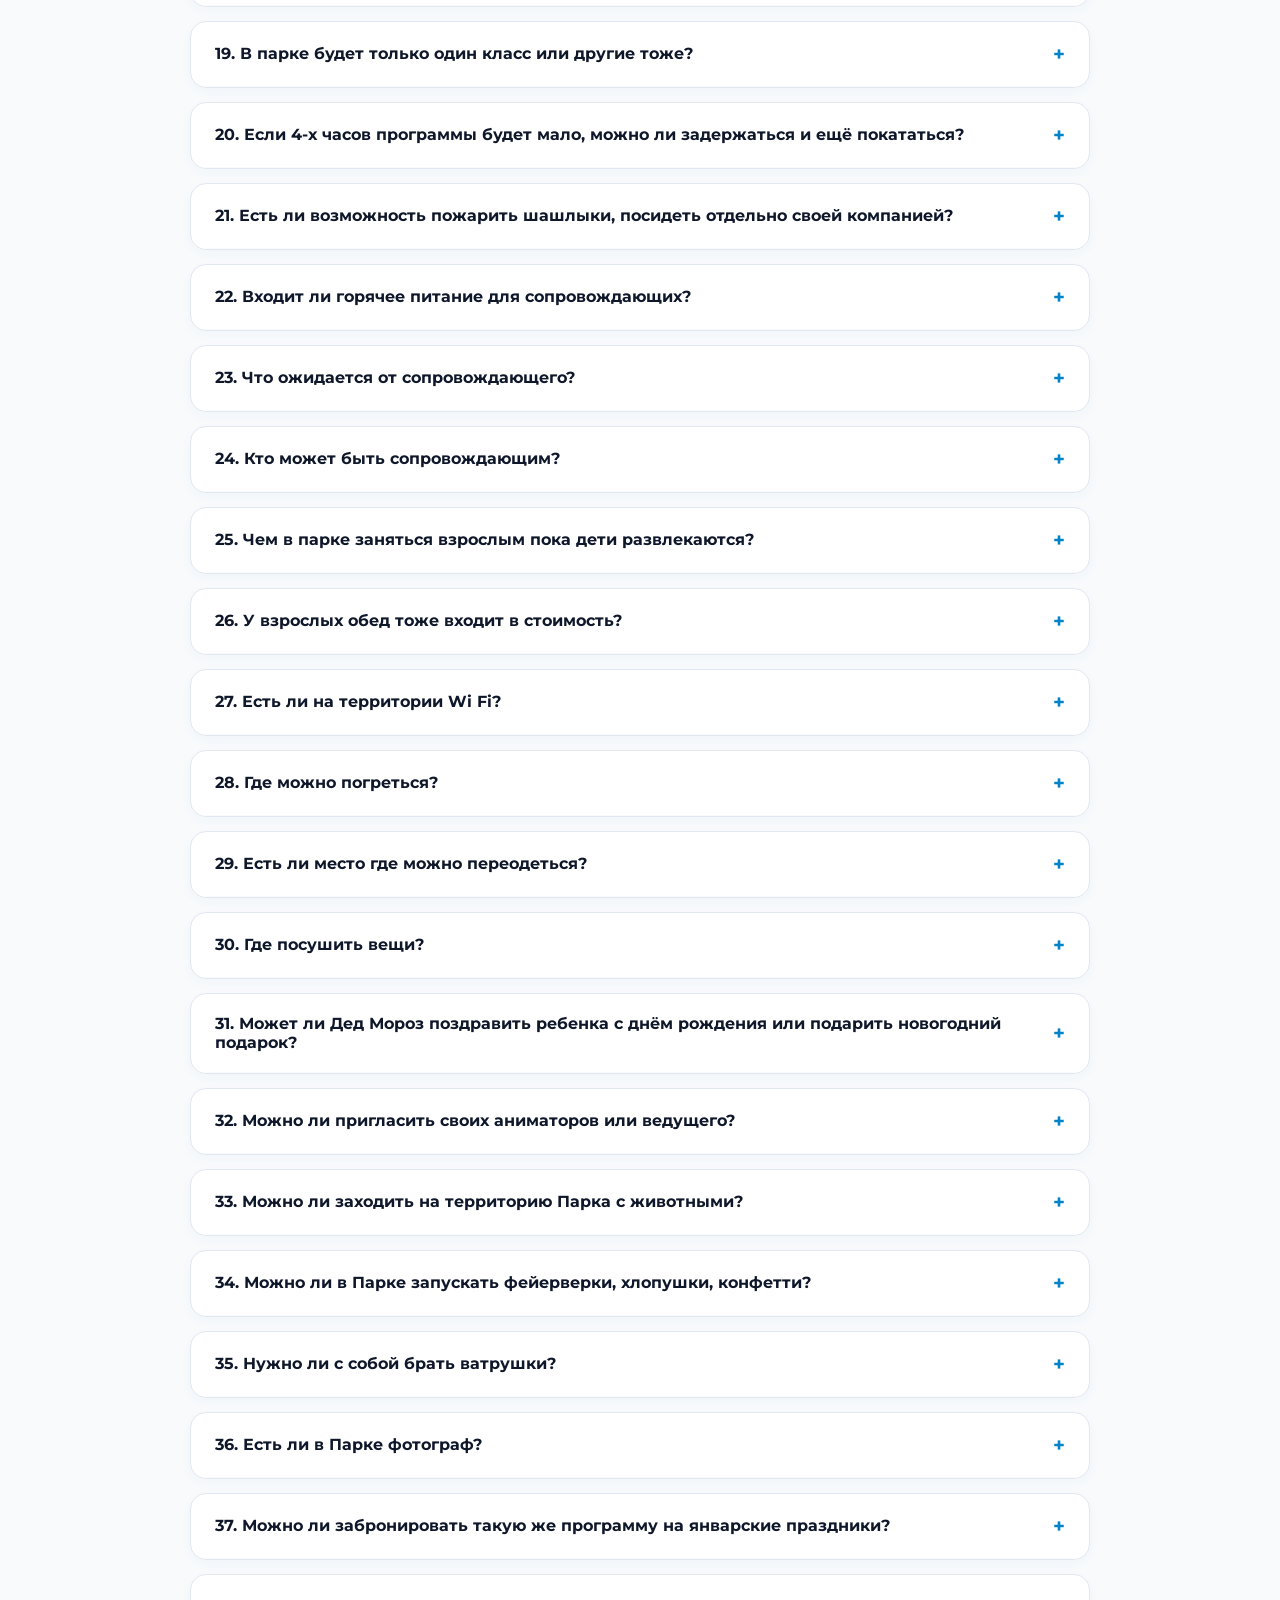
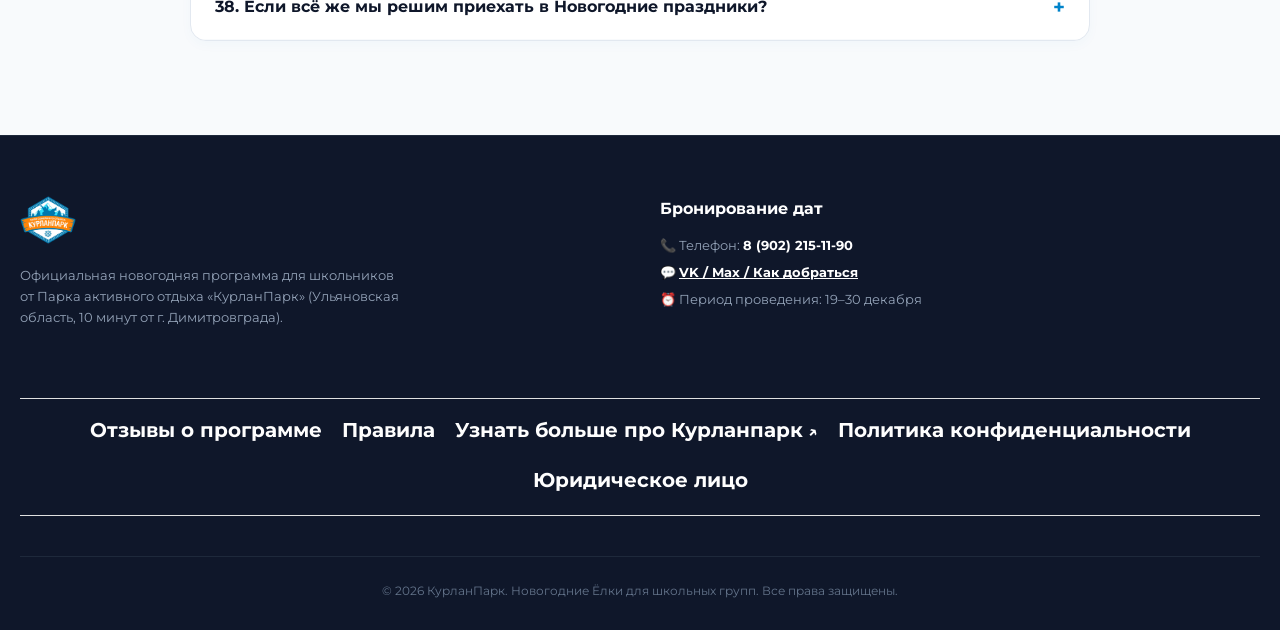
==== commit bbdbb29d: "commit@" ====
--- a/index.html
+++ b/index.html
@@ -556,29 +556,21 @@
                 <p>💬 <a href="https://vk.ru/kurlanpark">VK / </a> <a href="https://max.ru/u/f9LHodD0cOKRptvxc7l4sVA-uCkMzwAs51ICsz29DarOvbH1M97HZJHK6Vc">Max /</a><a href="https://yandex.ru/maps/?ll=49.715126%2C54.272762&mode=routes&rtext=~54.278810%2C49.726176&rtt=auto&ruri=~ymapsbm1%3A%2F%2Forg%3Foid%3D228138679872&z=15"> Как добраться</a></p>
                 <p>⏰ Период проведения: 19–30 декабря</p>
             </div>
-            <!-- <div class="footer__menu">
-				<ul class="footer__list">
-					<li class="footer__list-item"><a class="footer__list-link" href="https://yandex.ru/maps/org/kurlanpark/228138679872/reviews/?ll=49.726426%2C54.275355&z=10">Отзывы о программе</a></li>
-				</ul>
-			</div> -->
+        </div>
+        <div class="footer__menu">
+        <div class="footer__line"></div>
+            <ul class="footer__list">
+                <li><a class="footer__list-link" href="https://yandex.ru/maps/org/kurlanpark/228138679872/reviews/?ll=49.726426%2C54.275355&z=10">Отзывы о программе</a></li>
+                <li><a class="footer__list-link" href="rules/newrules.pdf" target="_blank" rel="noopener noreferrer">Правила</a></li>
+                <li><a class="footer__list-link footer__list-link--external" href="https://kurlanpark.ru">Узнать больше про Курланпарк</a></li>
+                <li><a class="footer__list-link footer__privacy" href="rules/privacy.html" target="_blank" rel="noopener noreferrer">Политика конфиденциальности</a></li>
+                <li><a class="footer__list-link footer__legal" href="rules/legal.pdf" target="_blank" rel="noopener noreferrer">Юридическое лицо</a></li>
+            </ul>
+        <div class="footer__line"></div>
         </div>
         <div class="footer-bottom">
             © 2026 КурланПарк. Новогодние Ёлки для школьных групп. Все права защищены.
         </div>
-        <div class="footer__menu">
-				<ul class="footer__list">
-					<li class="footer__list-item"><a class="footer__list-link" href="rules/newrules.pdf" target="_blank">Правила</a></li>
-					<li class="footer__list-item"><a href="https://kurlanpark.ru">Узнать больше про Курланпарк</a></li>
-                    <a class="privacy__link footer__list-link" href="rules/privacy.html" target="_blank">Политика<br> конфиденциальности</a>
-				</ul>
-			</div>
-			<div class="footer__center">
-				<div class="footer__grid-center">
-					<div class="footer__contacts" id="obr">
-						<a class="footer__contacts-email" href="rules/legal.pdf" target="_blank">Юридическое лицо</a>
-					</div>
-				</div>
-			</div>
     </footer>
     <!-- Accordion Script -->
     <script>
--- a/css/styles.css
+++ b/css/styles.css
@@ -589,8 +589,46 @@
     margin-top:-20px;
     margin-left:-15px;
 }
-.{
-
+.footer__menu {
+  padding: 24px 0;
+  text-align: center;
+}
+
+.footer__line {
+  height: 1px;
+  background-color: #e0e0e0;
+  margin: 0 auto 16px auto;
+}
+
+.footer__list {
+  list-style: none;
+  margin: 0;
+  padding: 0;
+  display: flex;
+  flex-wrap: wrap;
+  justify-content: center;
+  gap: 20px;  
+  margin-bottom: 20px;
+}
+.footer__list li {
+  margin: 0;
+}
+.footer__list-link {
+  color: #fefefe;
+  text-decoration: none;
+  font-size: 14px;
+  line-height: 1.5;
+  transition: color 0.2s ease;
+  font-size:20px;
+  font-weight: bold;
+}
+.footer__list-link:hover {
+  color: #005fcc;
+}
+.footer__list-link--external::after {
+  content: " ↗";
+  font-size: 0.8em;
+  vertical-align:
 }
 /* Mobile */
 @media (max-width: 768px) {
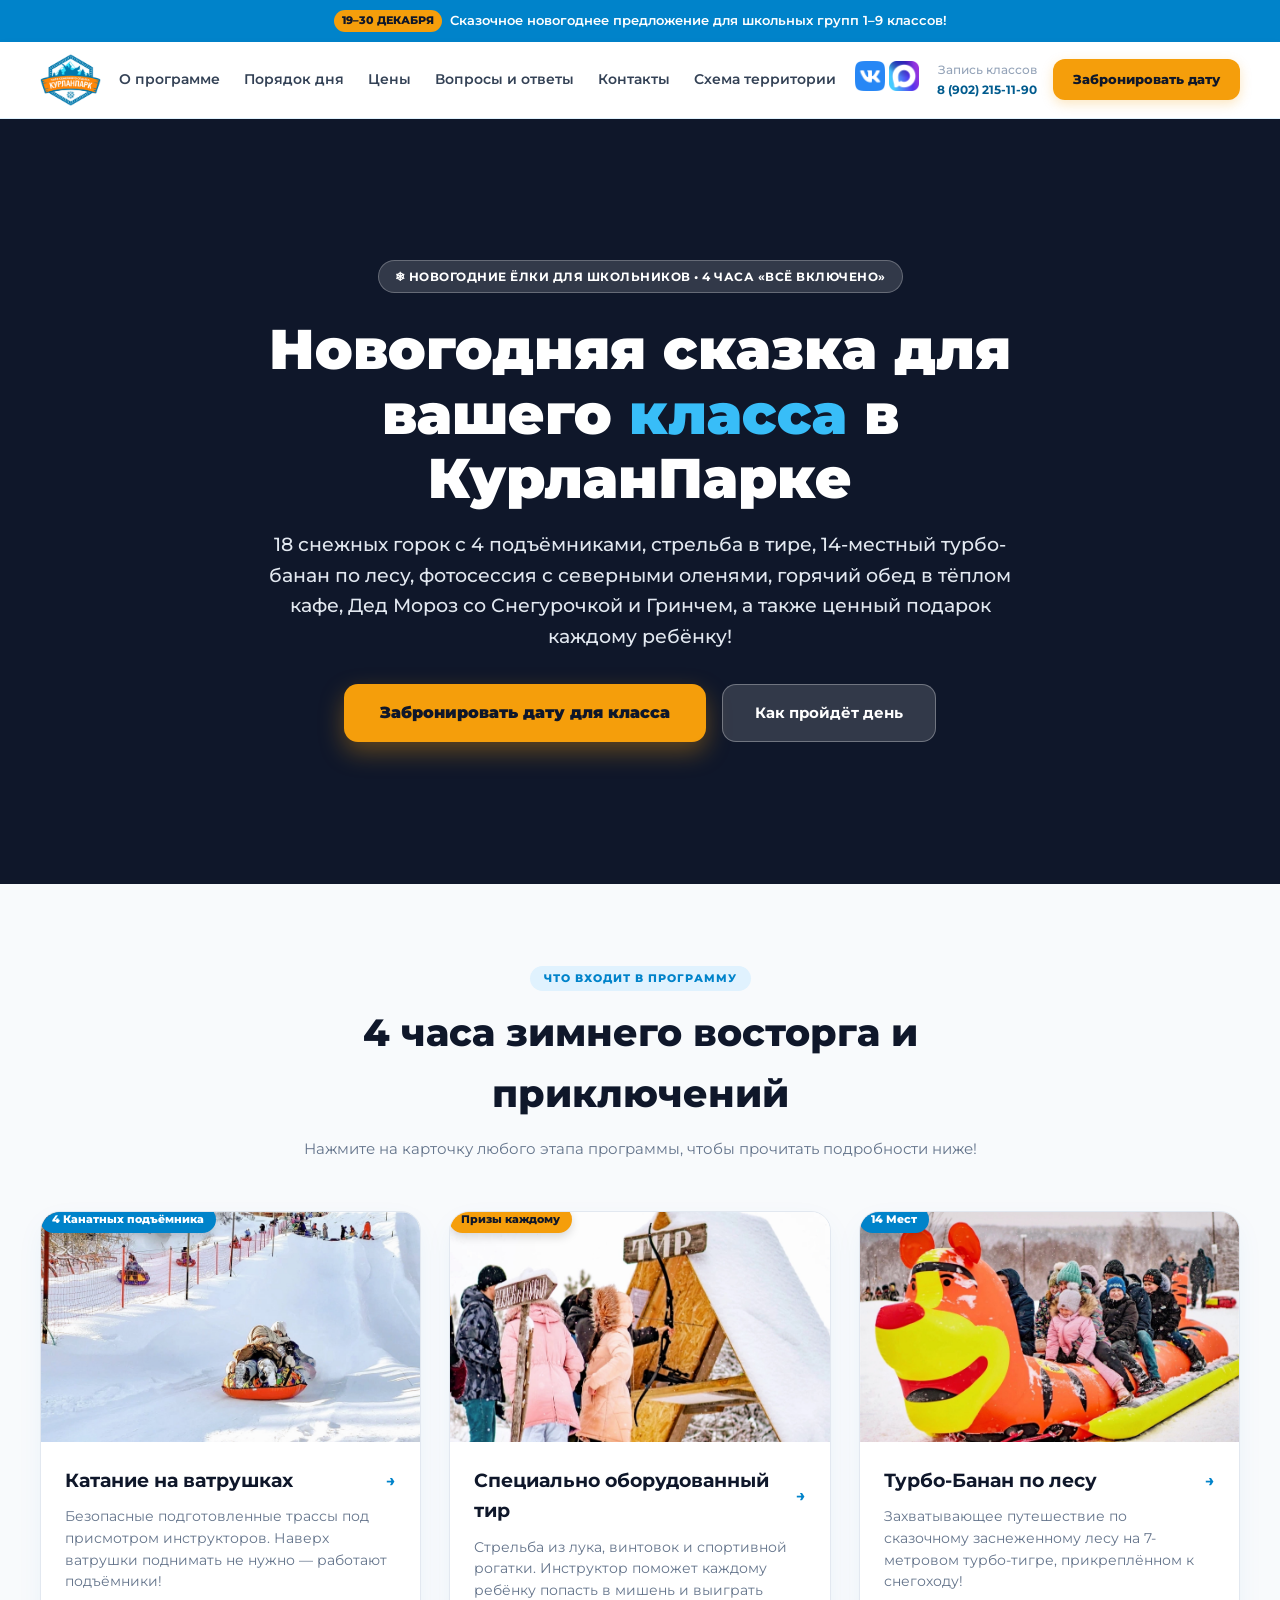
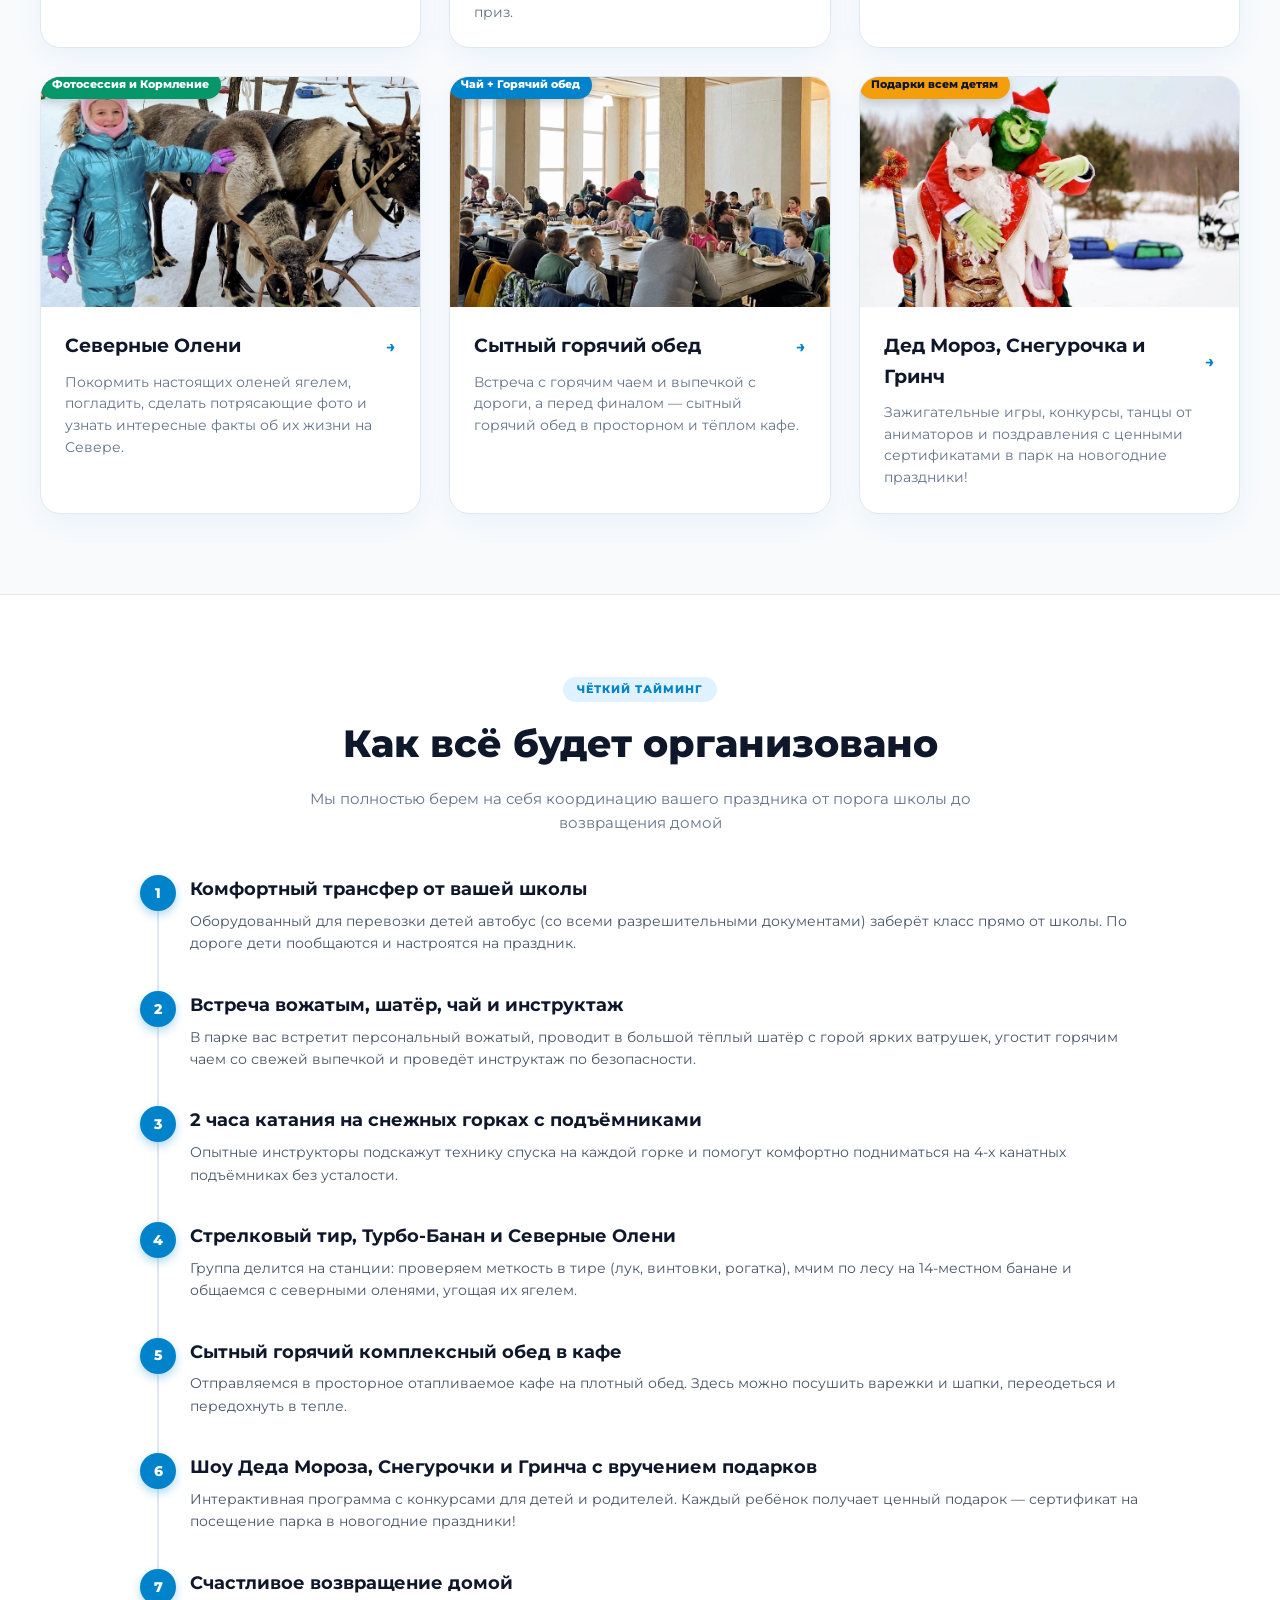
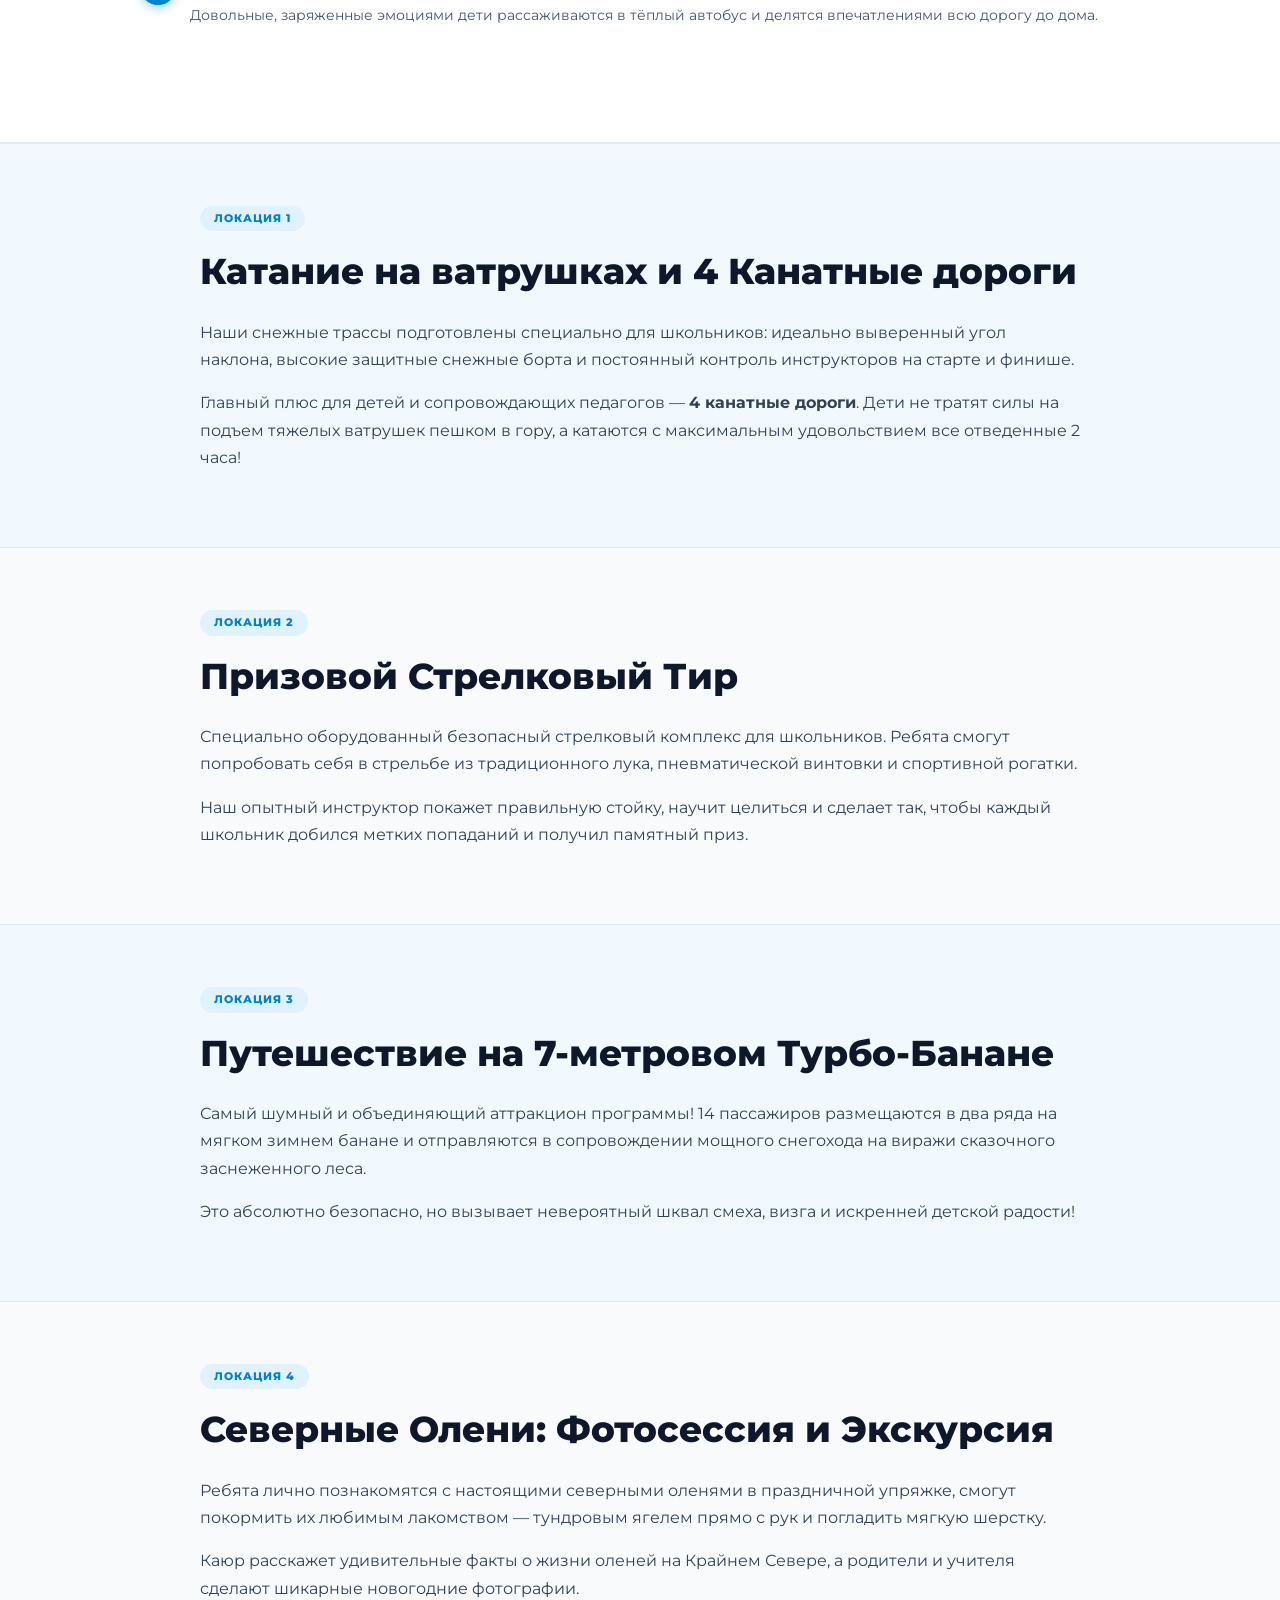
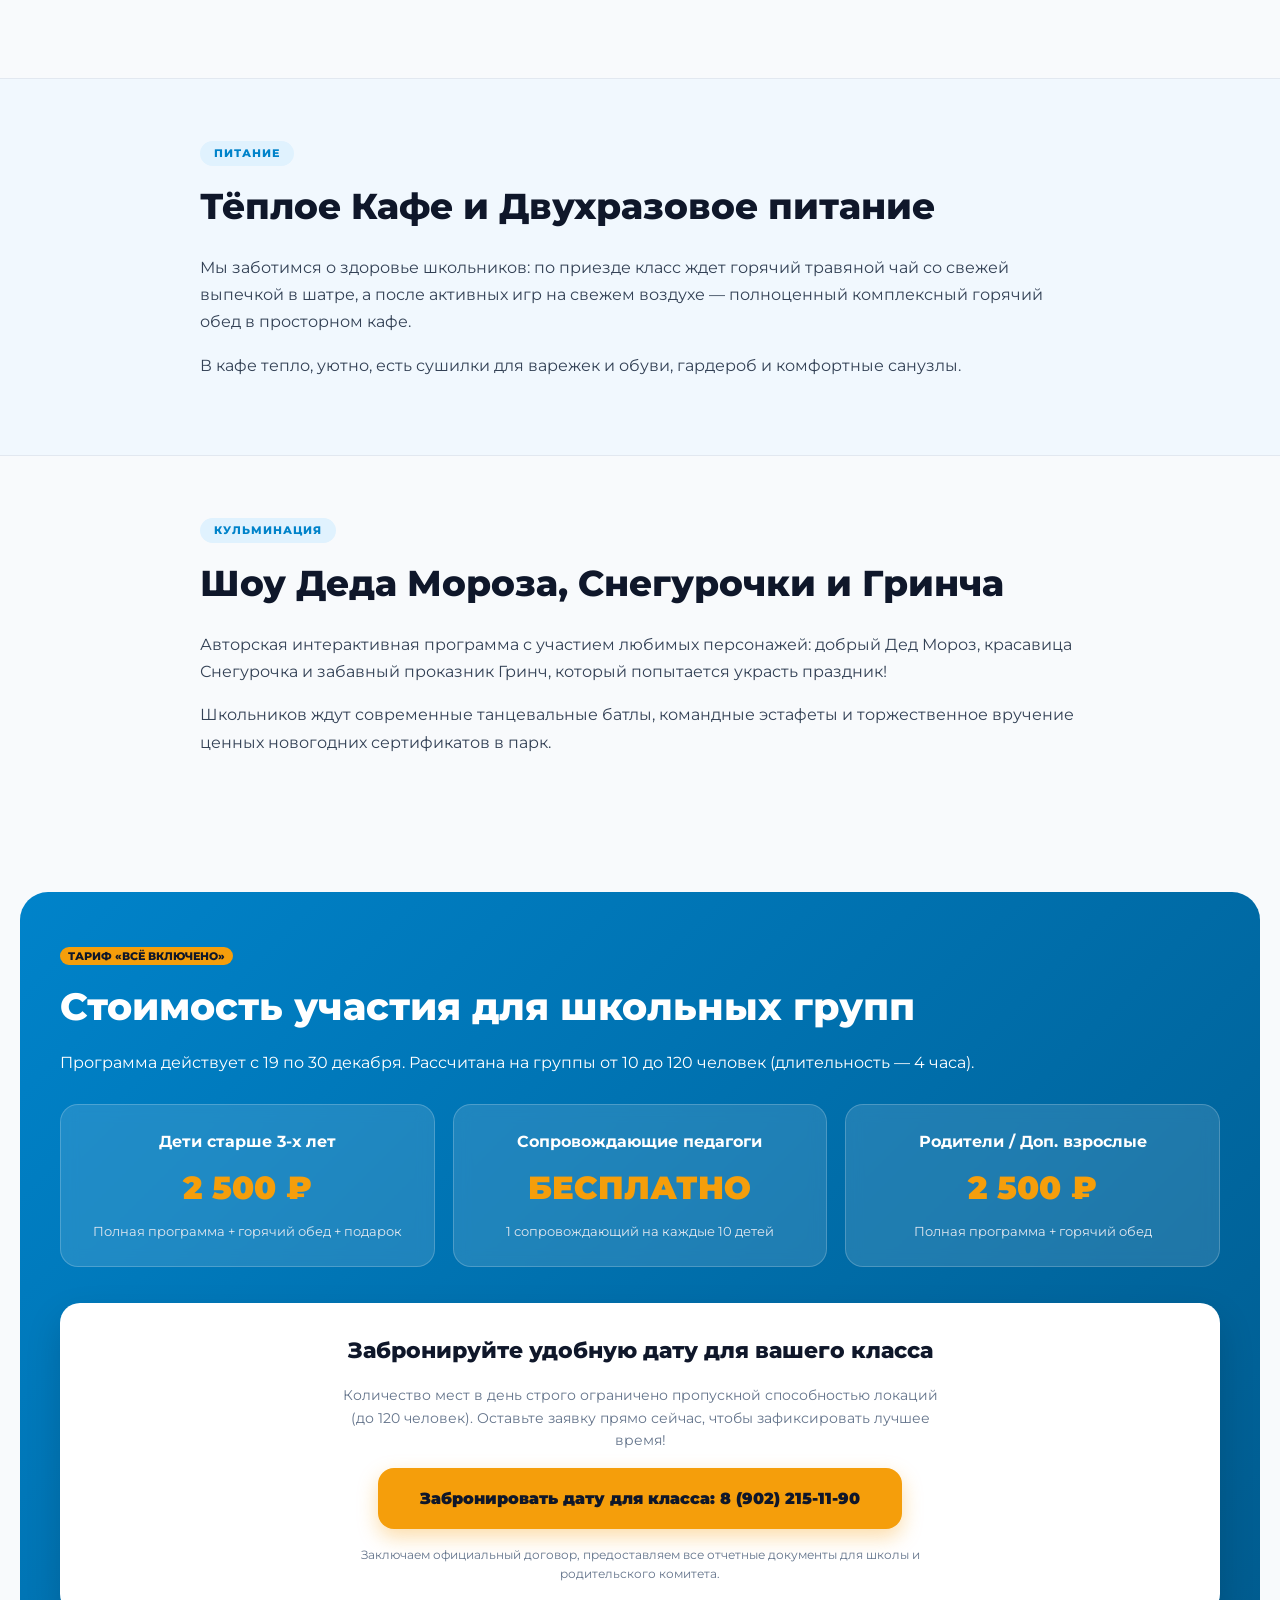
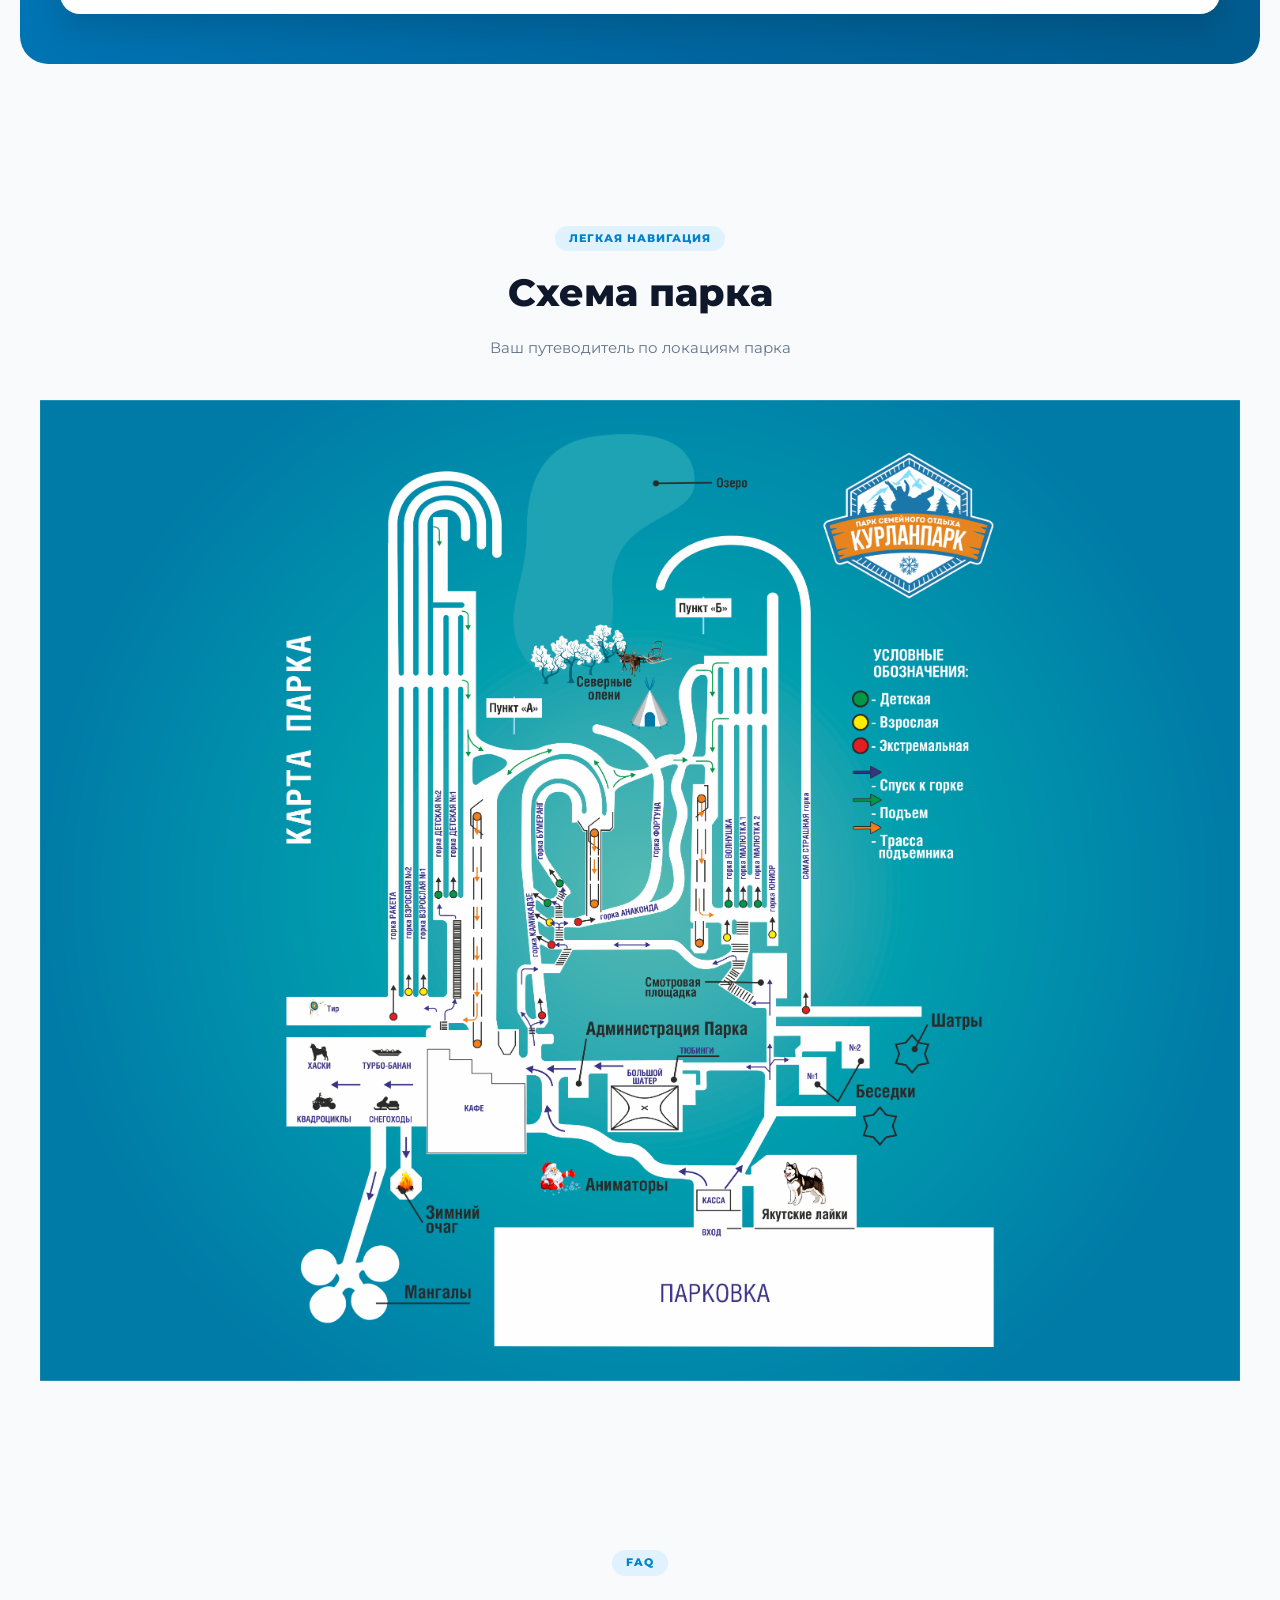
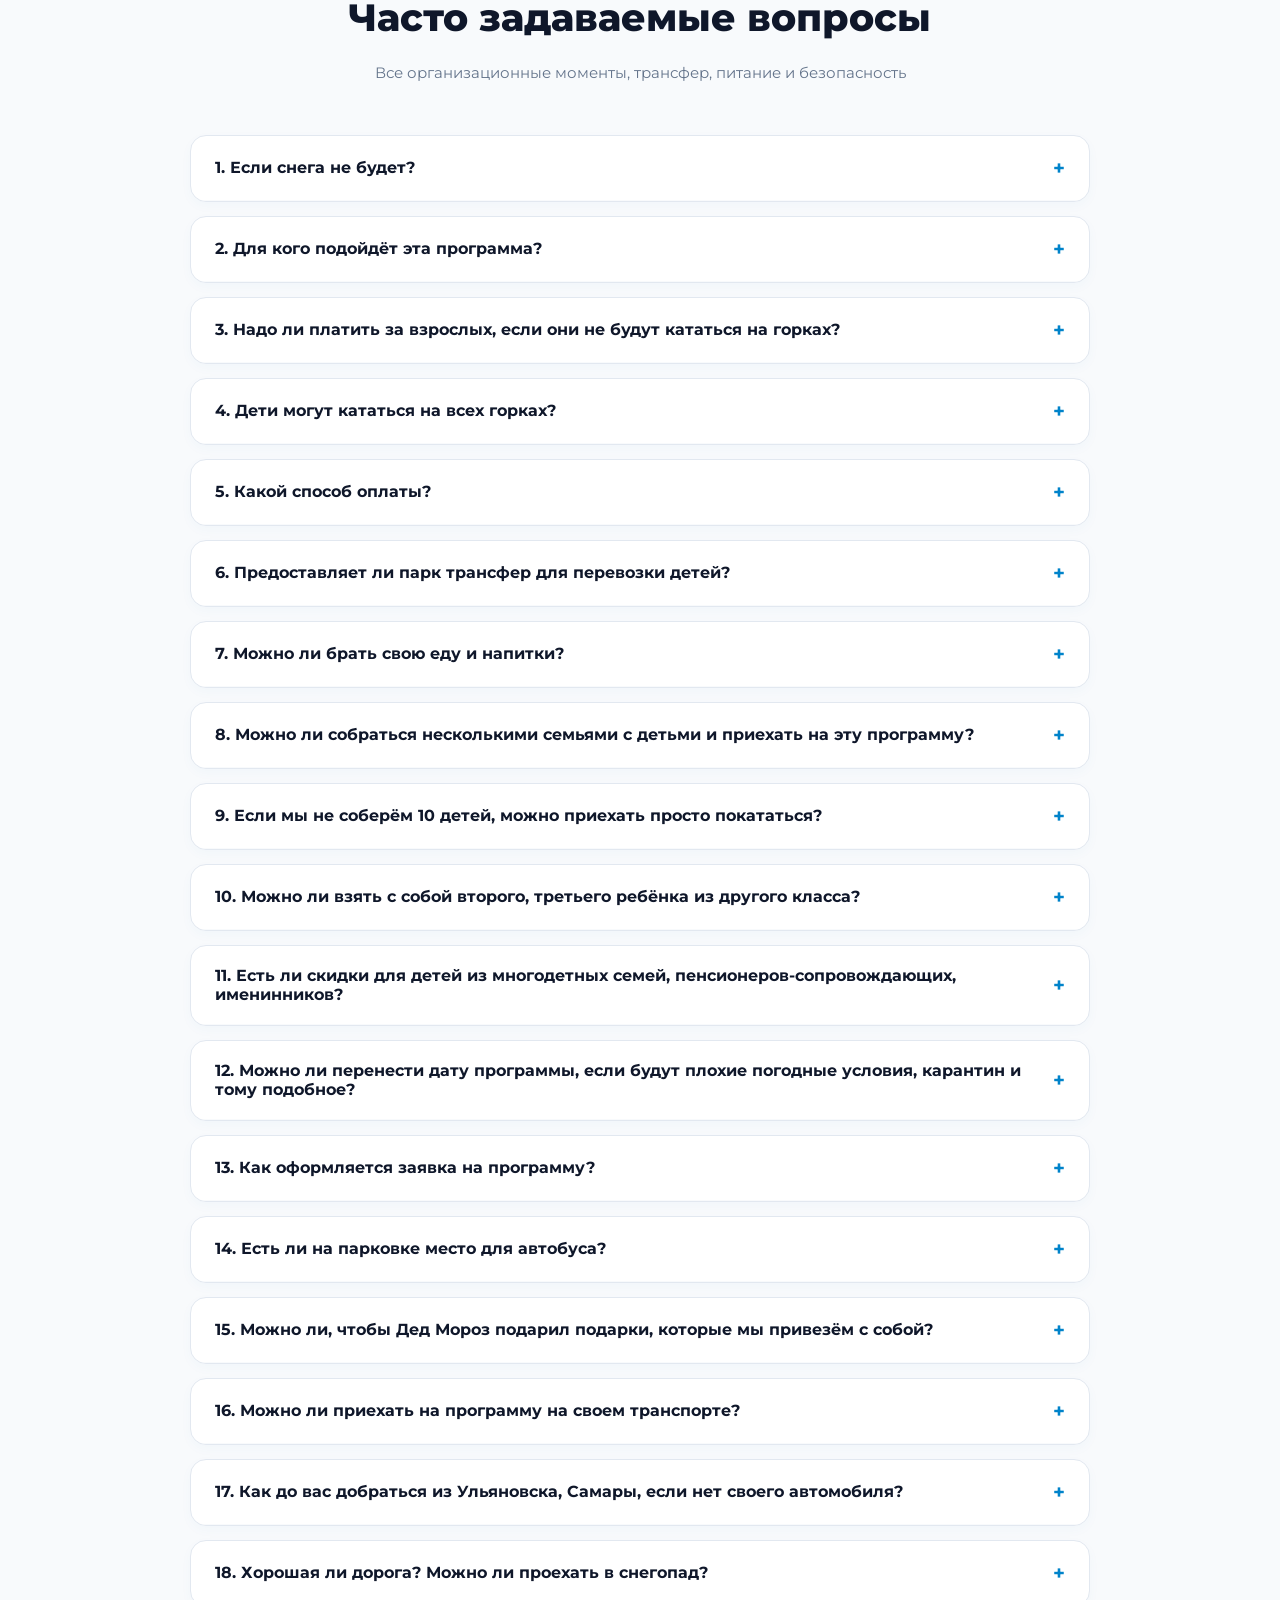
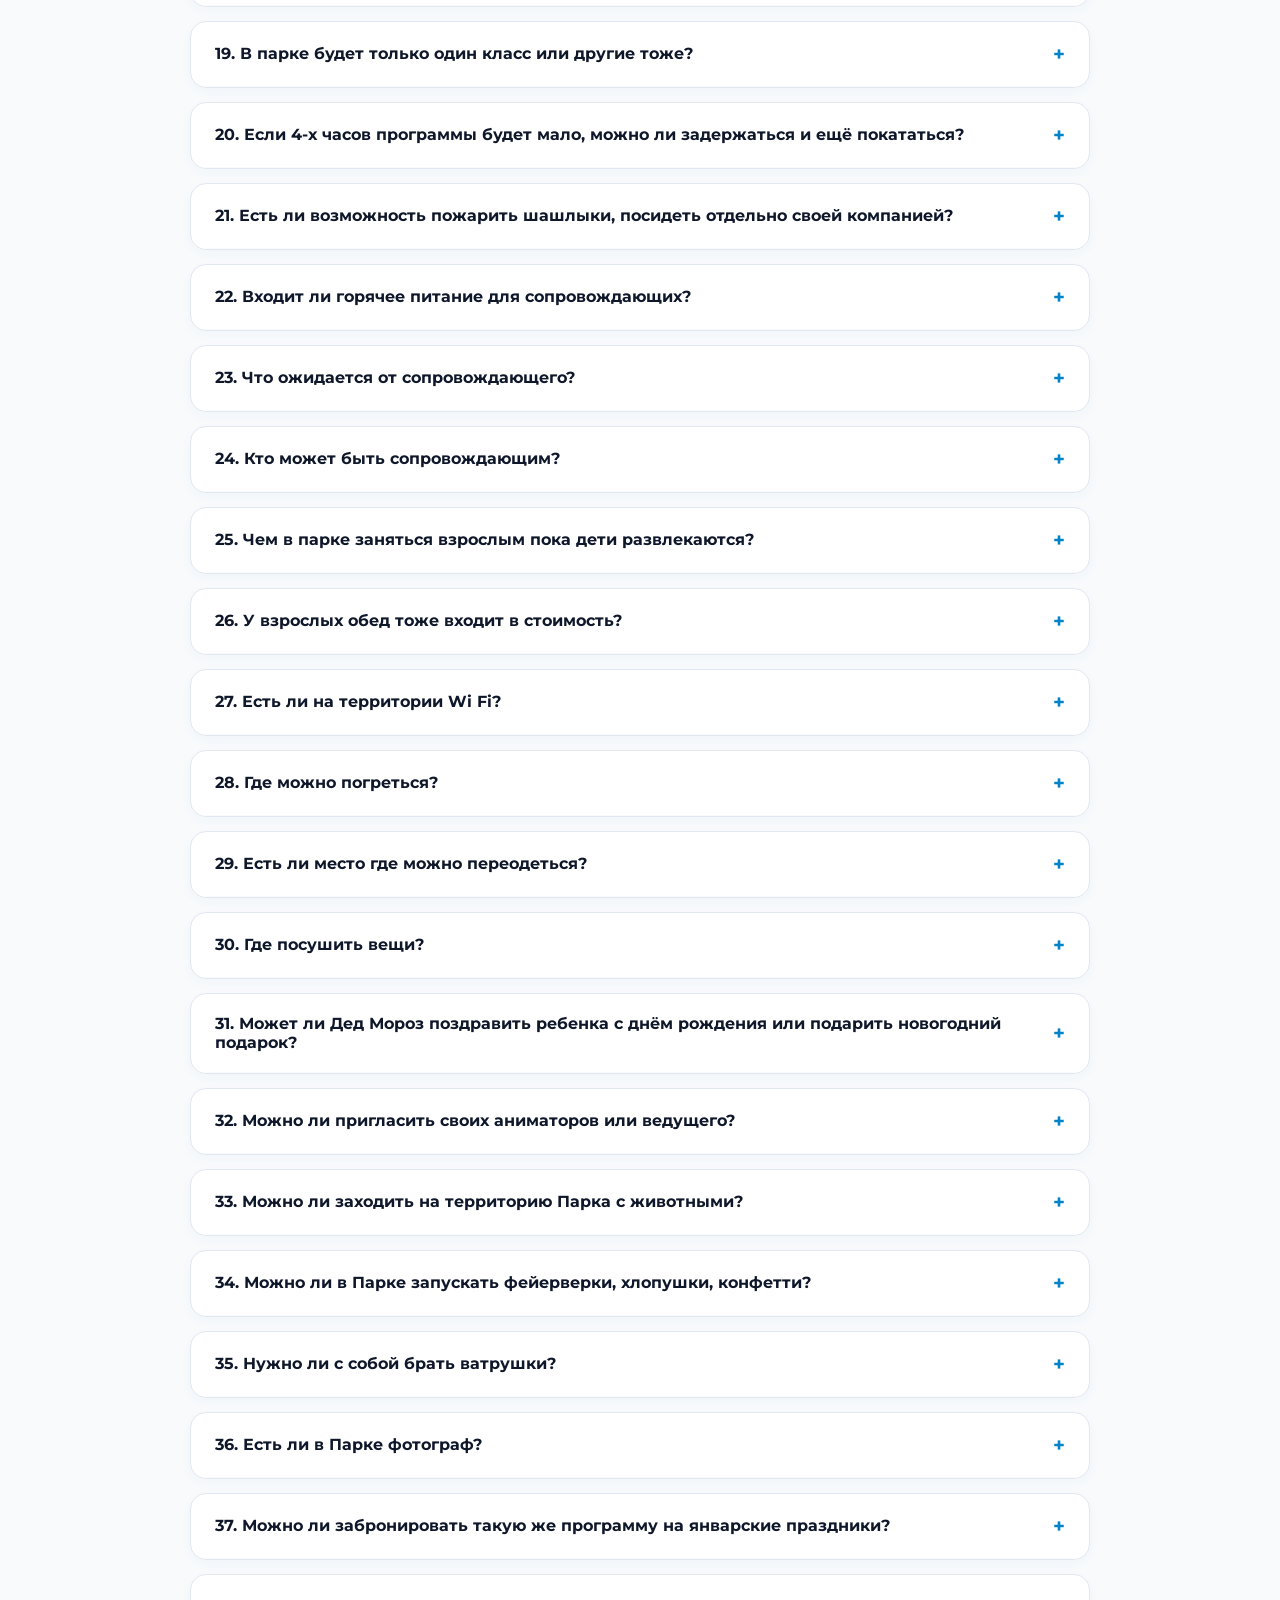
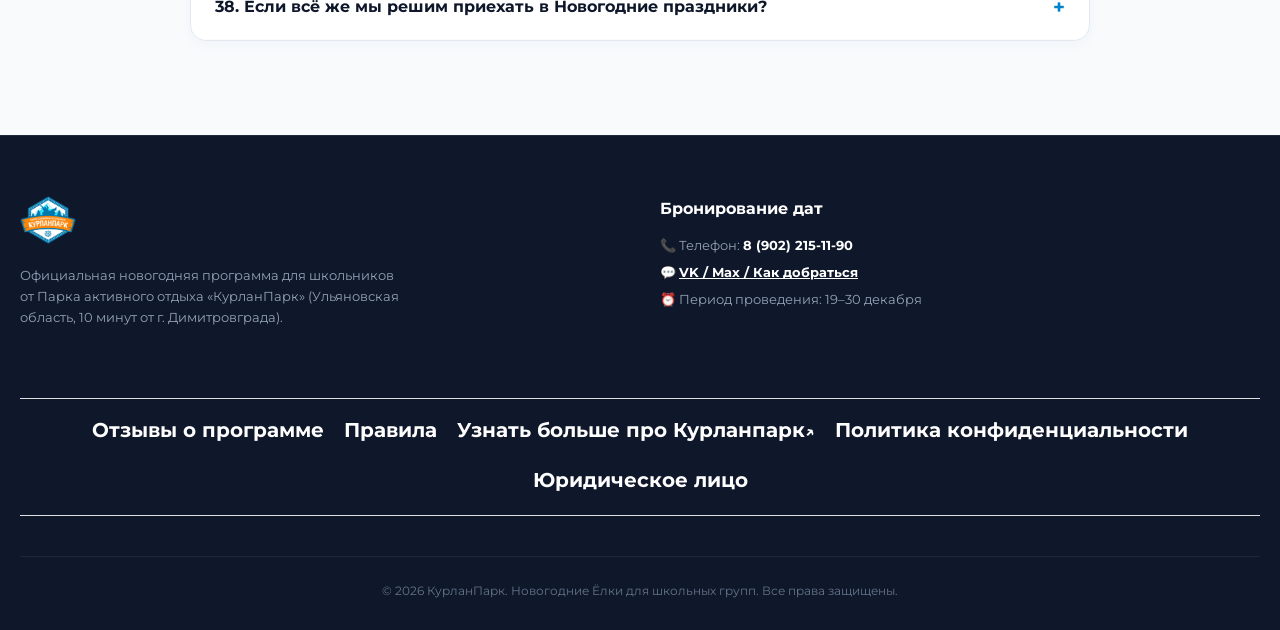
==== commit d5b5a74f: "message" ====
--- a/index.html
+++ b/index.html
@@ -544,6 +544,9 @@
         </div>
     </section>
     <!-- Contacts Footer -->
+    <button id="scrollTopBtn" class="scroll-top-btn" aria-label="Наверх">
+        <span class="arrow-up">&#8593;</span>
+    </button>
     <footer id="contacts">
         <div class="footer-grid">
             <div class="footer-col">
@@ -594,5 +597,6 @@
             });
         });
     </script>
+    <script src="js/script.js"></script>
 </body>
 </html>
--- a/css/styles.css
+++ b/css/styles.css
@@ -626,10 +626,90 @@
   color: #005fcc;
 }
 .footer__list-link--external::after {
-  content: " ↗";
+  content: "↗";
   font-size: 0.8em;
-  vertical-align:
-}
+}
+.scroll-top-btn {
+  position: fixed;
+  bottom: 30px;
+  right: 30px;
+  width: 50px;
+  height: 50px;
+  background: transparent;
+  color: #ffffff;
+  border: 2px solid #ffffff;       /* белая рамка */
+  border-radius: 50%;
+  cursor: pointer;
+  display: flex;
+  align-items: center;
+  justify-content: center;
+  box-shadow: 0 4px 12px rgba(0, 0, 0, 0.3);
+  opacity: 0;
+  visibility: hidden;
+  transform: translateY(10px);
+  transition: all 0.3s ease;
+  z-index: 9999;
+  padding: 0;
+}
+
+.scroll-top-btn.visible {
+  opacity: 1;
+  visibility: visible;
+  transform: translateY(0);
+}
+
+.scroll-top-btn:hover {
+  background: rgba(255, 255, 255, 0.1);
+  transform: translateY(-2px);
+}
+.scroll-top-btn {
+  position: fixed;
+  bottom: 30px;
+  right: 30px;
+  width: 50px;
+  height: 50px;
+  border: none;
+  border-radius: 50%;
+  cursor: pointer;
+  display: flex;
+  align-items: center;
+  justify-content: center;
+  box-shadow: 0 4px 12px rgba(0, 0, 0, 0.2);
+  opacity: 0;
+  visibility: hidden;
+  transform: translateY(10px);
+  transition: opacity 0.3s ease, visibility 0.3s ease, transform 0.3s ease, background-color 0.3s, color 0.3s;
+  z-index: 9999;
+  padding: 0;
+}
+
+.scroll-top-btn.visible {
+  opacity: 1;
+  visibility: visible;
+  transform: translateY(0);
+}
+
+.arrow-up {
+  font-size: 24px;
+  line-height: 1;
+}
+
+/* Светлая кнопка (для тёмного фона) */
+.scroll-top-btn.theme-light {
+  background-color: #ffffff;
+  color: #1a1a1a; /* тёмный символ */
+}
+
+/* Тёмная кнопка (для светлого фона) */
+.scroll-top-btn.theme-dark {
+  background-color: #000000;
+  color: #ffffff; /* светлый символ */
+}
+
+.scroll-top-btn:hover {
+  transform: translateY(-2px);
+}
+
 /* Mobile */
 @media (max-width: 768px) {
     nav { display: none; }
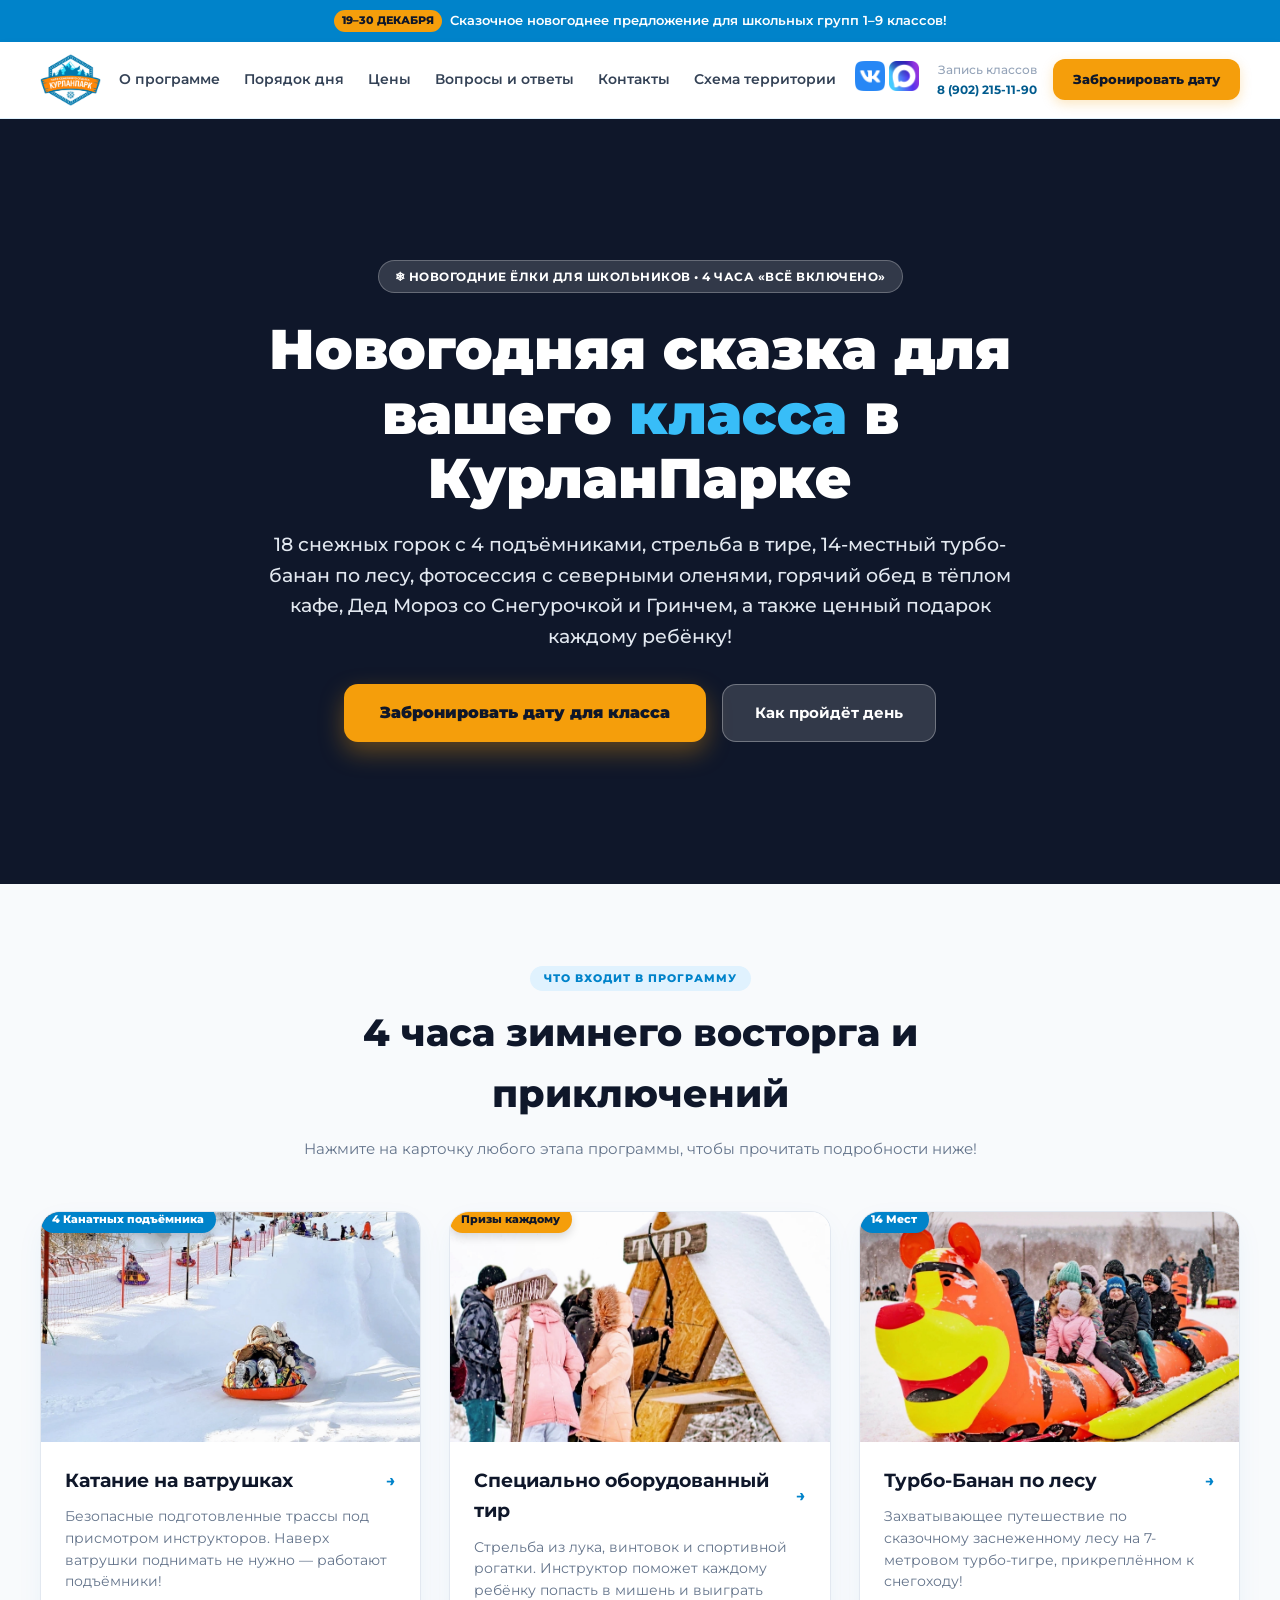
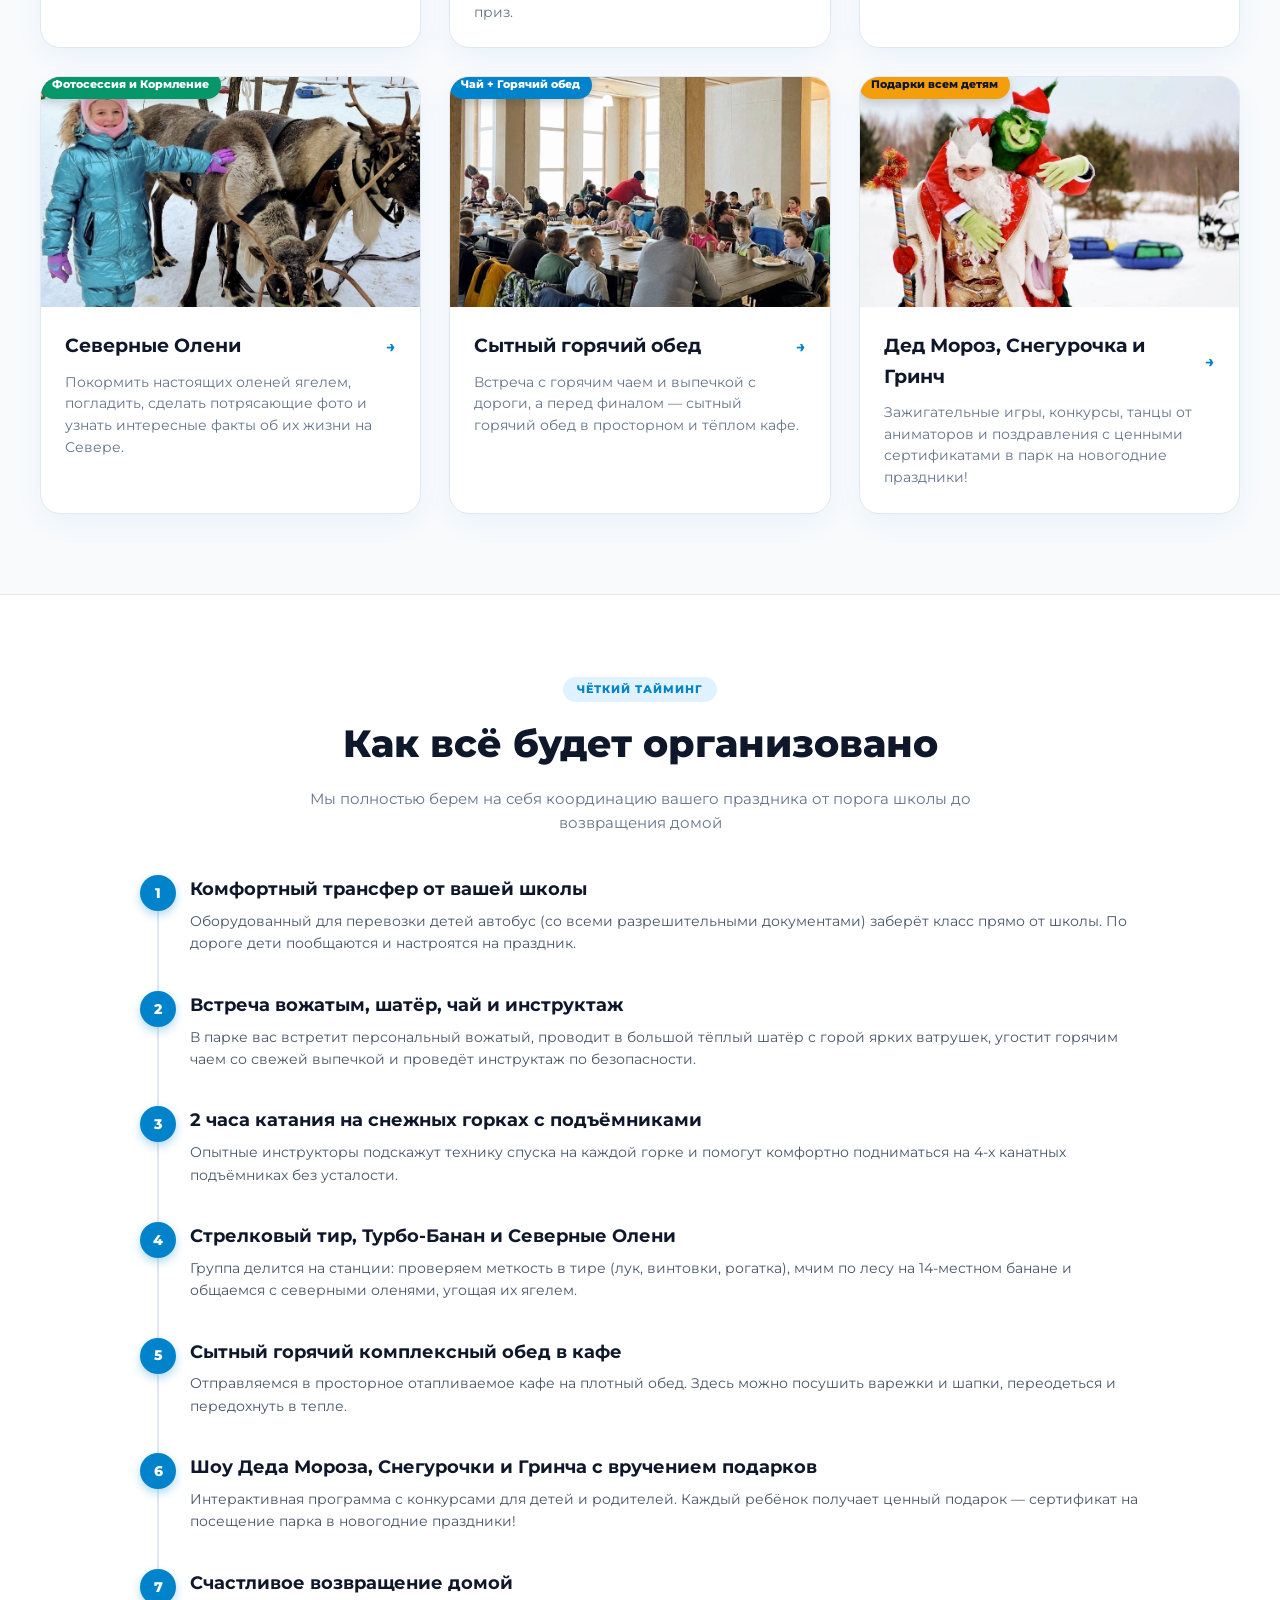
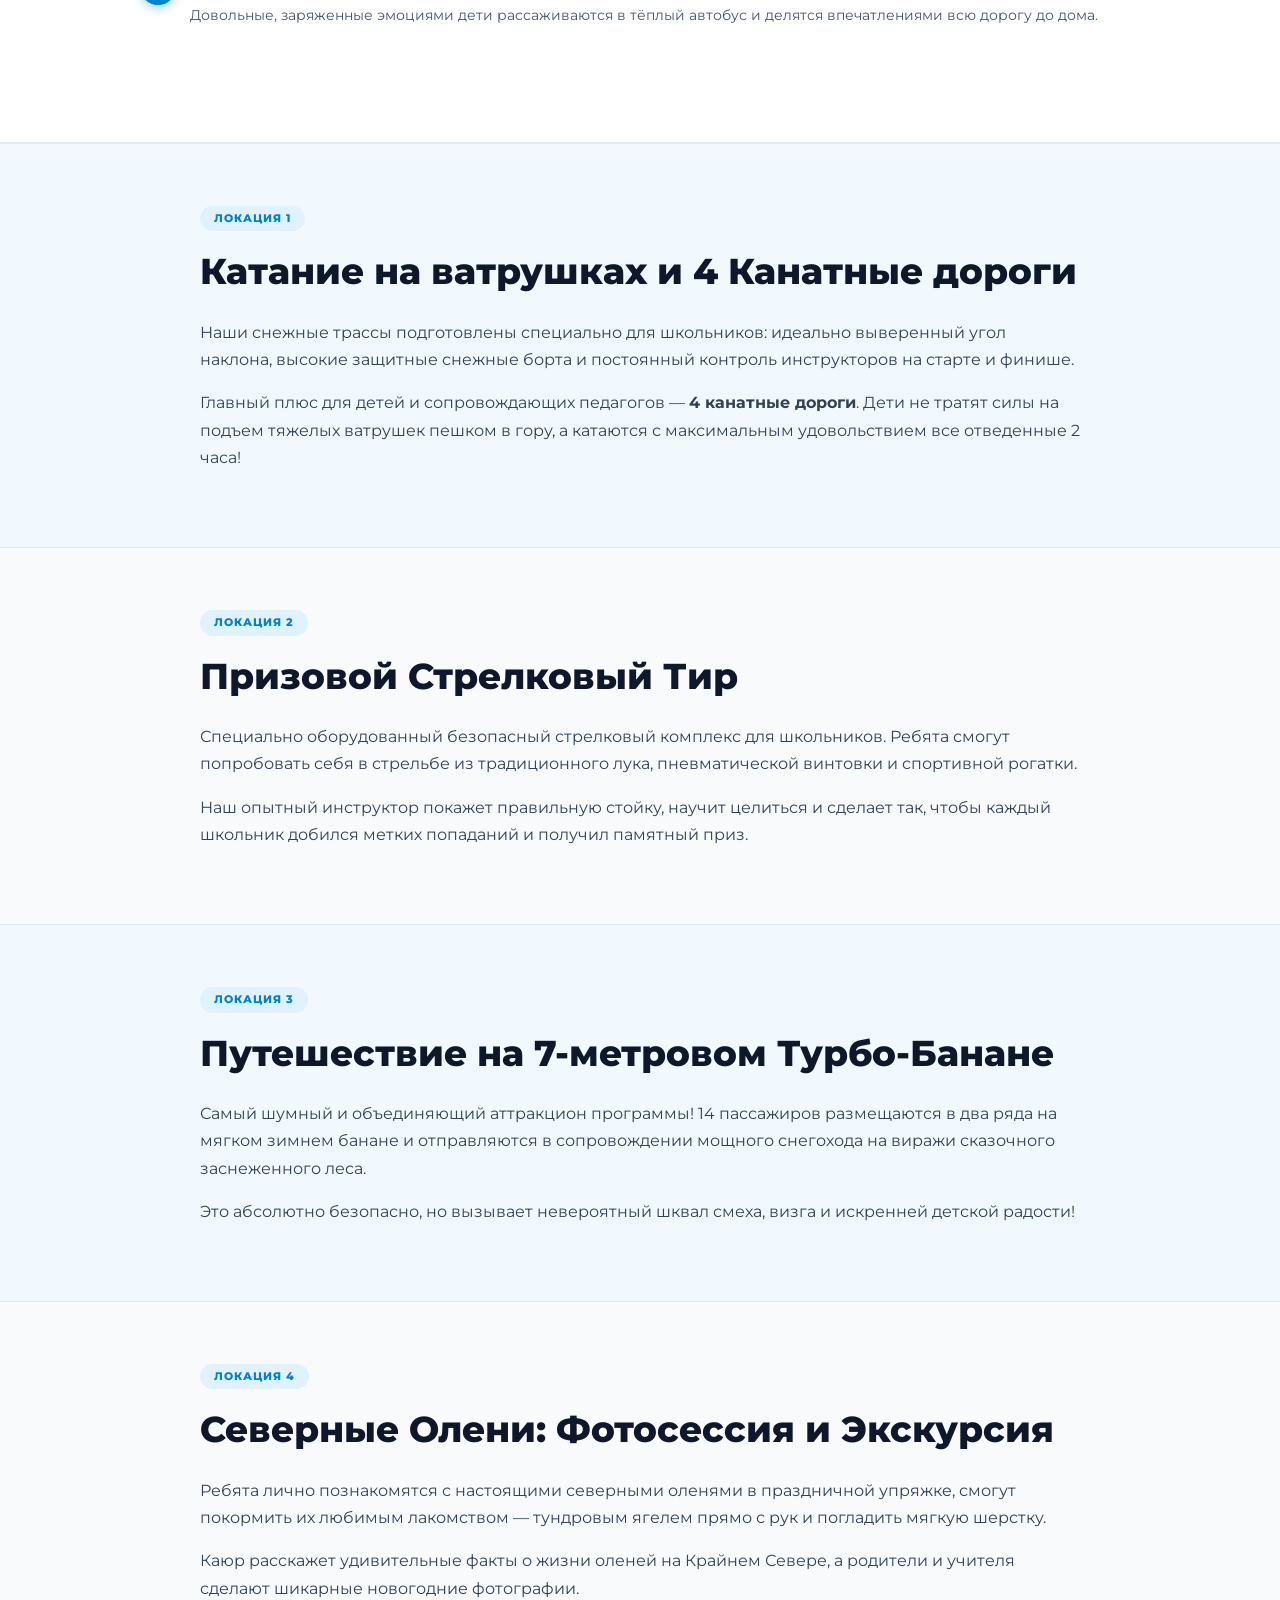
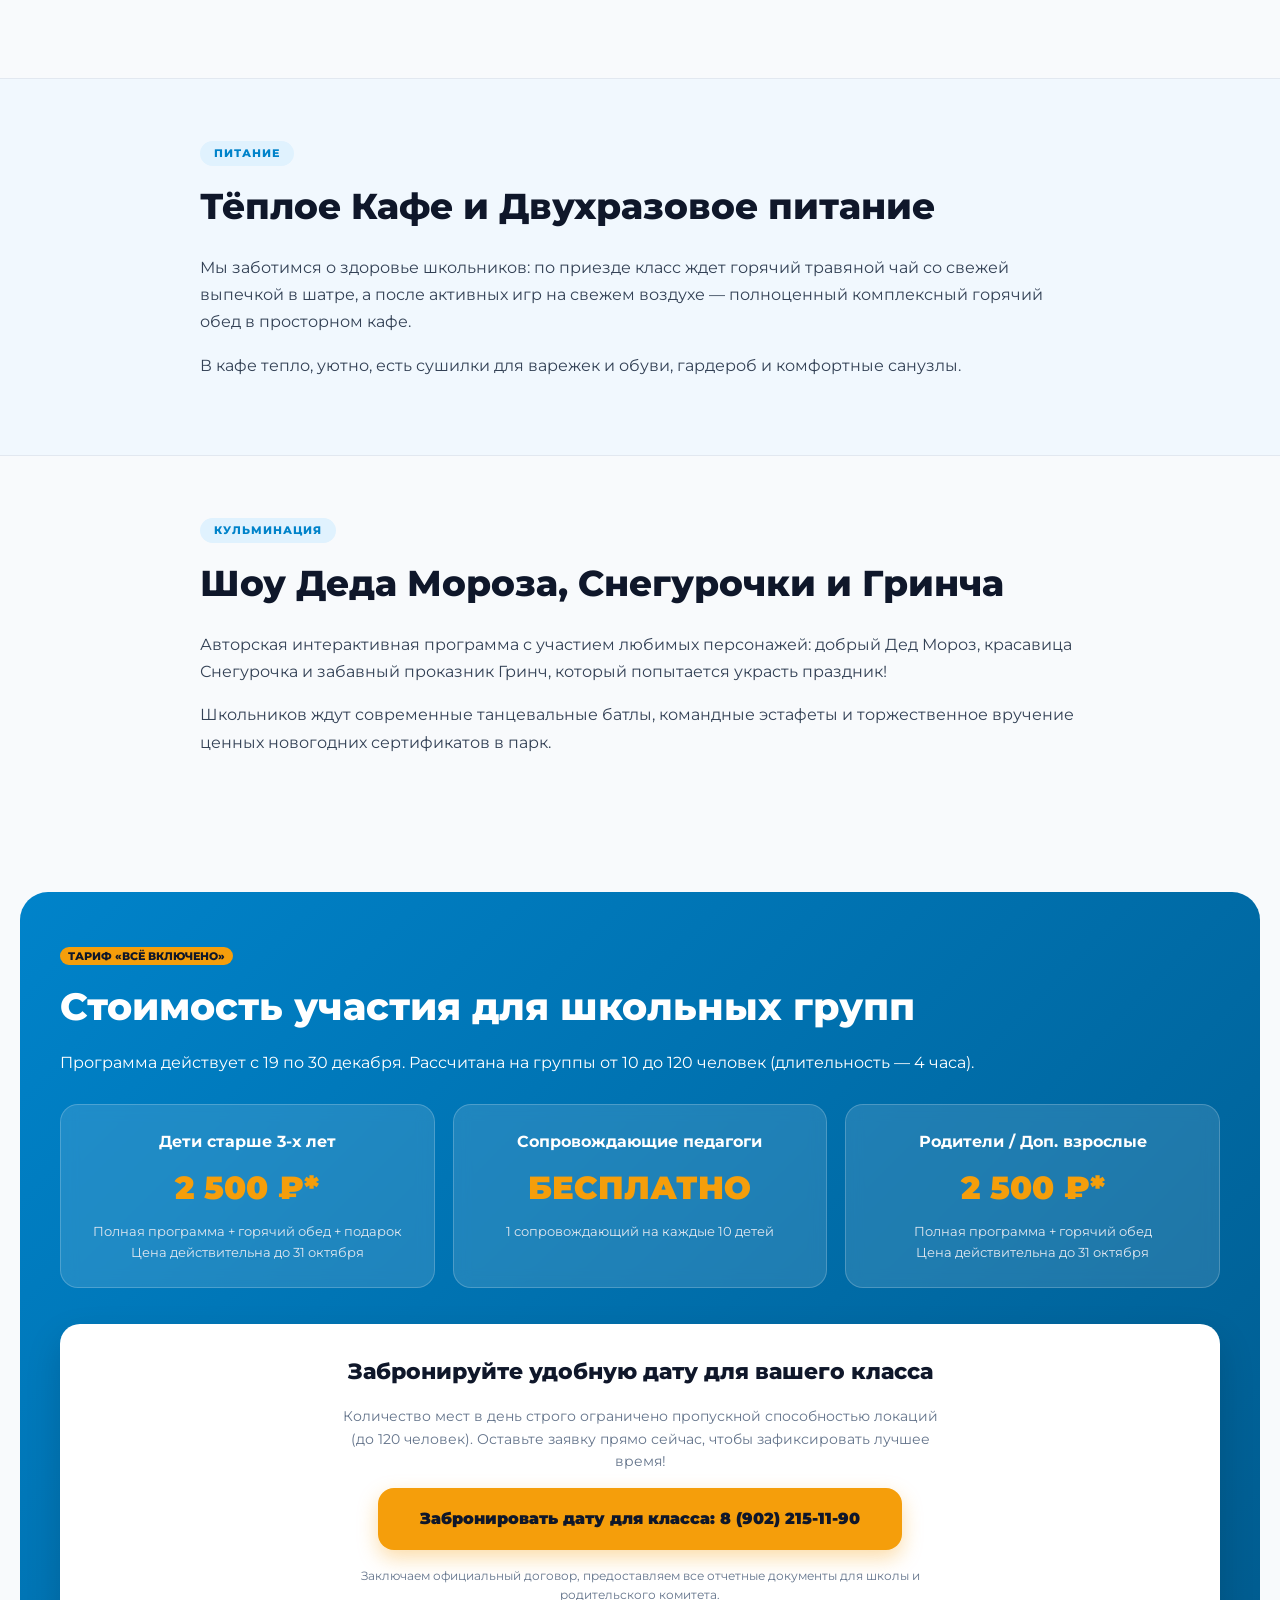
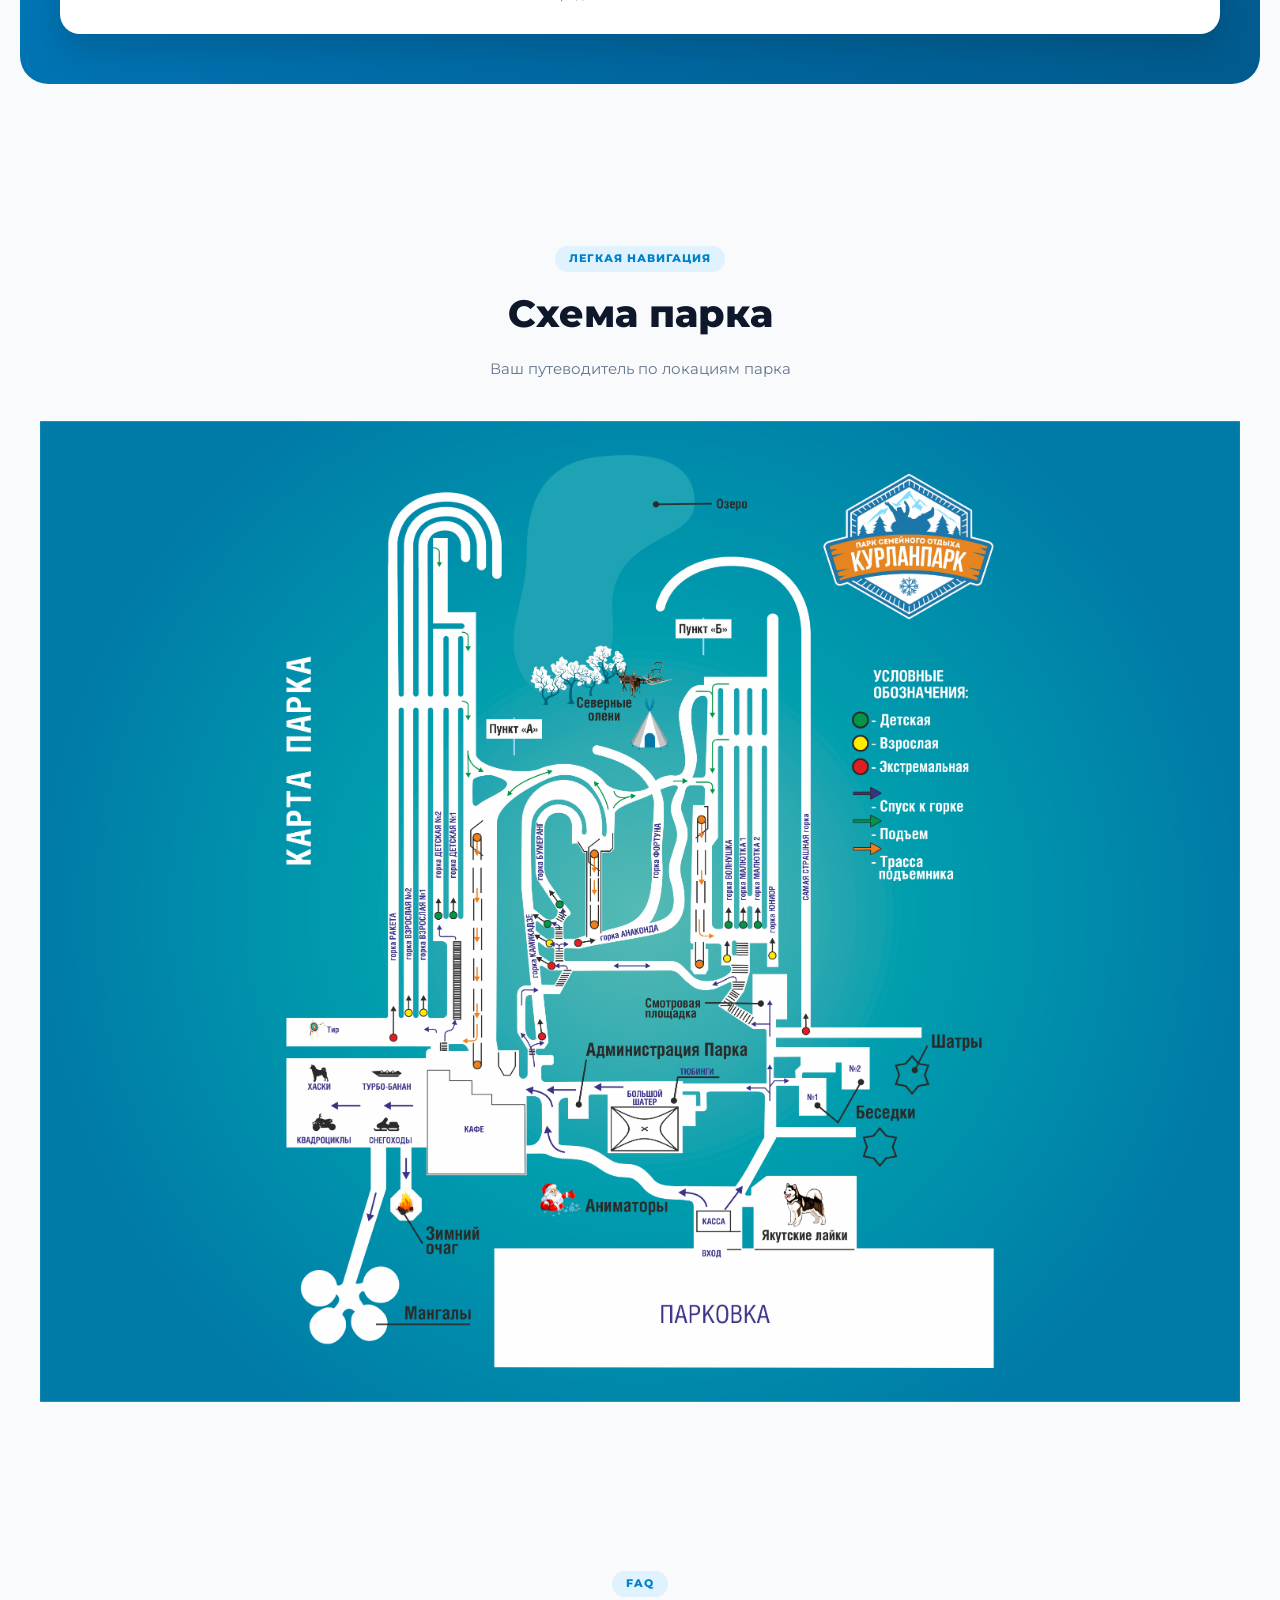
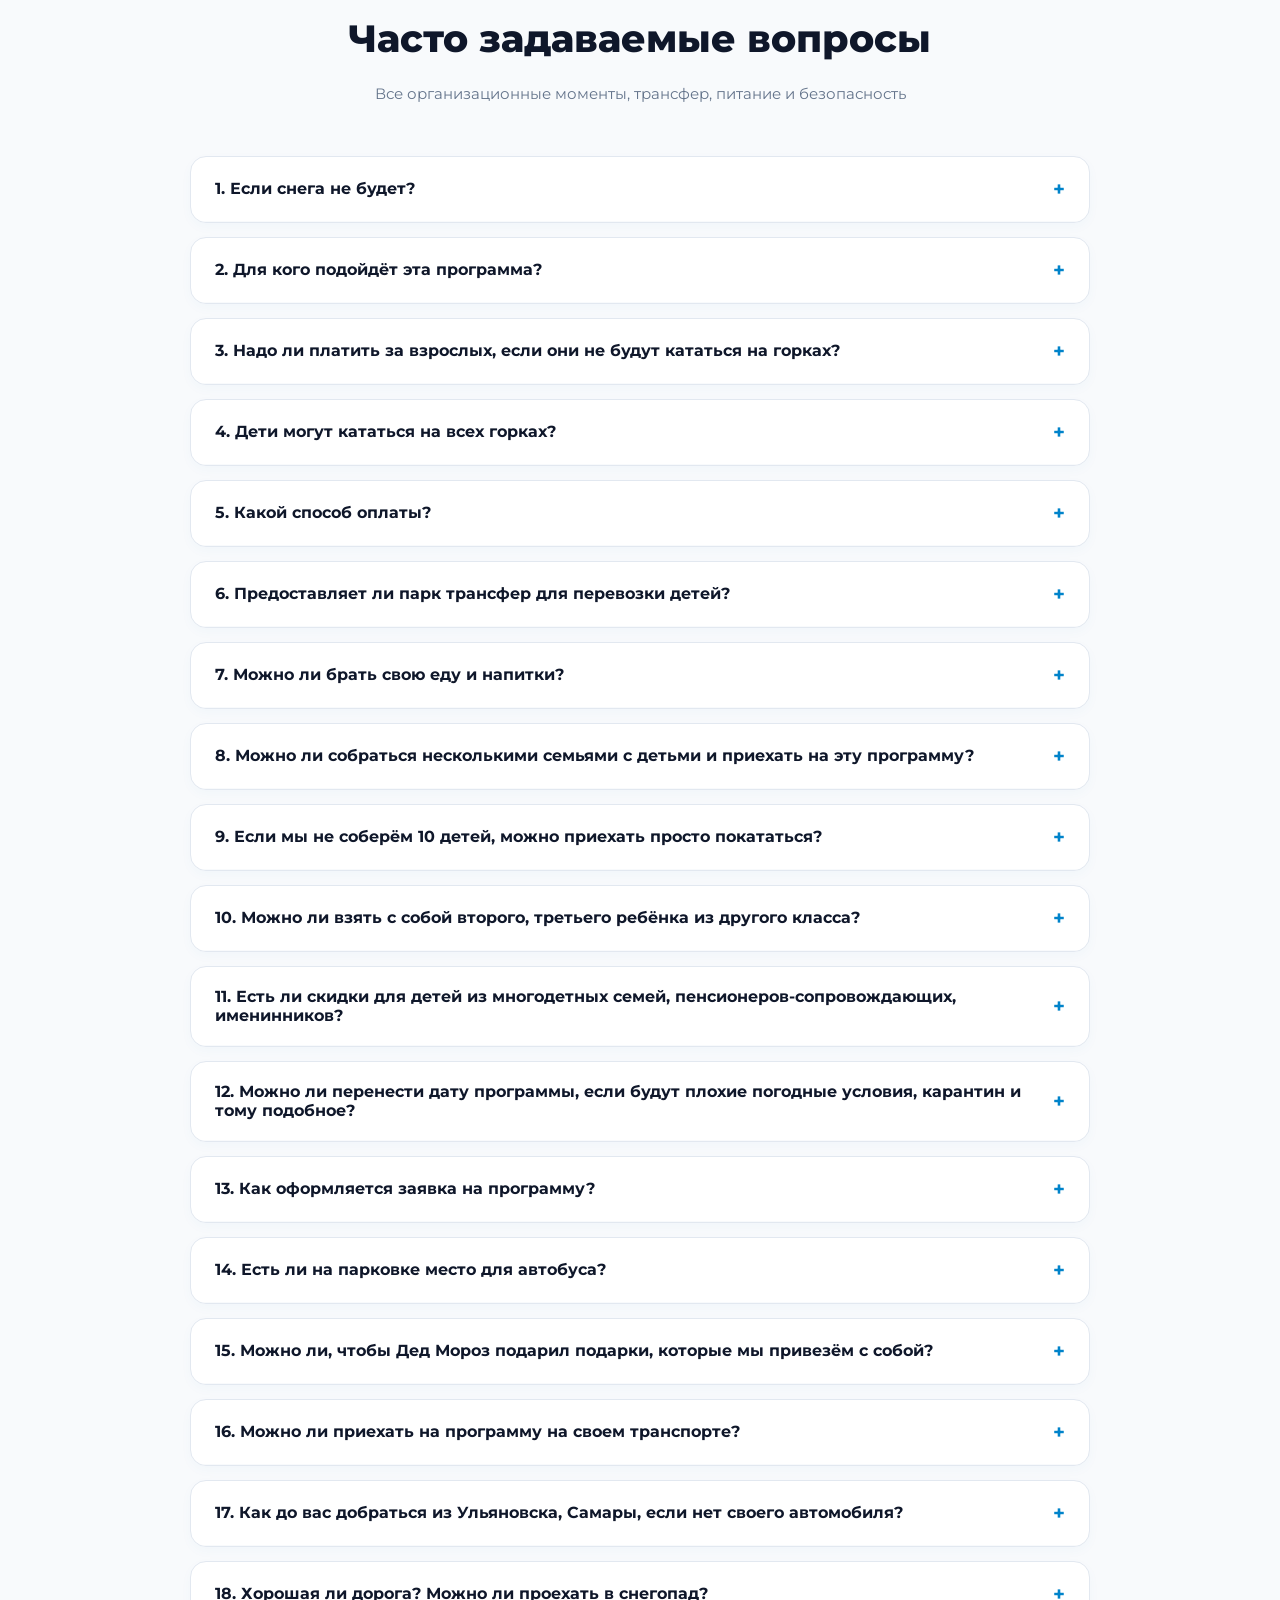
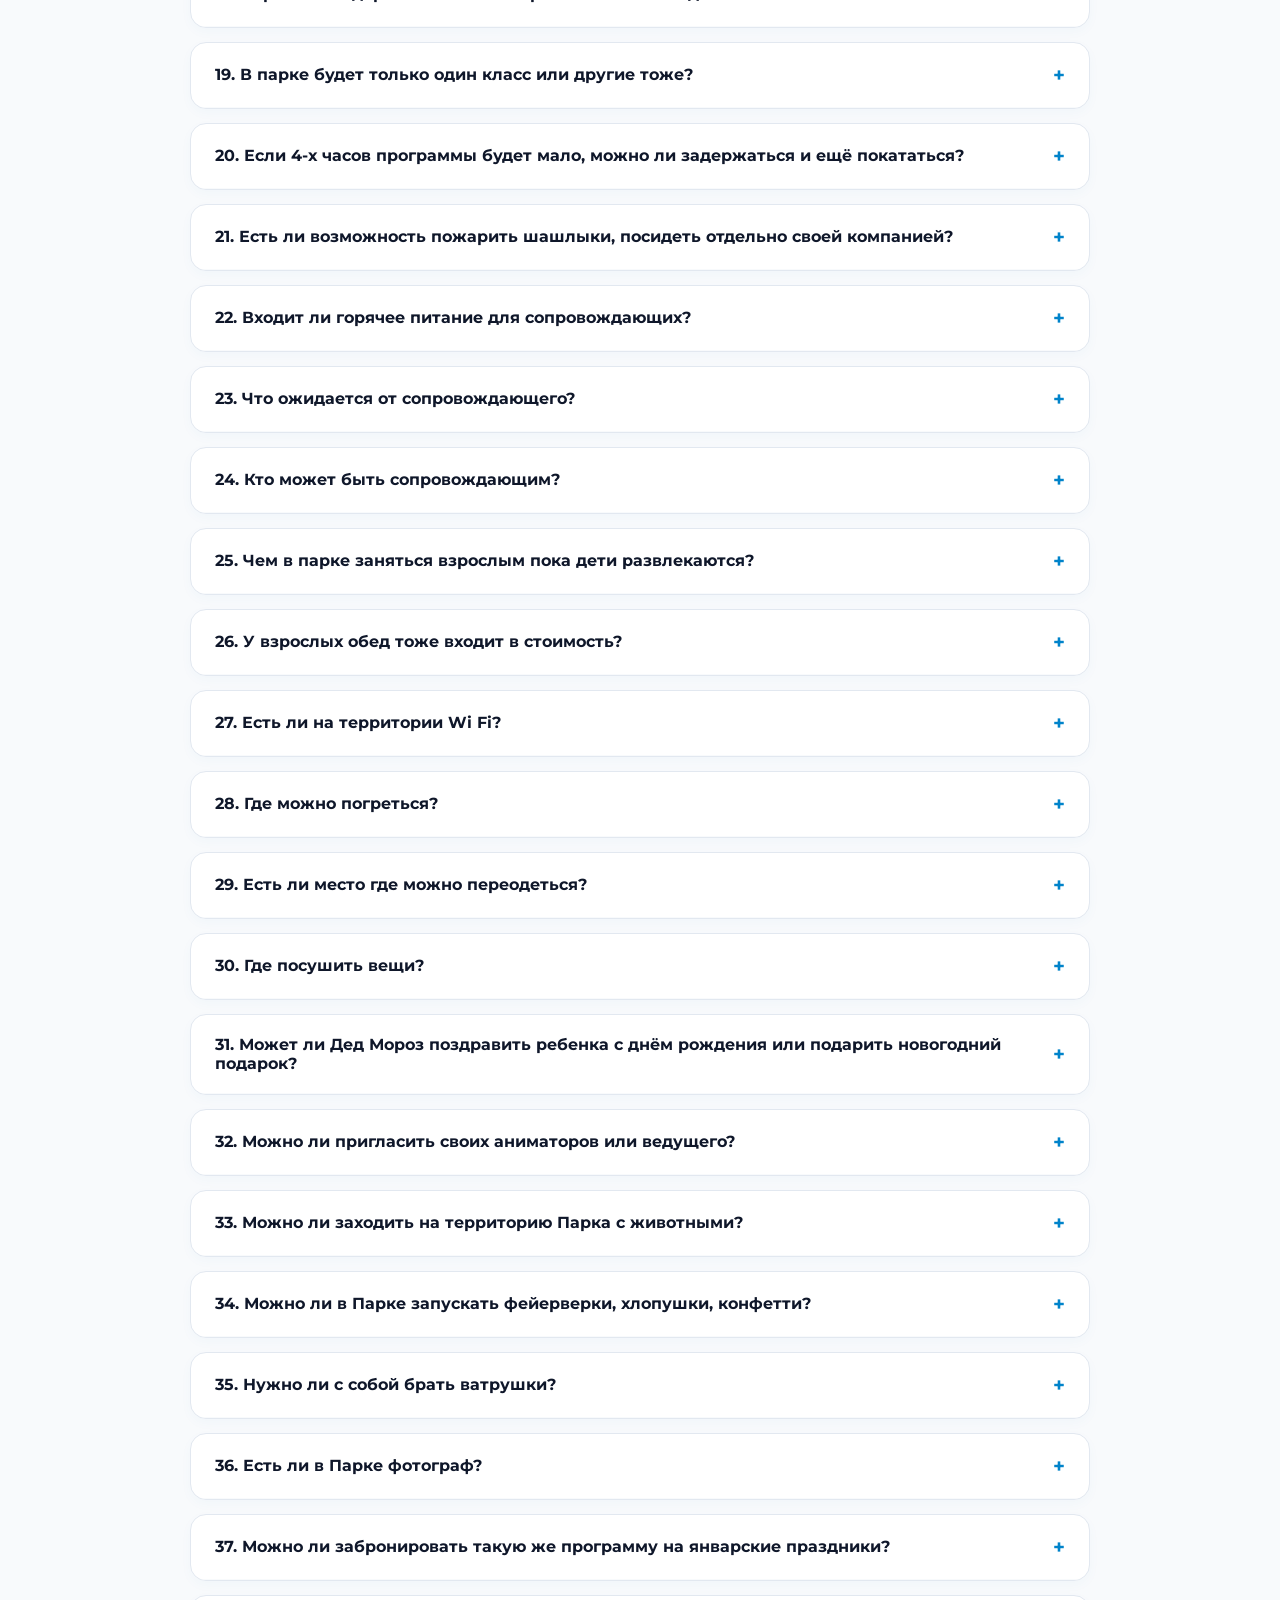
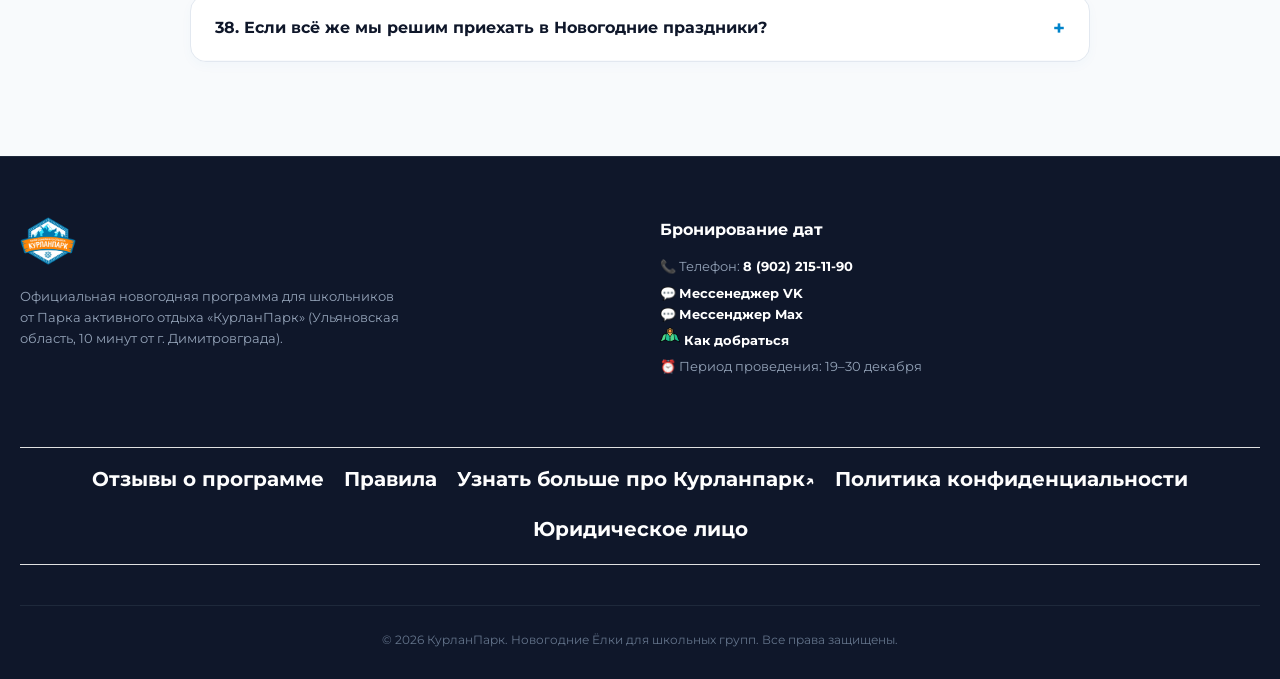
==== commit 8503c5a9: "commit" ====
--- a/index.html
+++ b/index.html
@@ -86,7 +86,7 @@
             <h1>Новогодняя сказка для вашего <span>класса</span> в КурланПарке</h1>
             <p>18 снежных горок с 4 подъёмниками, стрельба в тире, 14-местный турбо-банан по лесу, фотосессия с северными оленями, горячий обед в тёплом кафе, Дед Мороз со Снегурочкой и Гринчем, а также ценный подарок каждому ребёнку!</p>
             <div class="hero-buttons">
-                <a href="#booking" class="btn-primary">Забронировать дату для класса</a>
+                <a href="tel:+79022151190" class="btn-primary">Забронировать дату для класса</a>
                 <a href="#timeline" class="btn-secondary">Как пройдёт день</a>
             </div>
         </div>
@@ -306,8 +306,9 @@
             <div class="pricing-grid">
                 <div class="price-card">
                     <h4>Дети старше 3-х лет</h4>
-                    <div class="cost">2 500 ₽</div>
+                    <div class="cost">2 500 ₽*</div>
                     <p>Полная программа + горячий обед + подарок</p>
+                    <p>Цена действительна до 31 октября</p>
                 </div>
                 <div class="price-card">
                     <h4>Сопровождающие педагоги</h4>
@@ -316,8 +317,9 @@
                 </div>
                 <div class="price-card">
                     <h4>Родители / Доп. взрослые</h4>
-                    <div class="cost">2 500 ₽</div>
+                    <div class="cost">2 500 ₽*</div>
                     <p>Полная программа + горячий обед</p>
+                    <p>Цена действительна до 31 октября</p>
                 </div>
             </div>
 
@@ -556,7 +558,7 @@
             <div class="footer-col footer-contacts">
                 <h4>Бронирование дат</h4>
                 <p>📞 Телефон: <strong style="color:#fff;">8 (902) 215-11-90</strong></p>
-                <p>💬 <a href="https://vk.ru/kurlanpark">VK / </a> <a href="https://max.ru/u/f9LHodD0cOKRptvxc7l4sVA-uCkMzwAs51ICsz29DarOvbH1M97HZJHK6Vc">Max /</a><a href="https://yandex.ru/maps/?ll=49.715126%2C54.272762&mode=routes&rtext=~54.278810%2C49.726176&rtt=auto&ruri=~ymapsbm1%3A%2F%2Forg%3Foid%3D228138679872&z=15"> Как добраться</a></p>
+                <p>💬 <a href="https://vk.ru/kurlanpark">Мессенеджер VK</a><br> 💬 <a href="https://max.ru/u/f9LHodD0cOKRptvxc7l4sVA-uCkMzwAs51ICsz29DarOvbH1M97HZJHK6Vc">Мессенджер Max</a><br><img src="img/maps.png" alt="карты" height="20px"><a href="https://yandex.ru/maps/?ll=49.715126%2C54.272762&mode=routes&rtext=~54.278810%2C49.726176&rtt=auto&ruri=~ymapsbm1%3A%2F%2Forg%3Foid%3D228138679872&z=15"> Как добраться</a></p>
                 <p>⏰ Период проведения: 19–30 декабря</p>
             </div>
         </div>
--- a/css/styles.css
+++ b/css/styles.css
@@ -709,7 +709,9 @@
 .scroll-top-btn:hover {
   transform: translateY(-2px);
 }
-
+.footer-contacts a{
+    text-decoration: none;
+}
 /* Mobile */
 @media (max-width: 768px) {
     nav { display: none; }
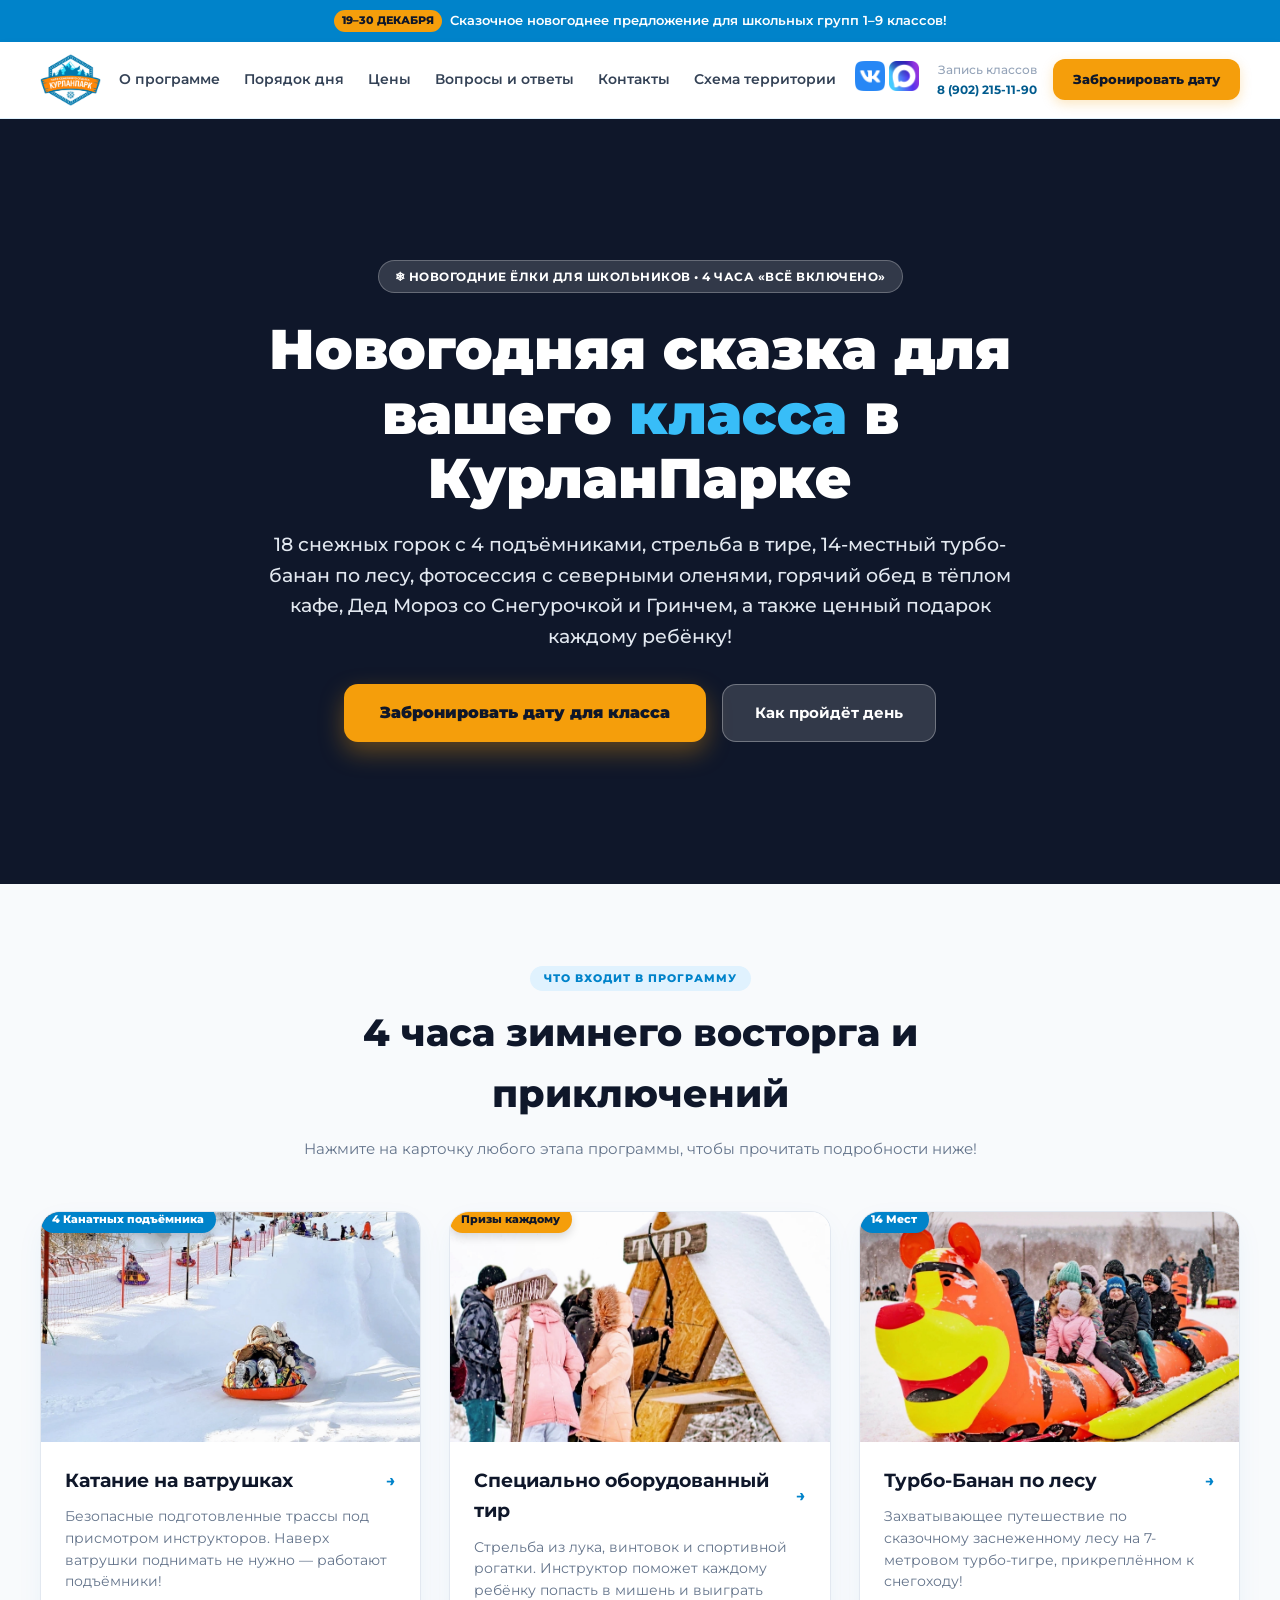
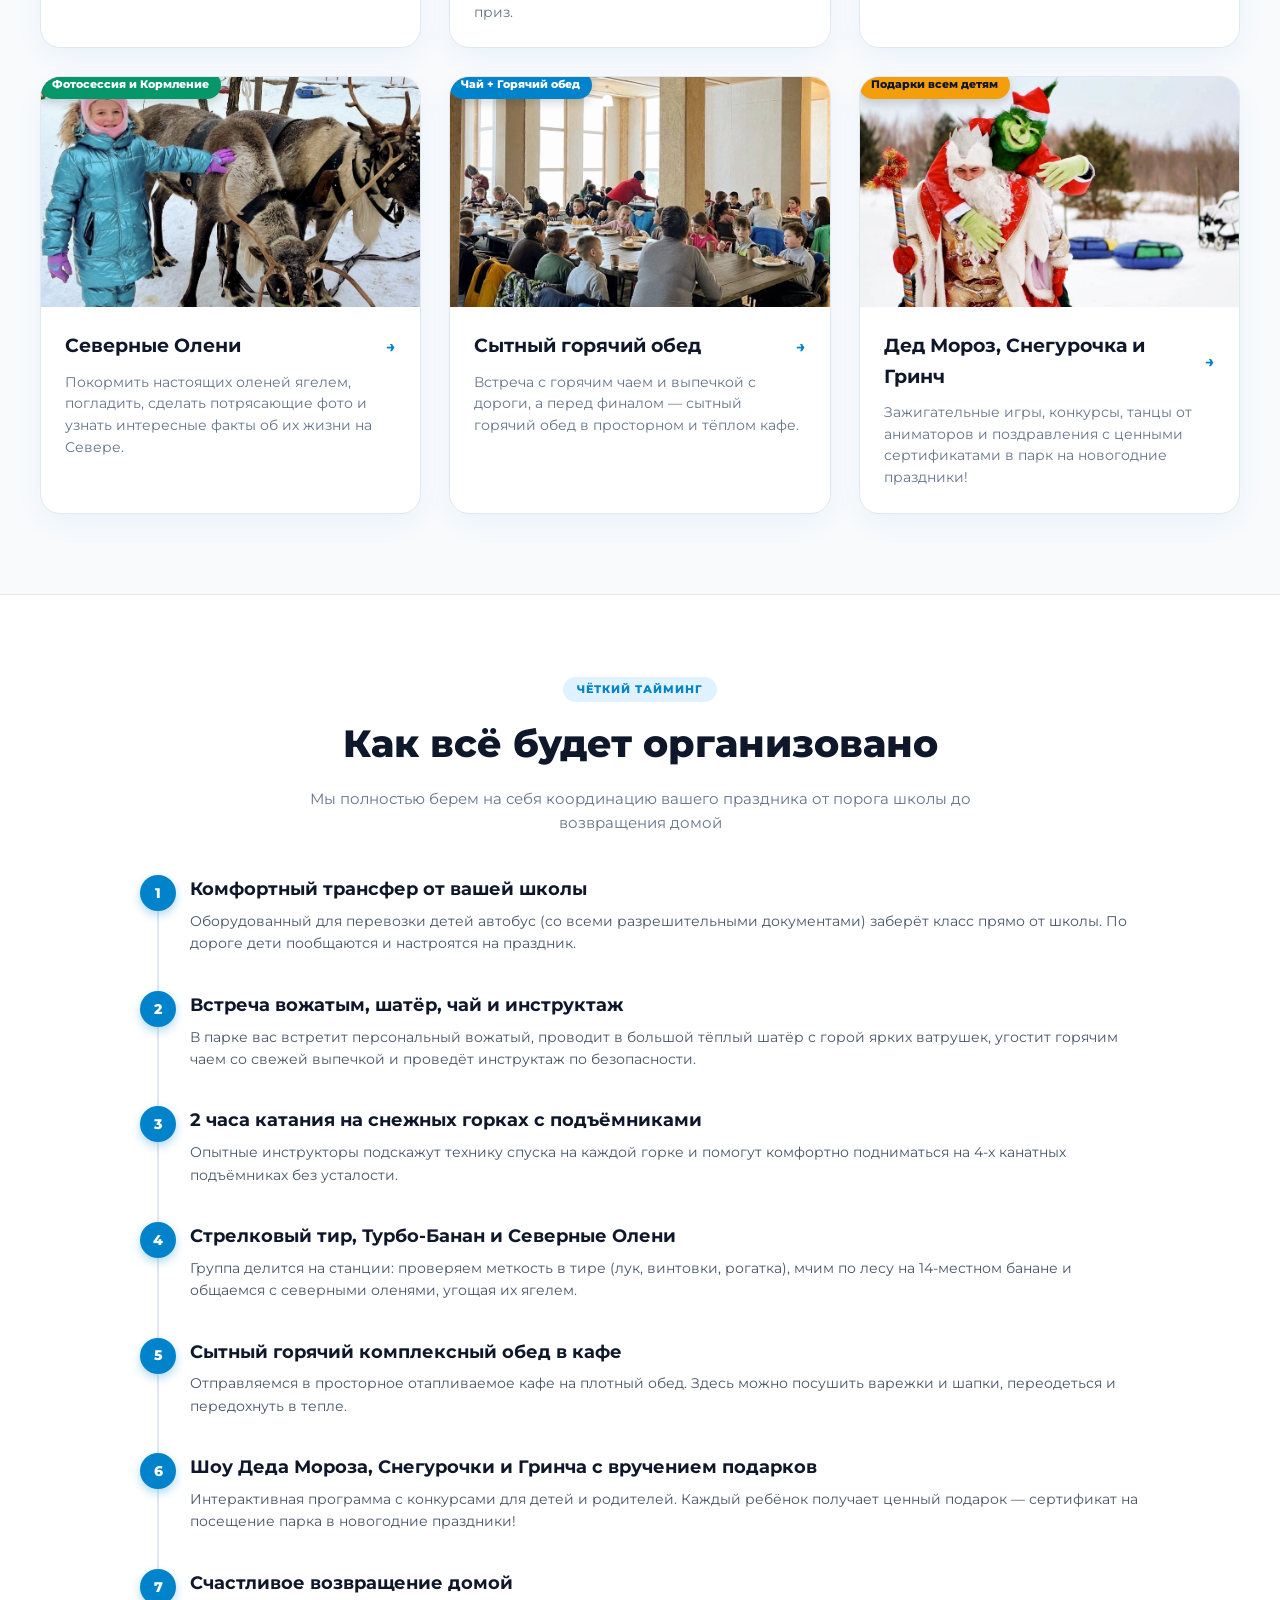
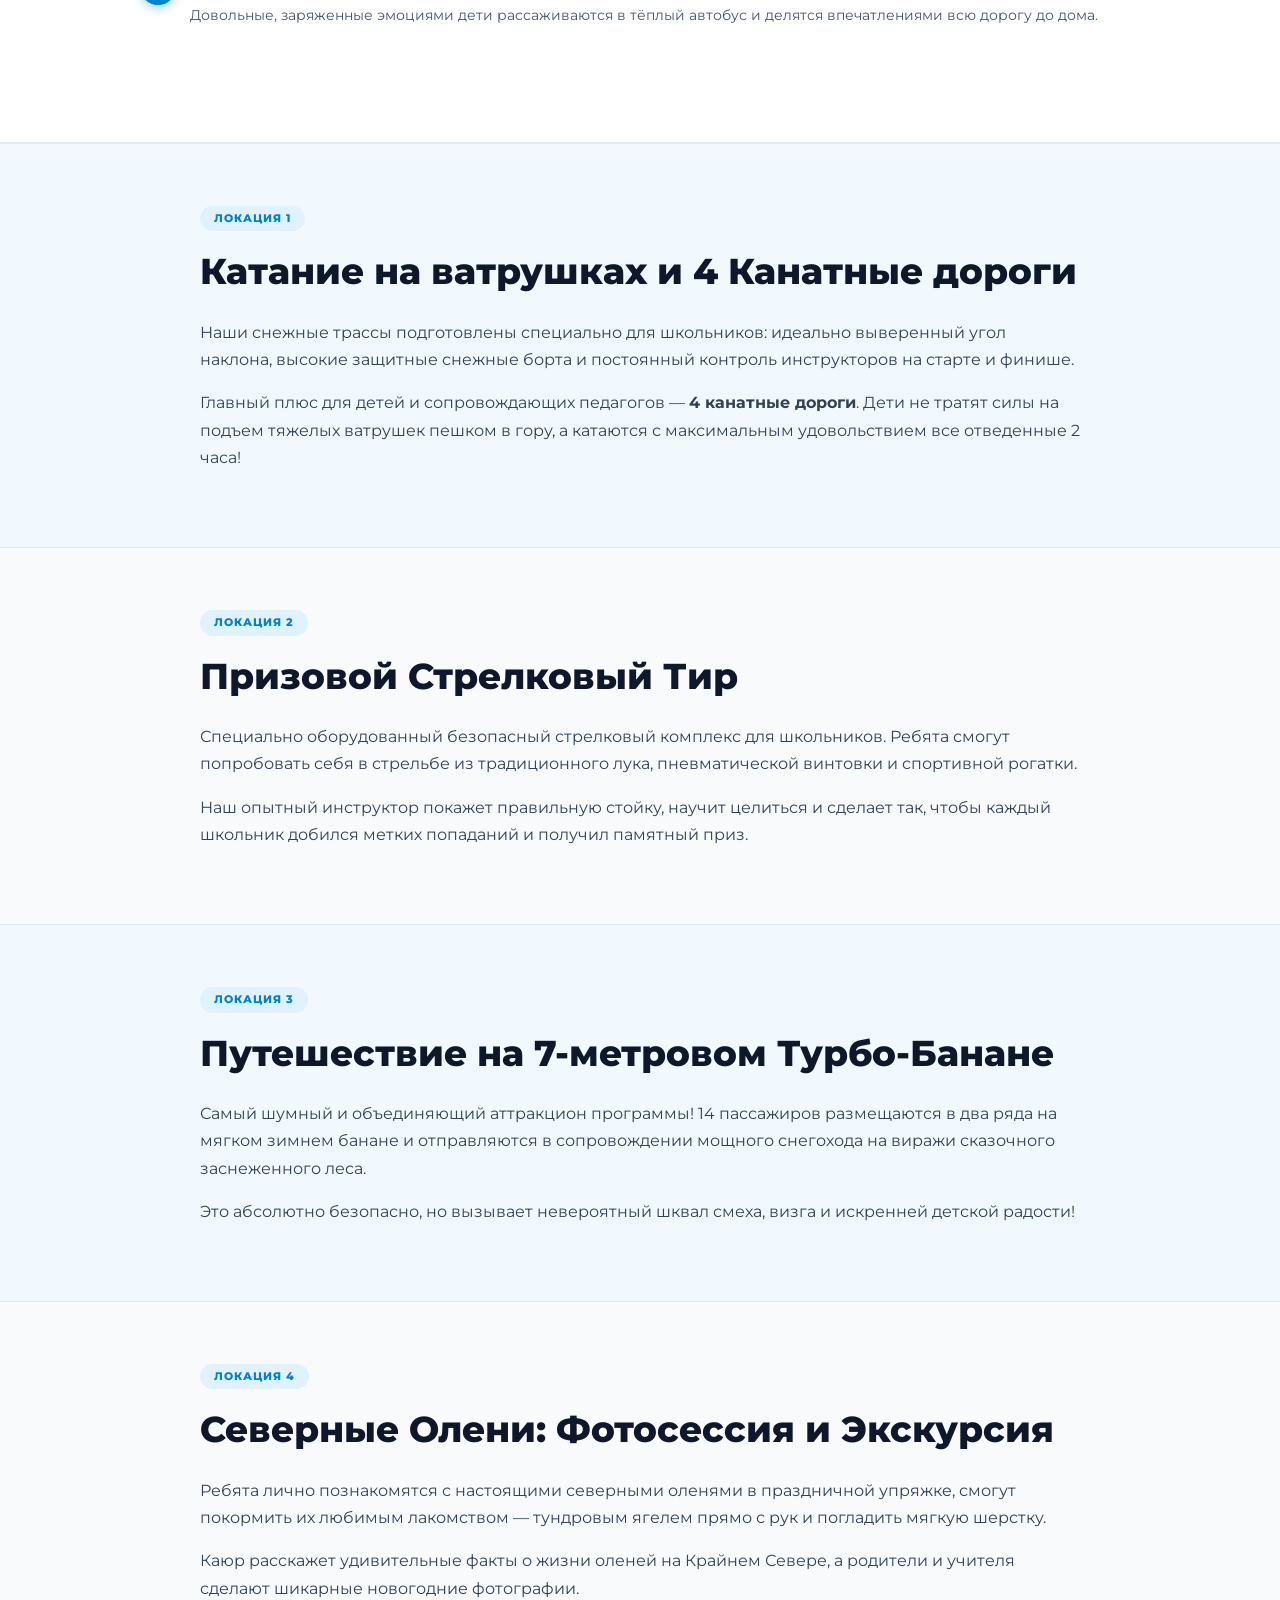
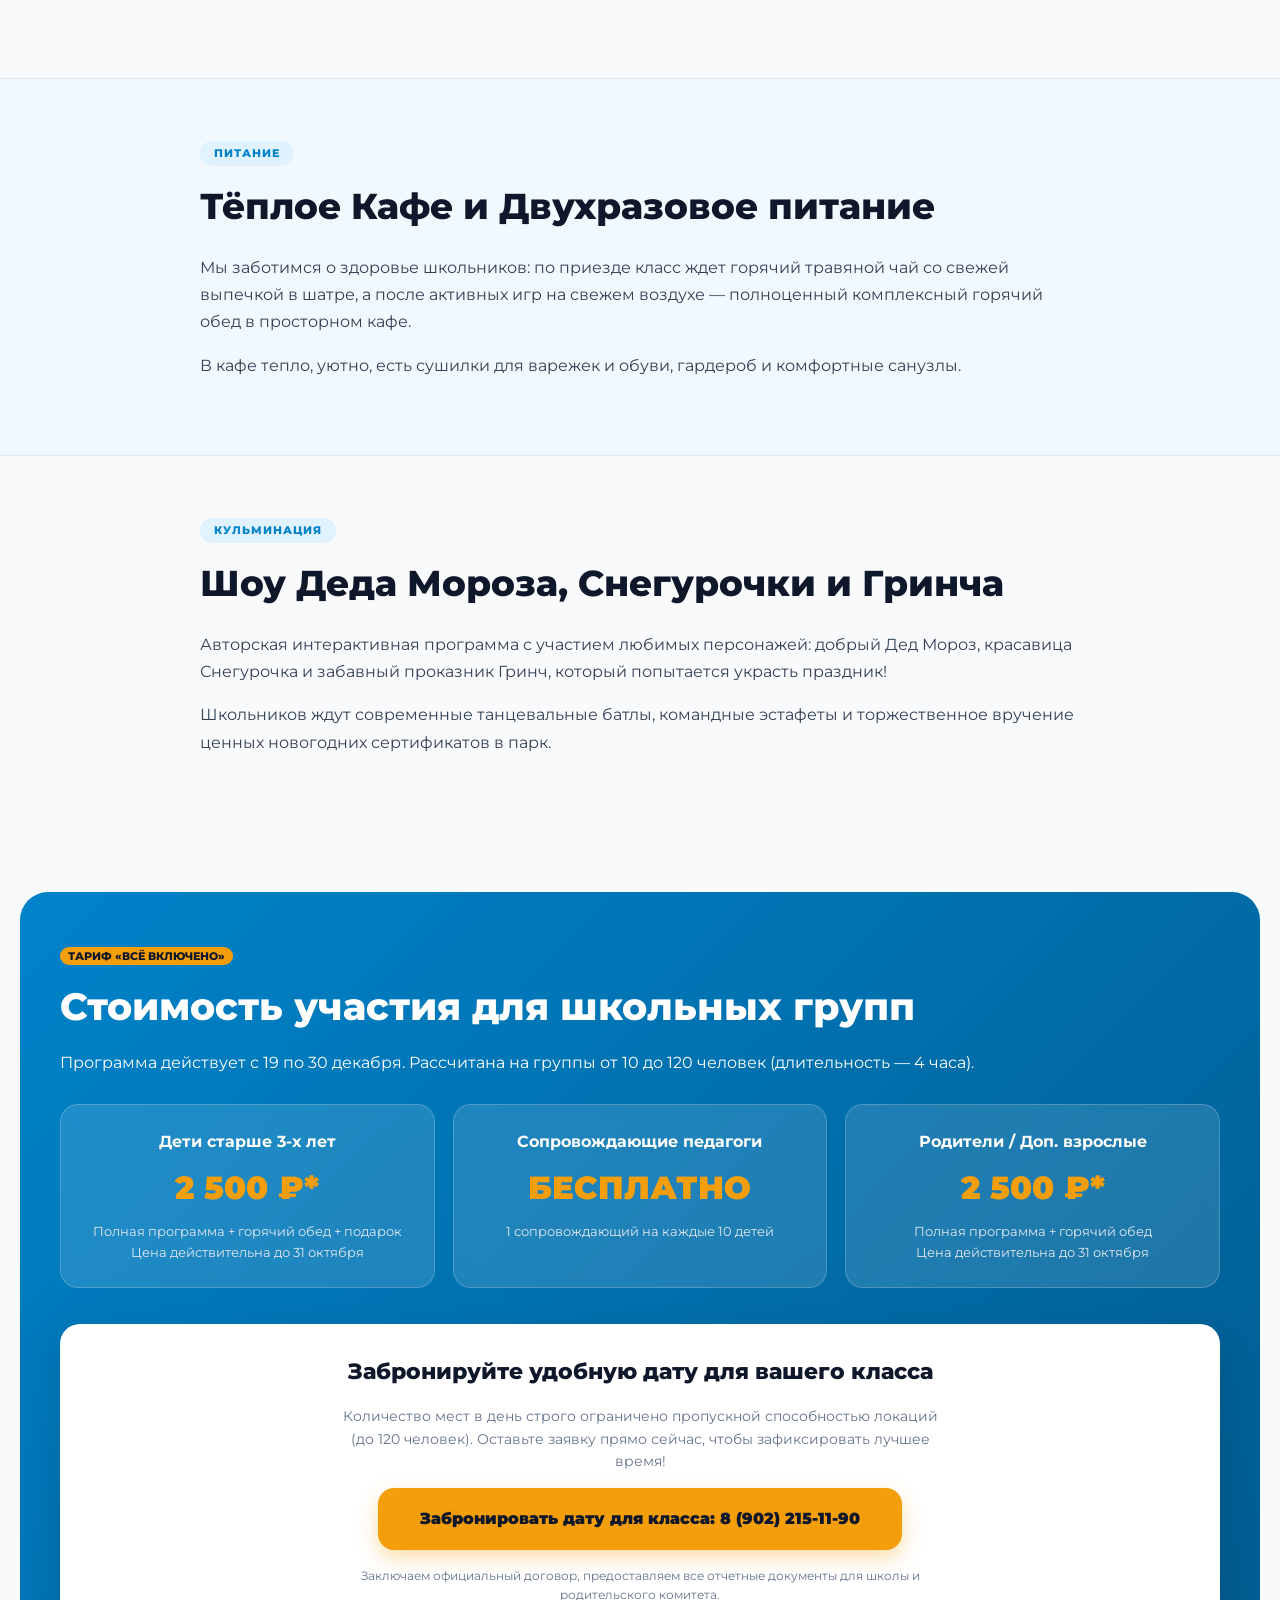
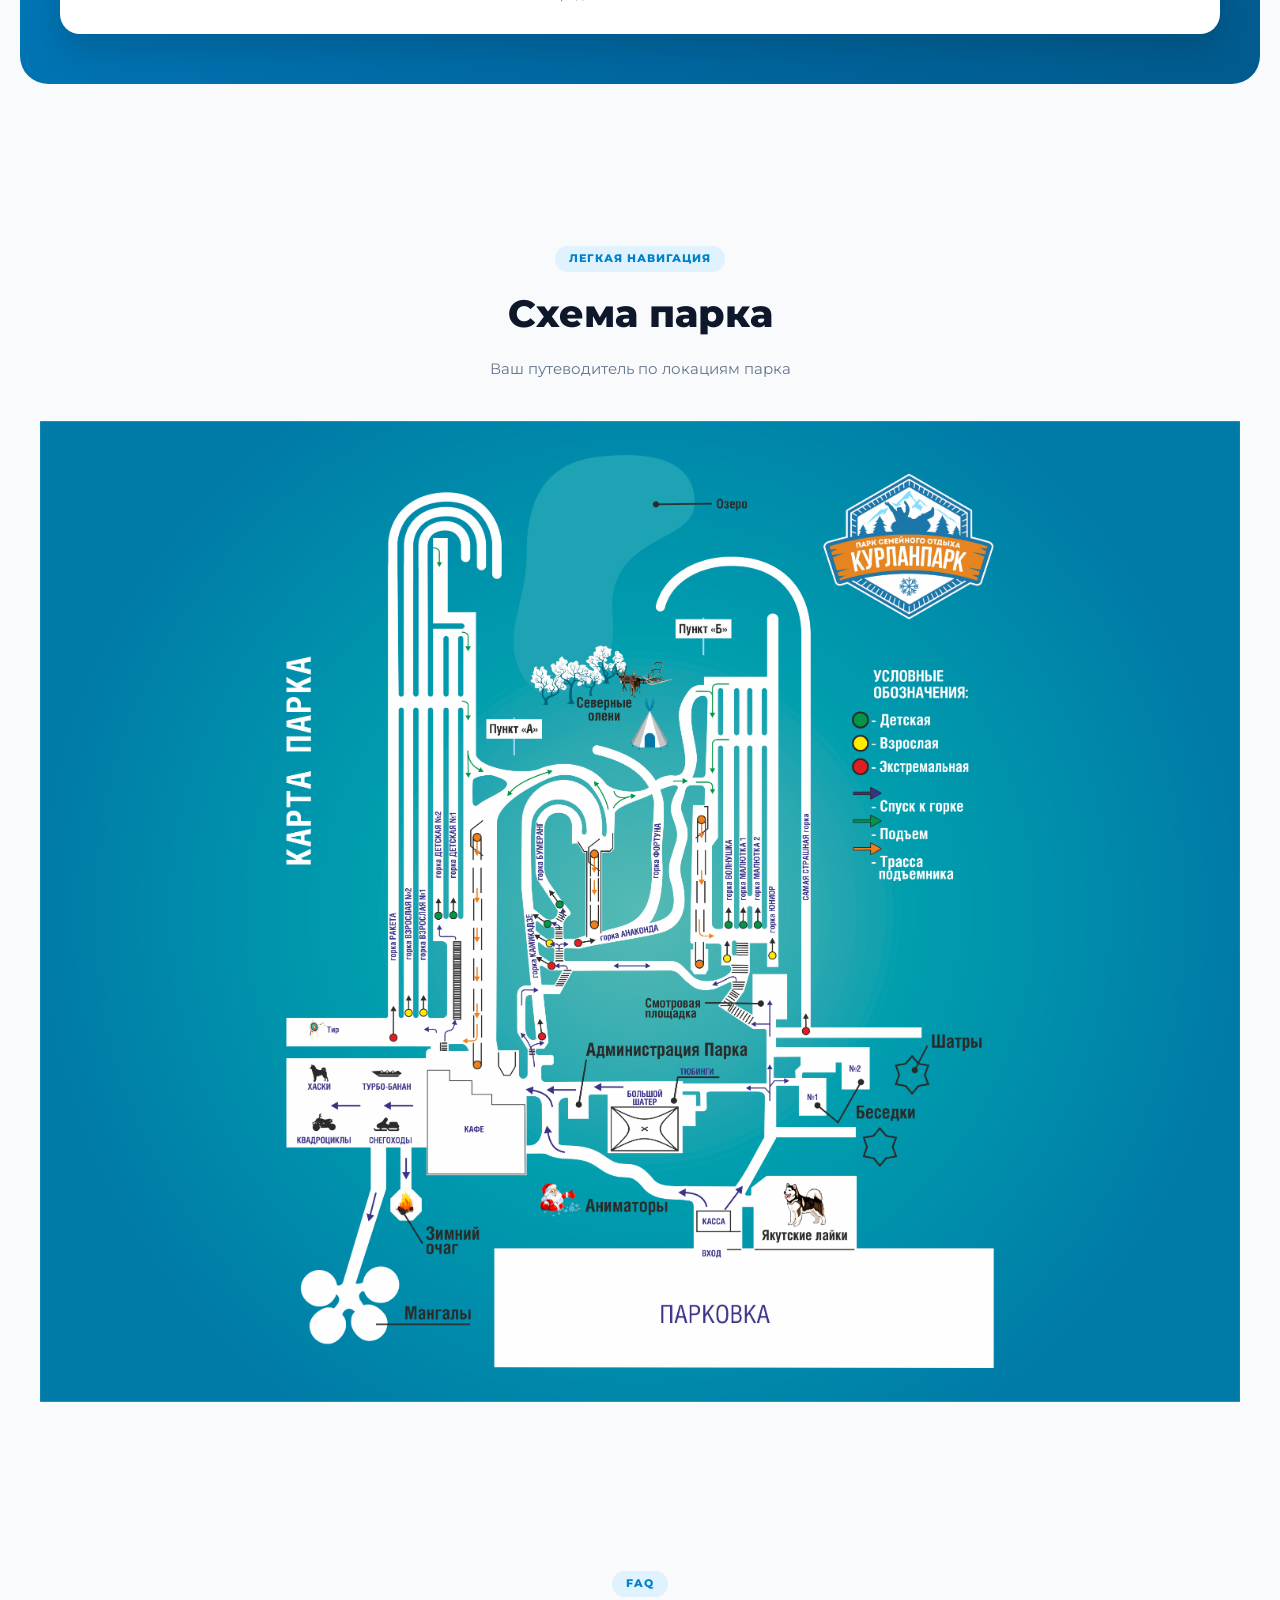
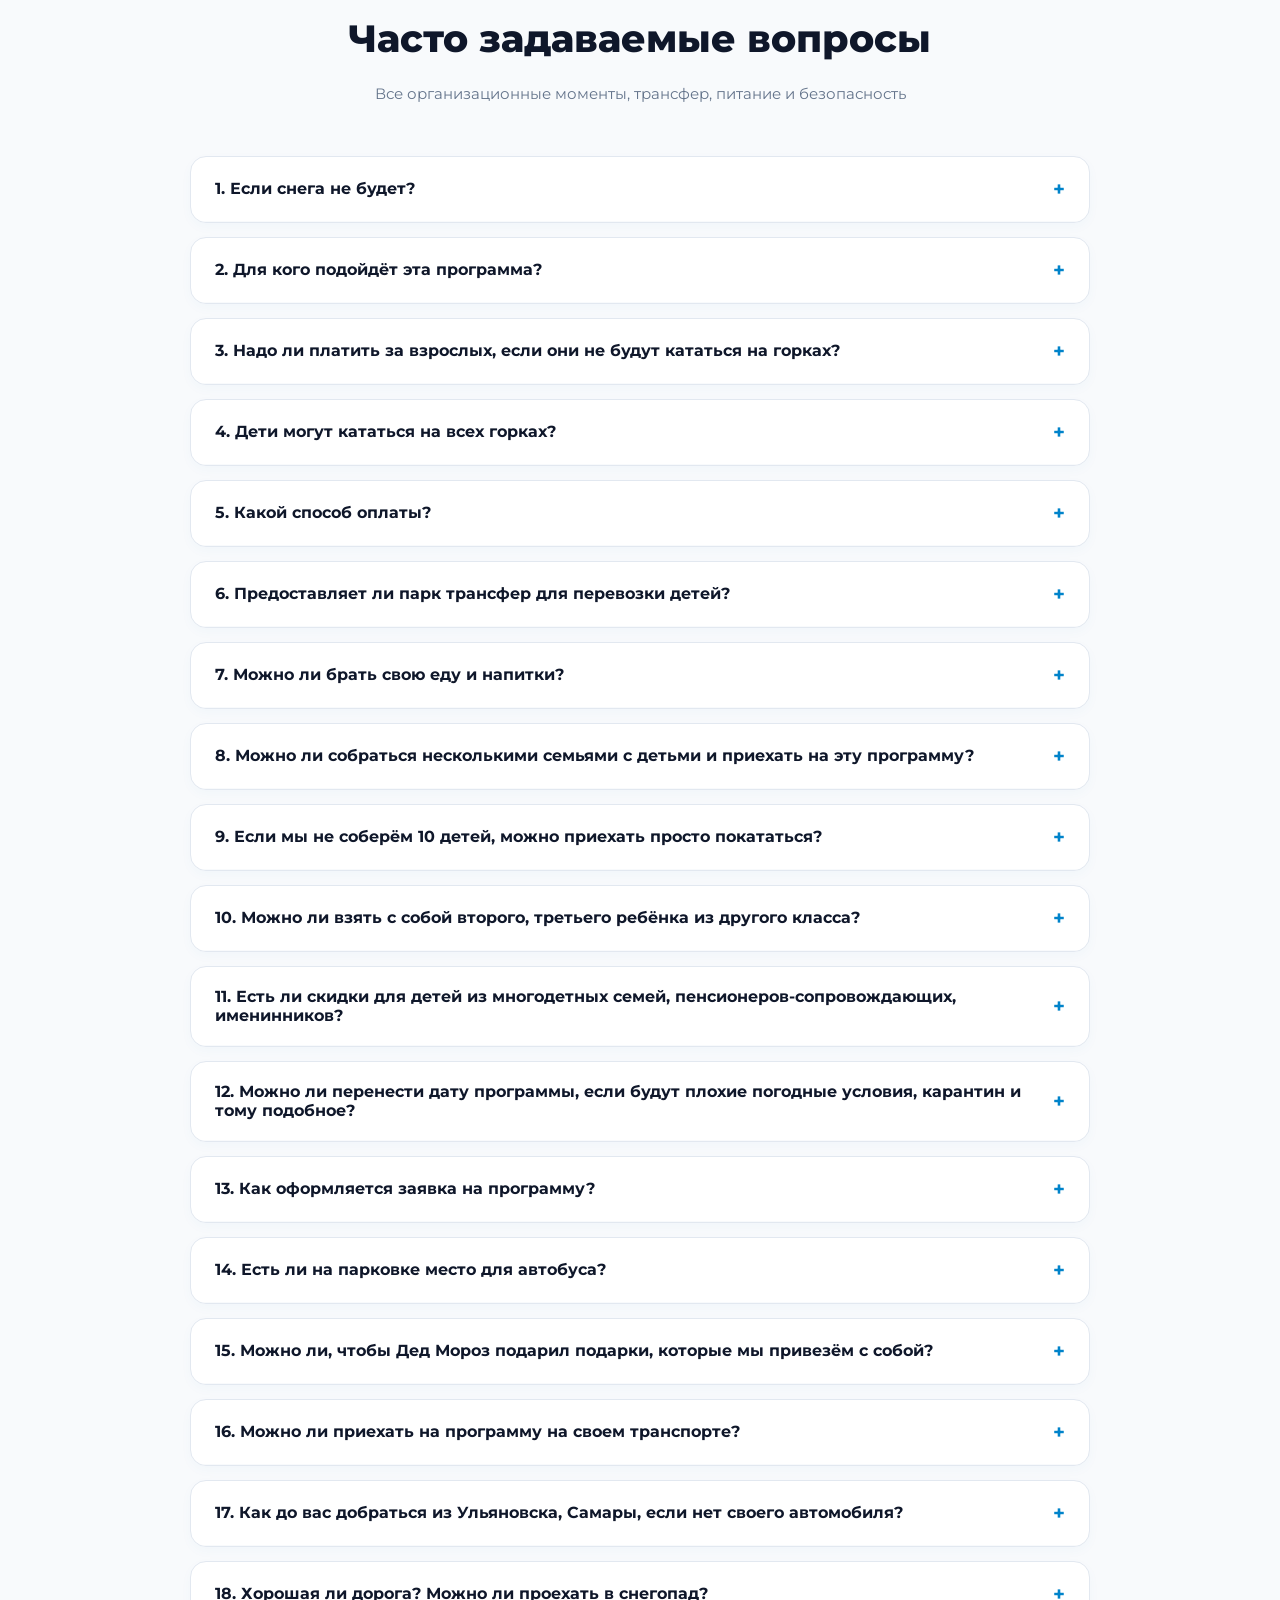
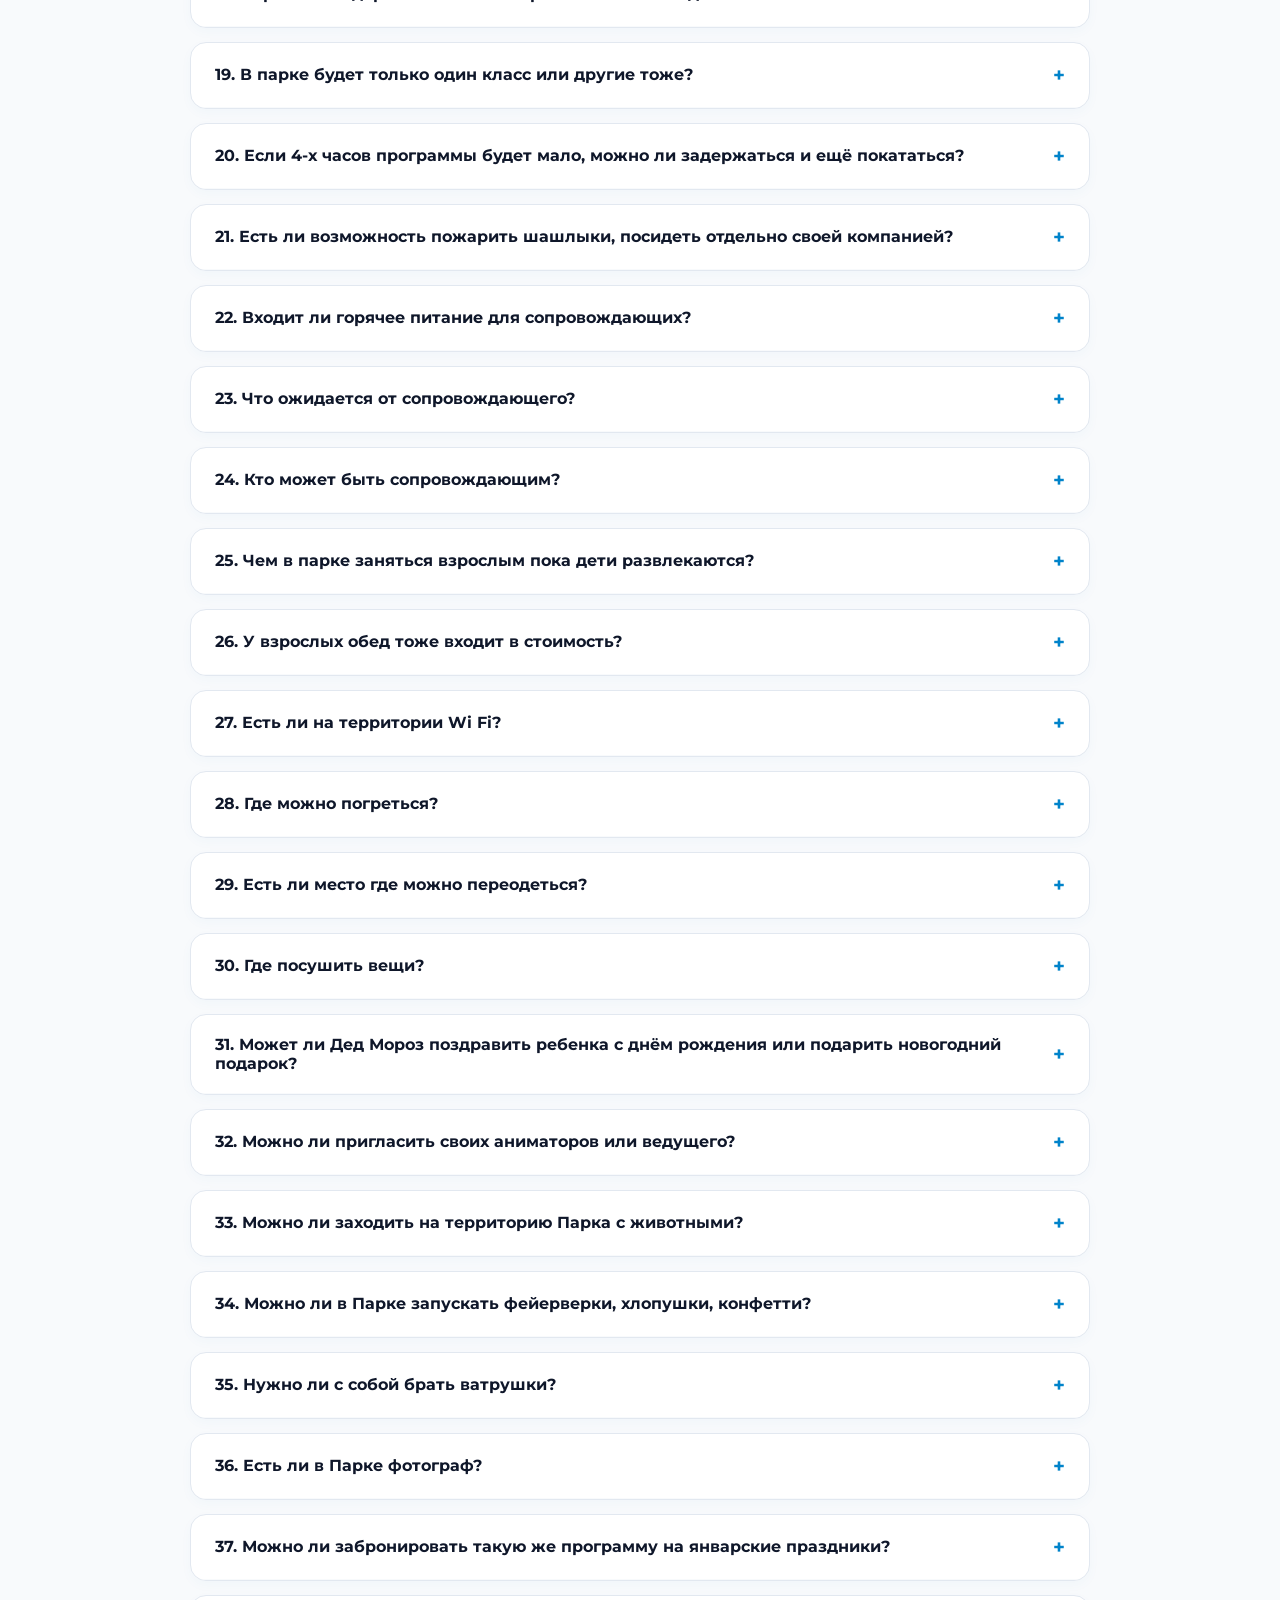
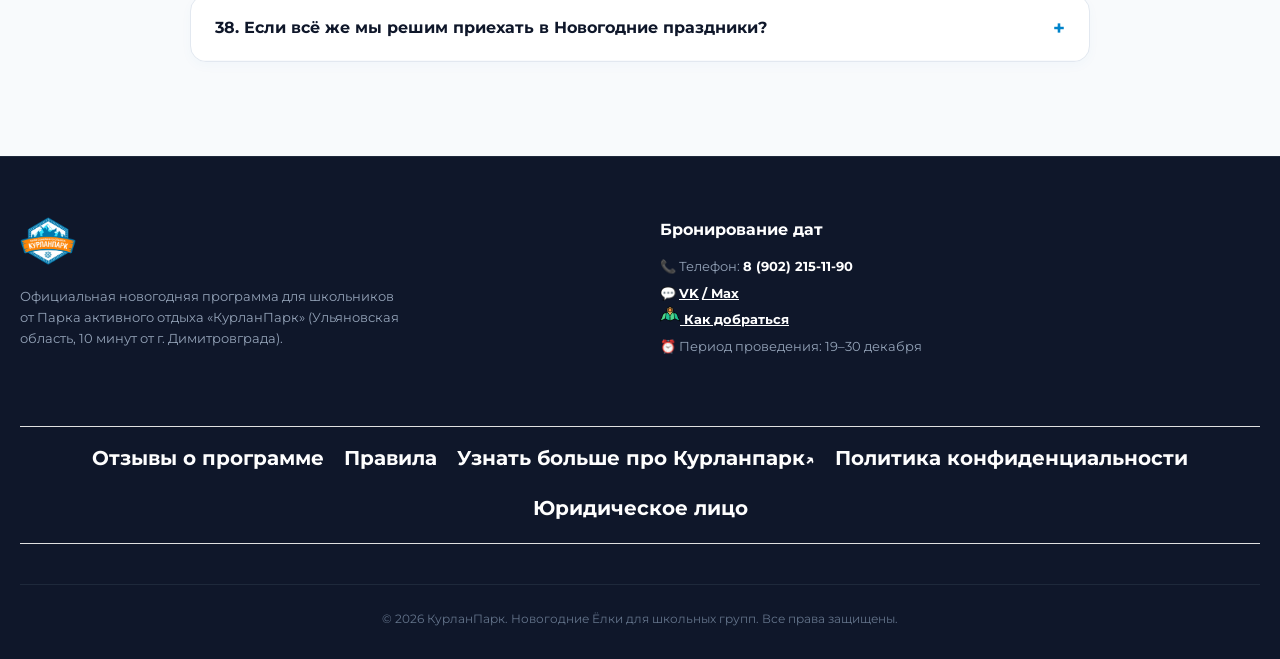
==== commit a189bdce: "commit" ====
--- a/index.html
+++ b/index.html
@@ -558,7 +558,7 @@
             <div class="footer-col footer-contacts">
                 <h4>Бронирование дат</h4>
                 <p>📞 Телефон: <strong style="color:#fff;">8 (902) 215-11-90</strong></p>
-                <p>💬 <a href="https://vk.ru/kurlanpark">Мессенеджер VK</a><br> 💬 <a href="https://max.ru/u/f9LHodD0cOKRptvxc7l4sVA-uCkMzwAs51ICsz29DarOvbH1M97HZJHK6Vc">Мессенджер Max</a><br><img src="img/maps.png" alt="карты" height="20px"><a href="https://yandex.ru/maps/?ll=49.715126%2C54.272762&mode=routes&rtext=~54.278810%2C49.726176&rtt=auto&ruri=~ymapsbm1%3A%2F%2Forg%3Foid%3D228138679872&z=15"> Как добраться</a></p>
+                <p>💬 <a href="https://vk.ru/kurlanpark">VK</a> <a href="https://max.ru/u/f9LHodD0cOKRptvxc7l4sVA-uCkMzwAs51ICsz29DarOvbH1M97HZJHK6Vc">/ Max</a><br><img src="img/maps.png" alt="карты" height="20px"><a href="https://yandex.ru/maps/?ll=49.715126%2C54.272762&mode=routes&rtext=~54.278810%2C49.726176&rtt=auto&ruri=~ymapsbm1%3A%2F%2Forg%3Foid%3D228138679872&z=15"> Как добраться</a></p>
                 <p>⏰ Период проведения: 19–30 декабря</p>
             </div>
         </div>
--- a/css/styles.css
+++ b/css/styles.css
@@ -709,9 +709,6 @@
 .scroll-top-btn:hover {
   transform: translateY(-2px);
 }
-.footer-contacts a{
-    text-decoration: none;
-}
 /* Mobile */
 @media (max-width: 768px) {
     nav { display: none; }
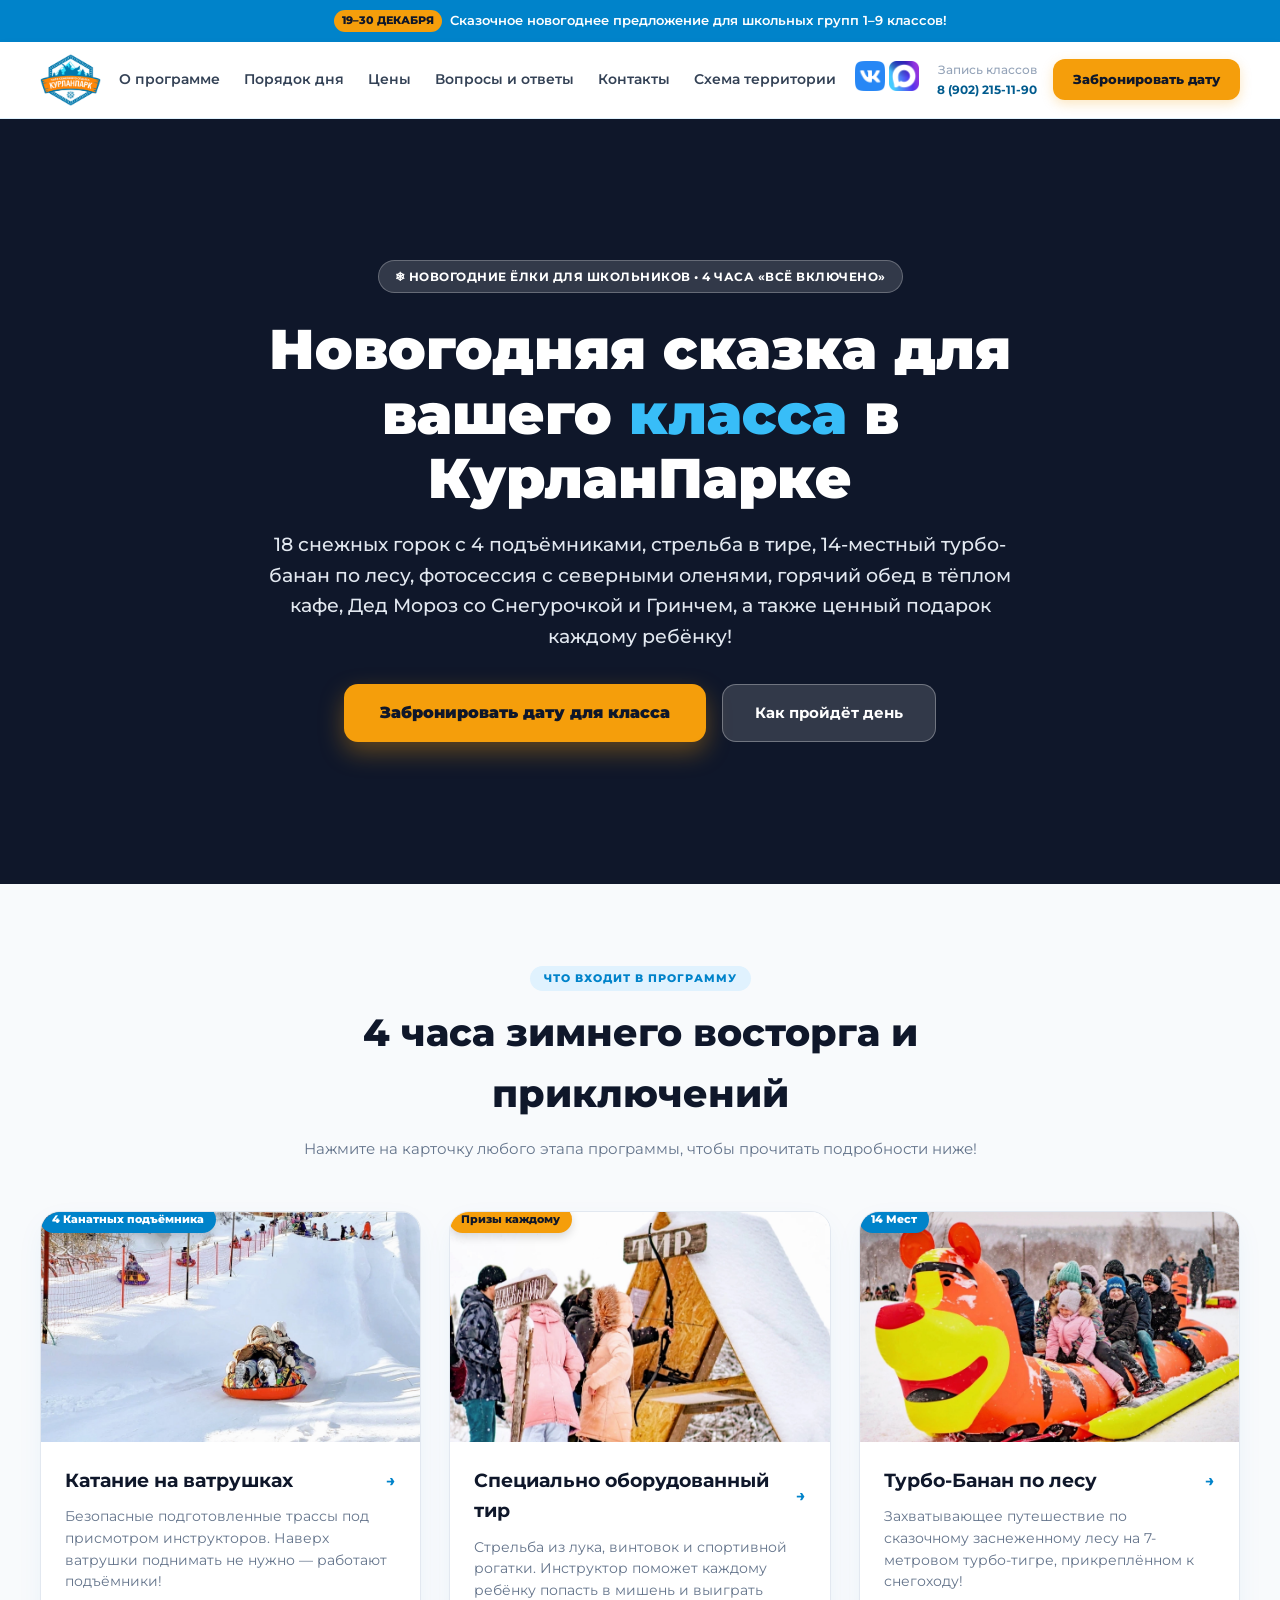
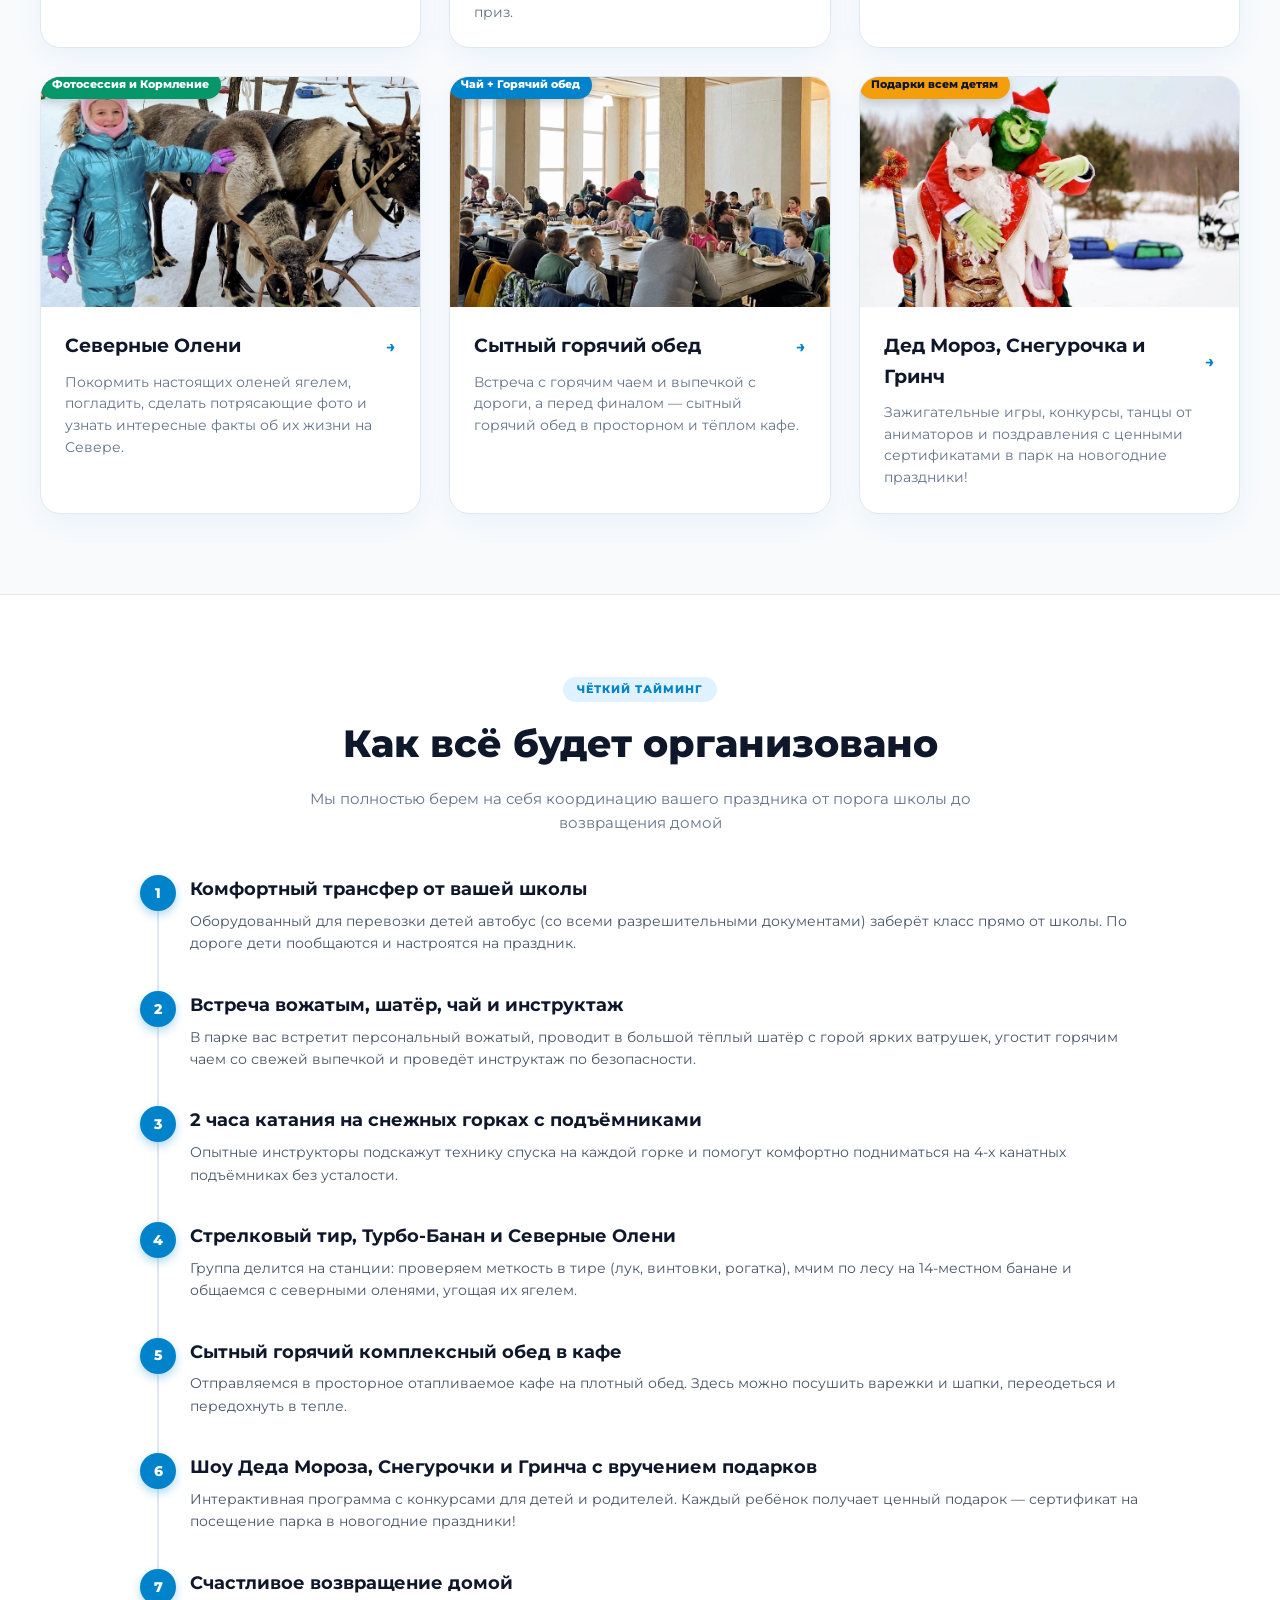
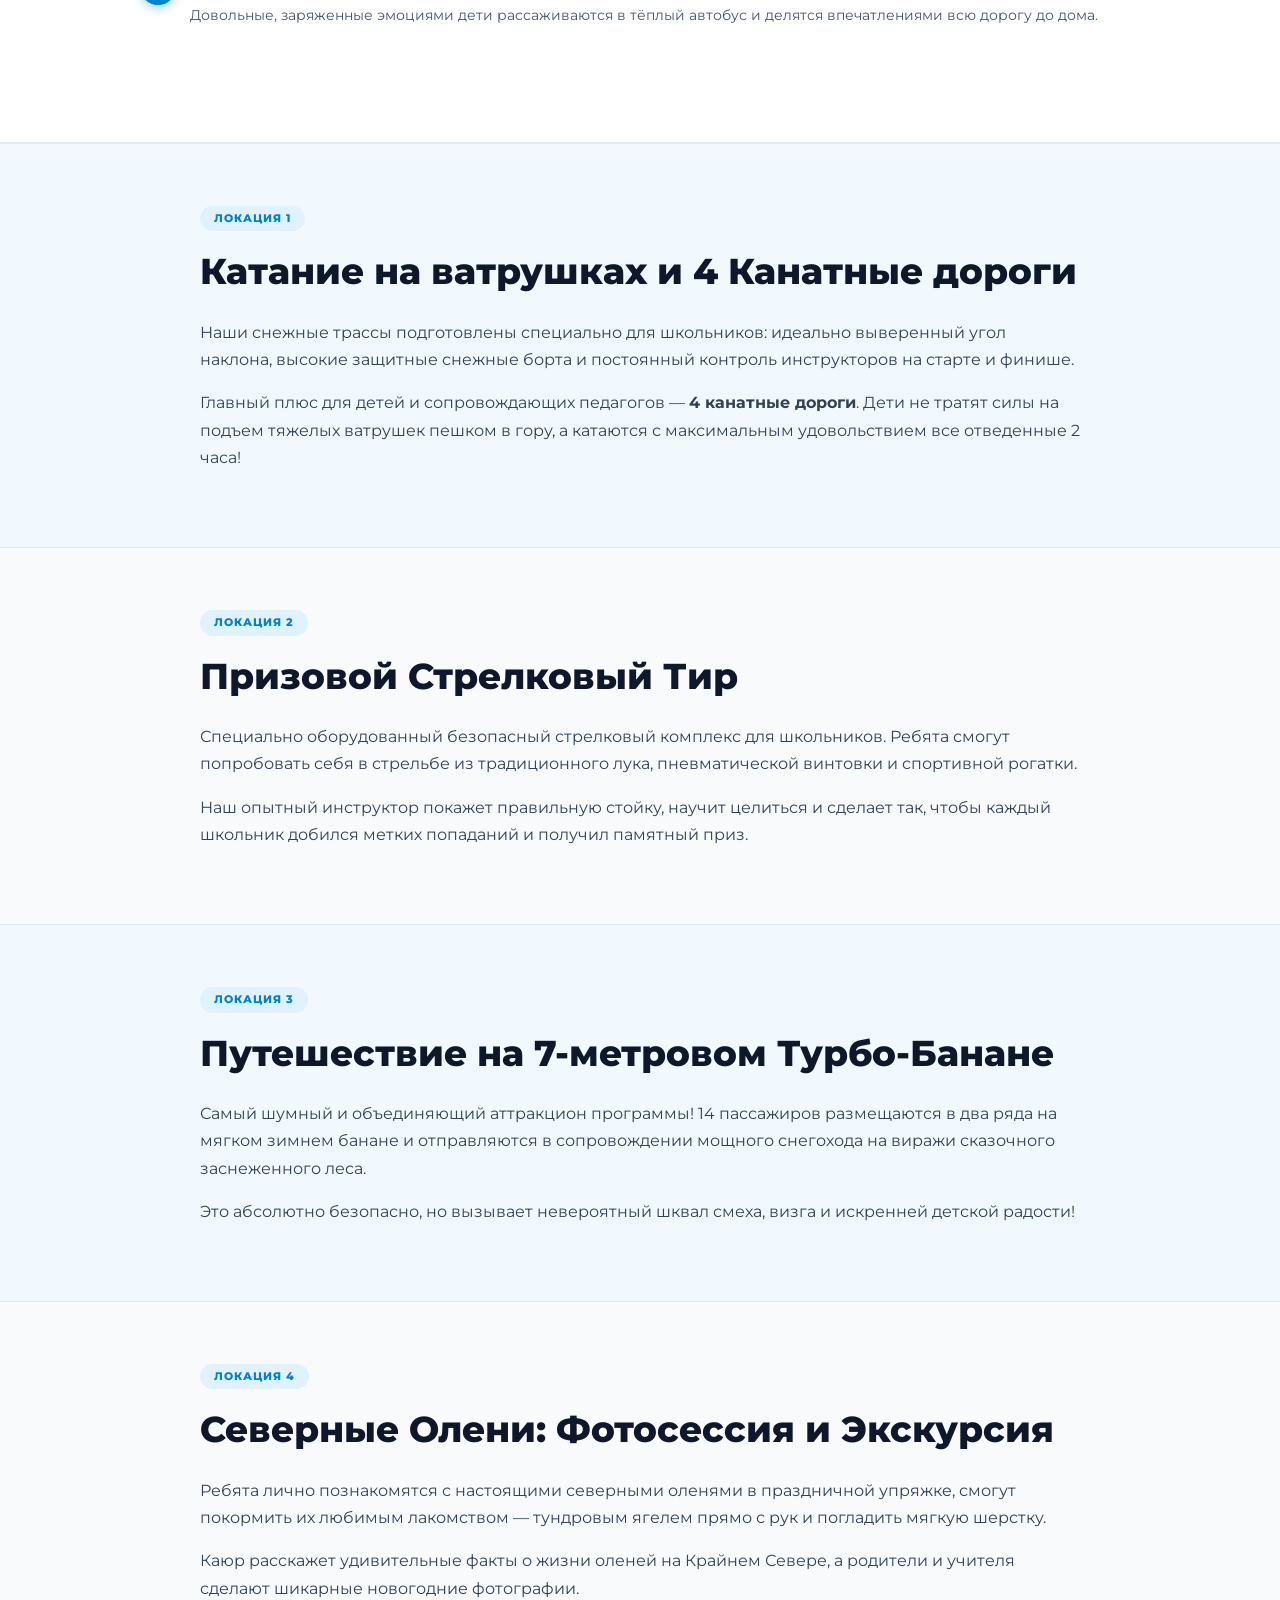
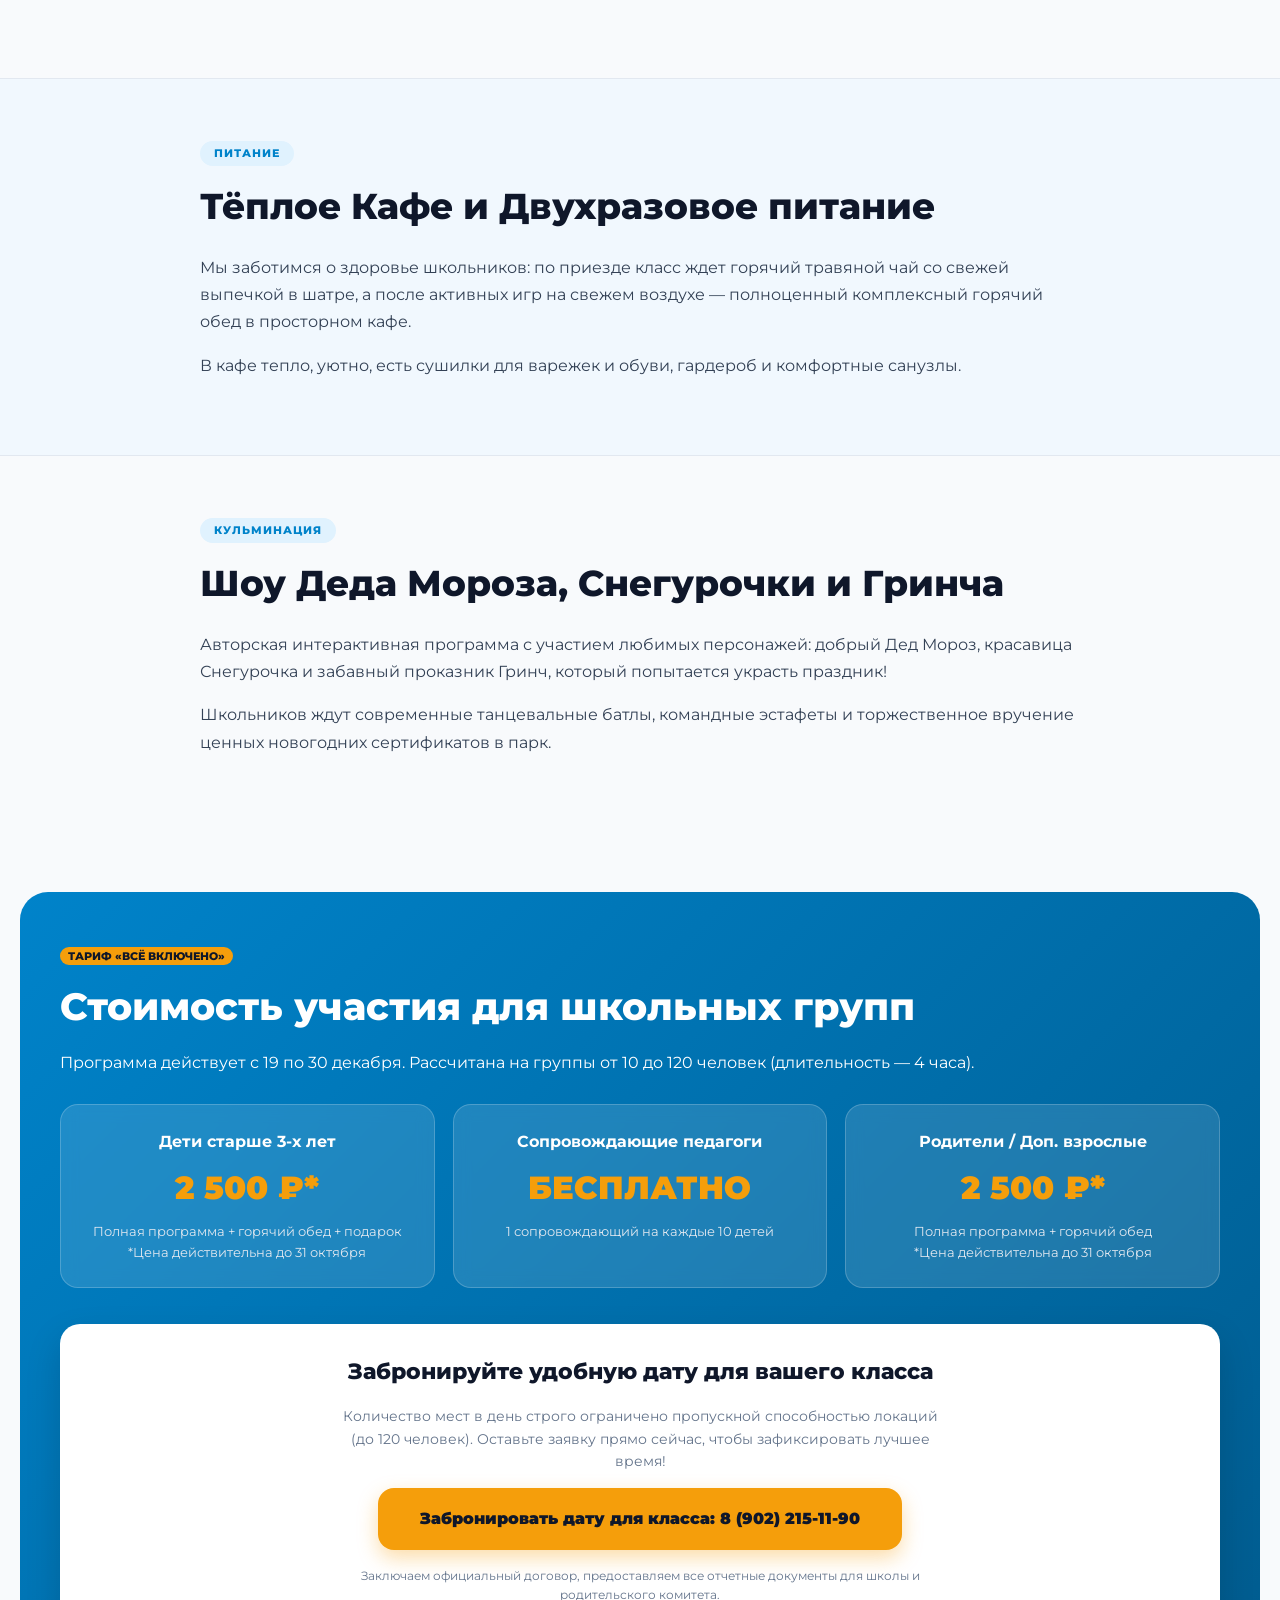
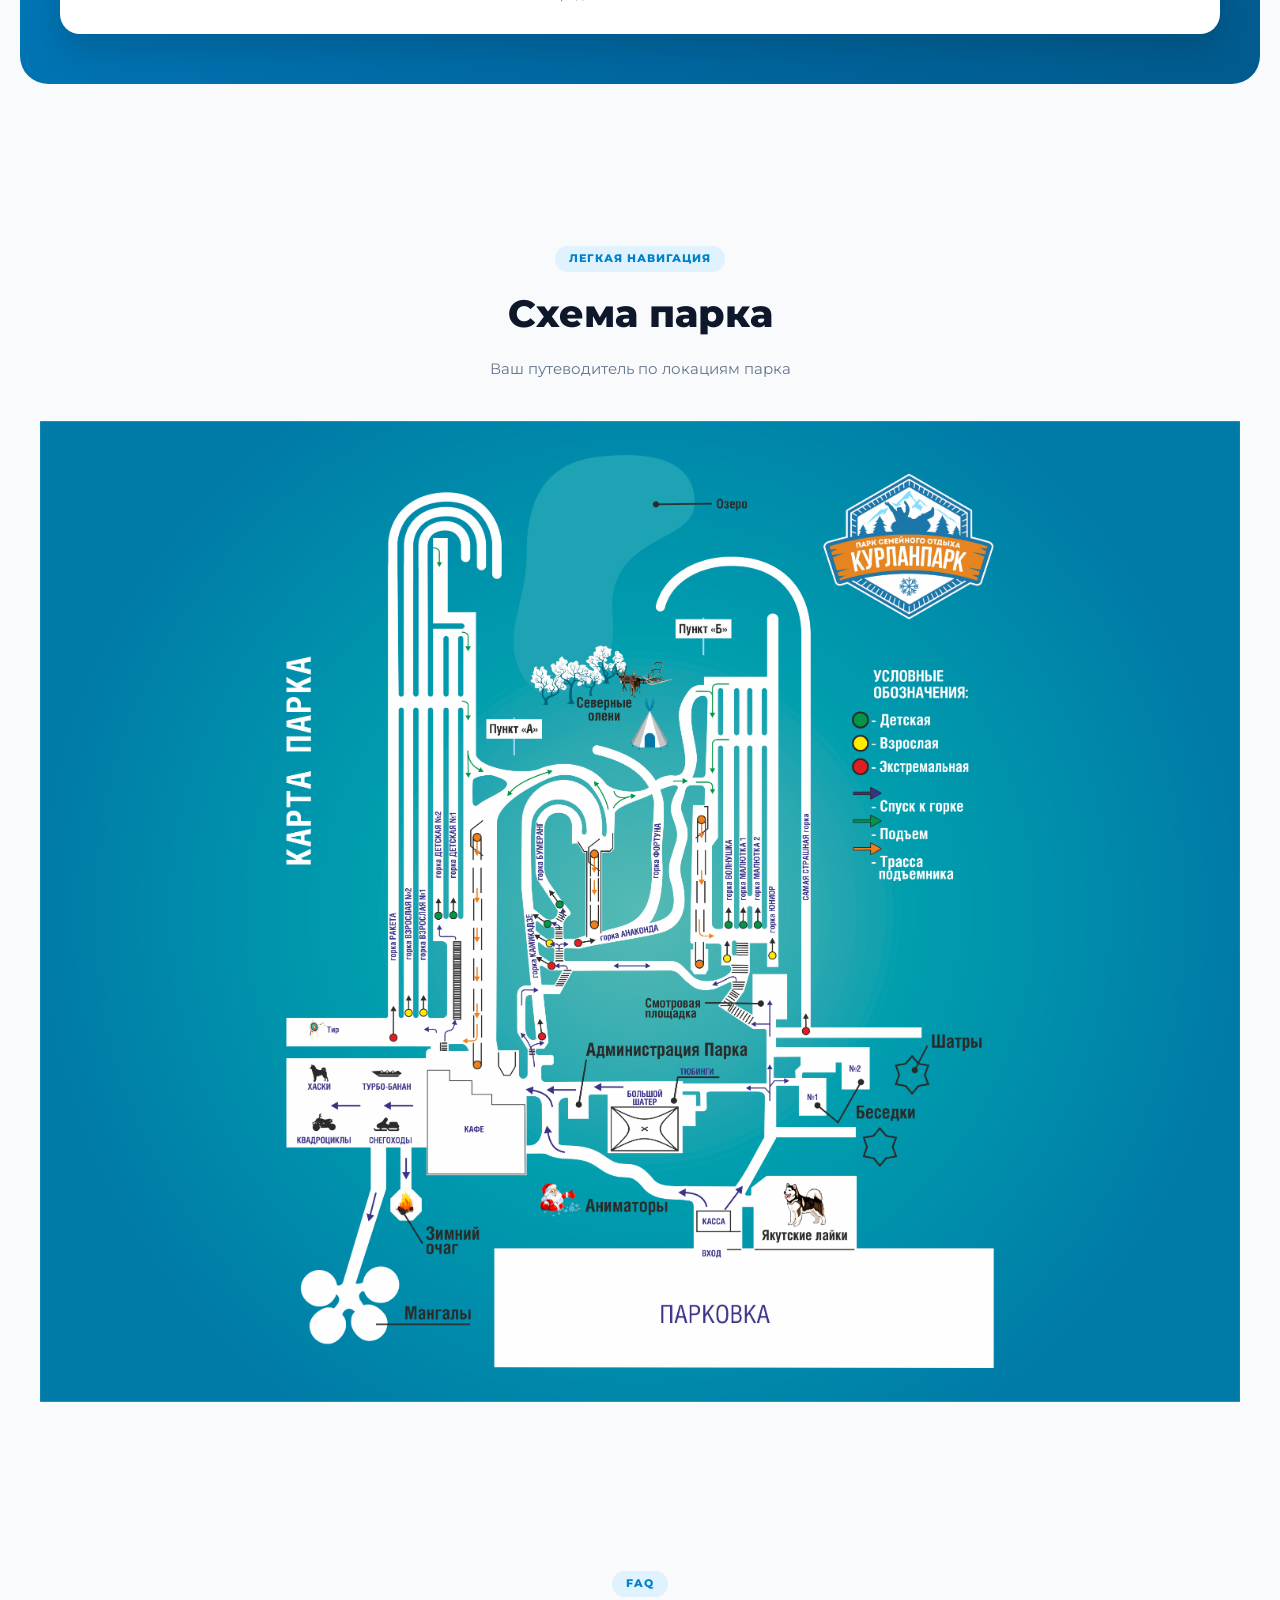
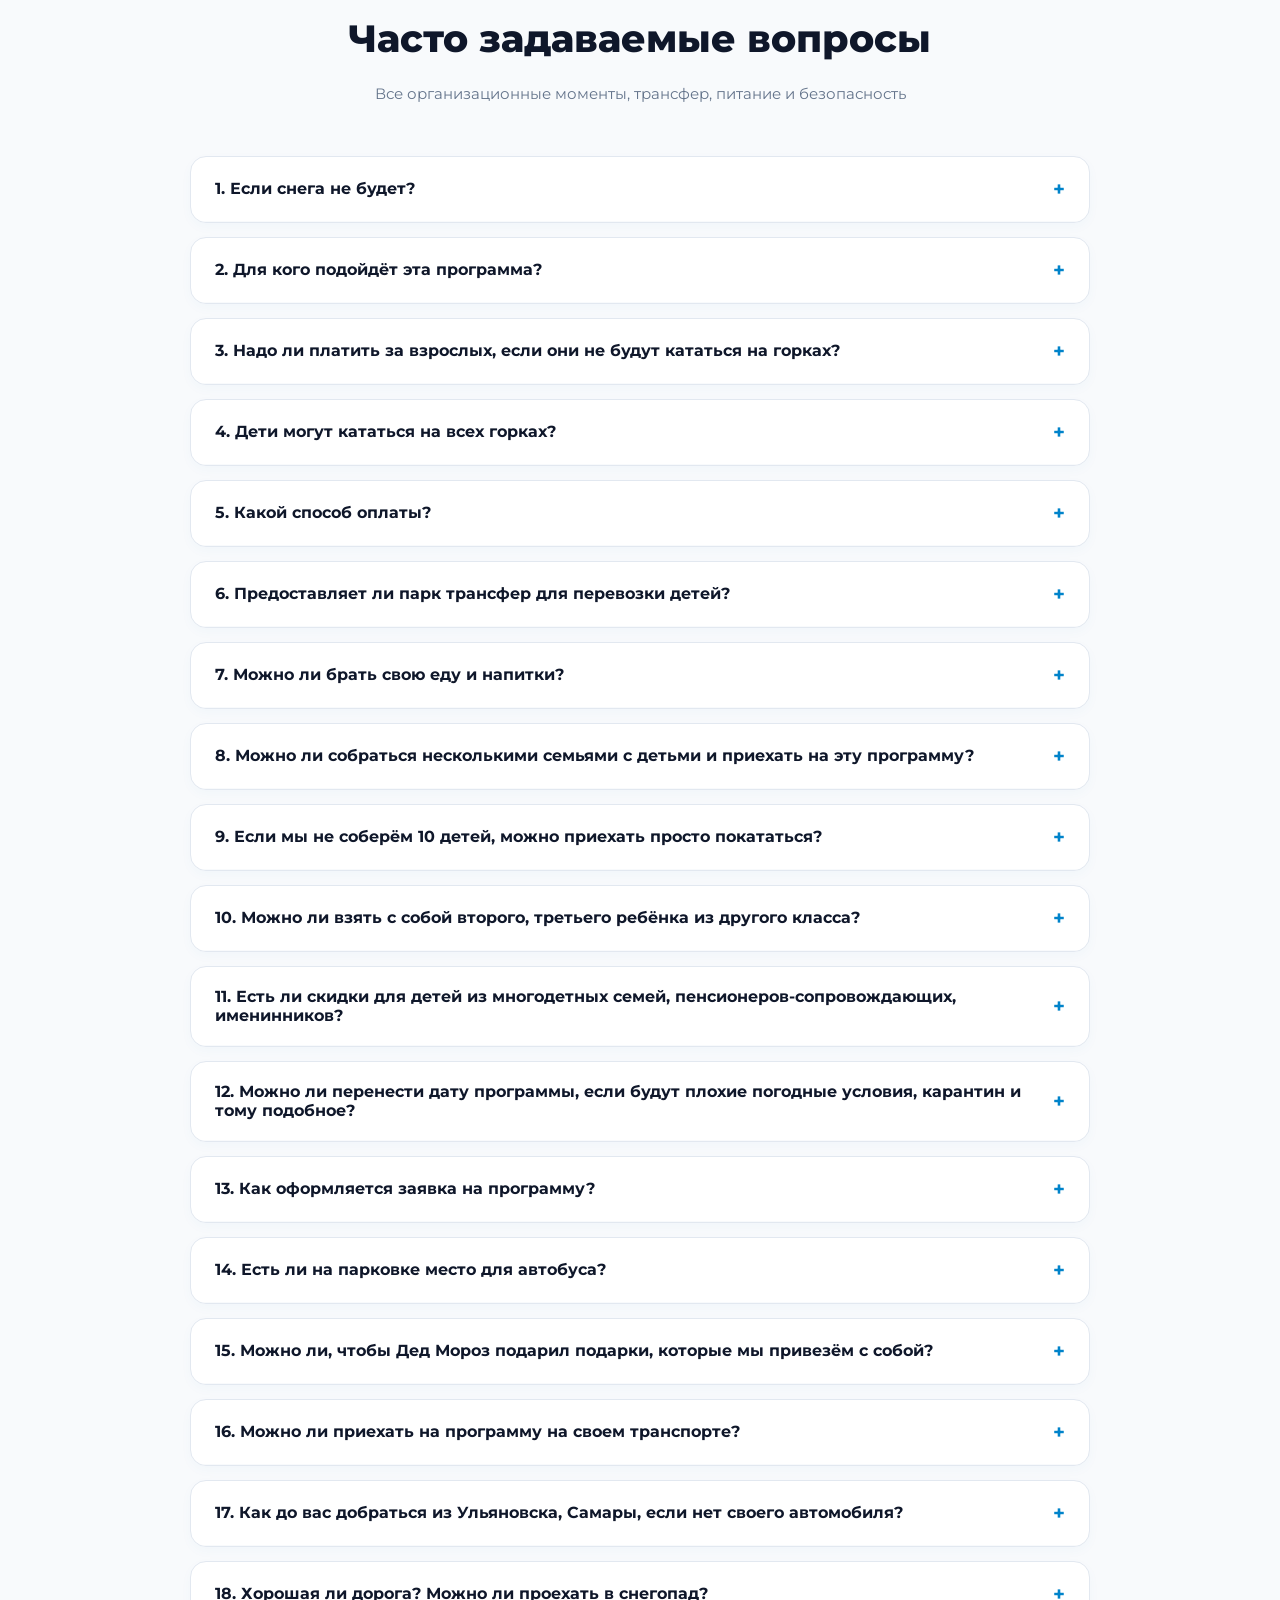
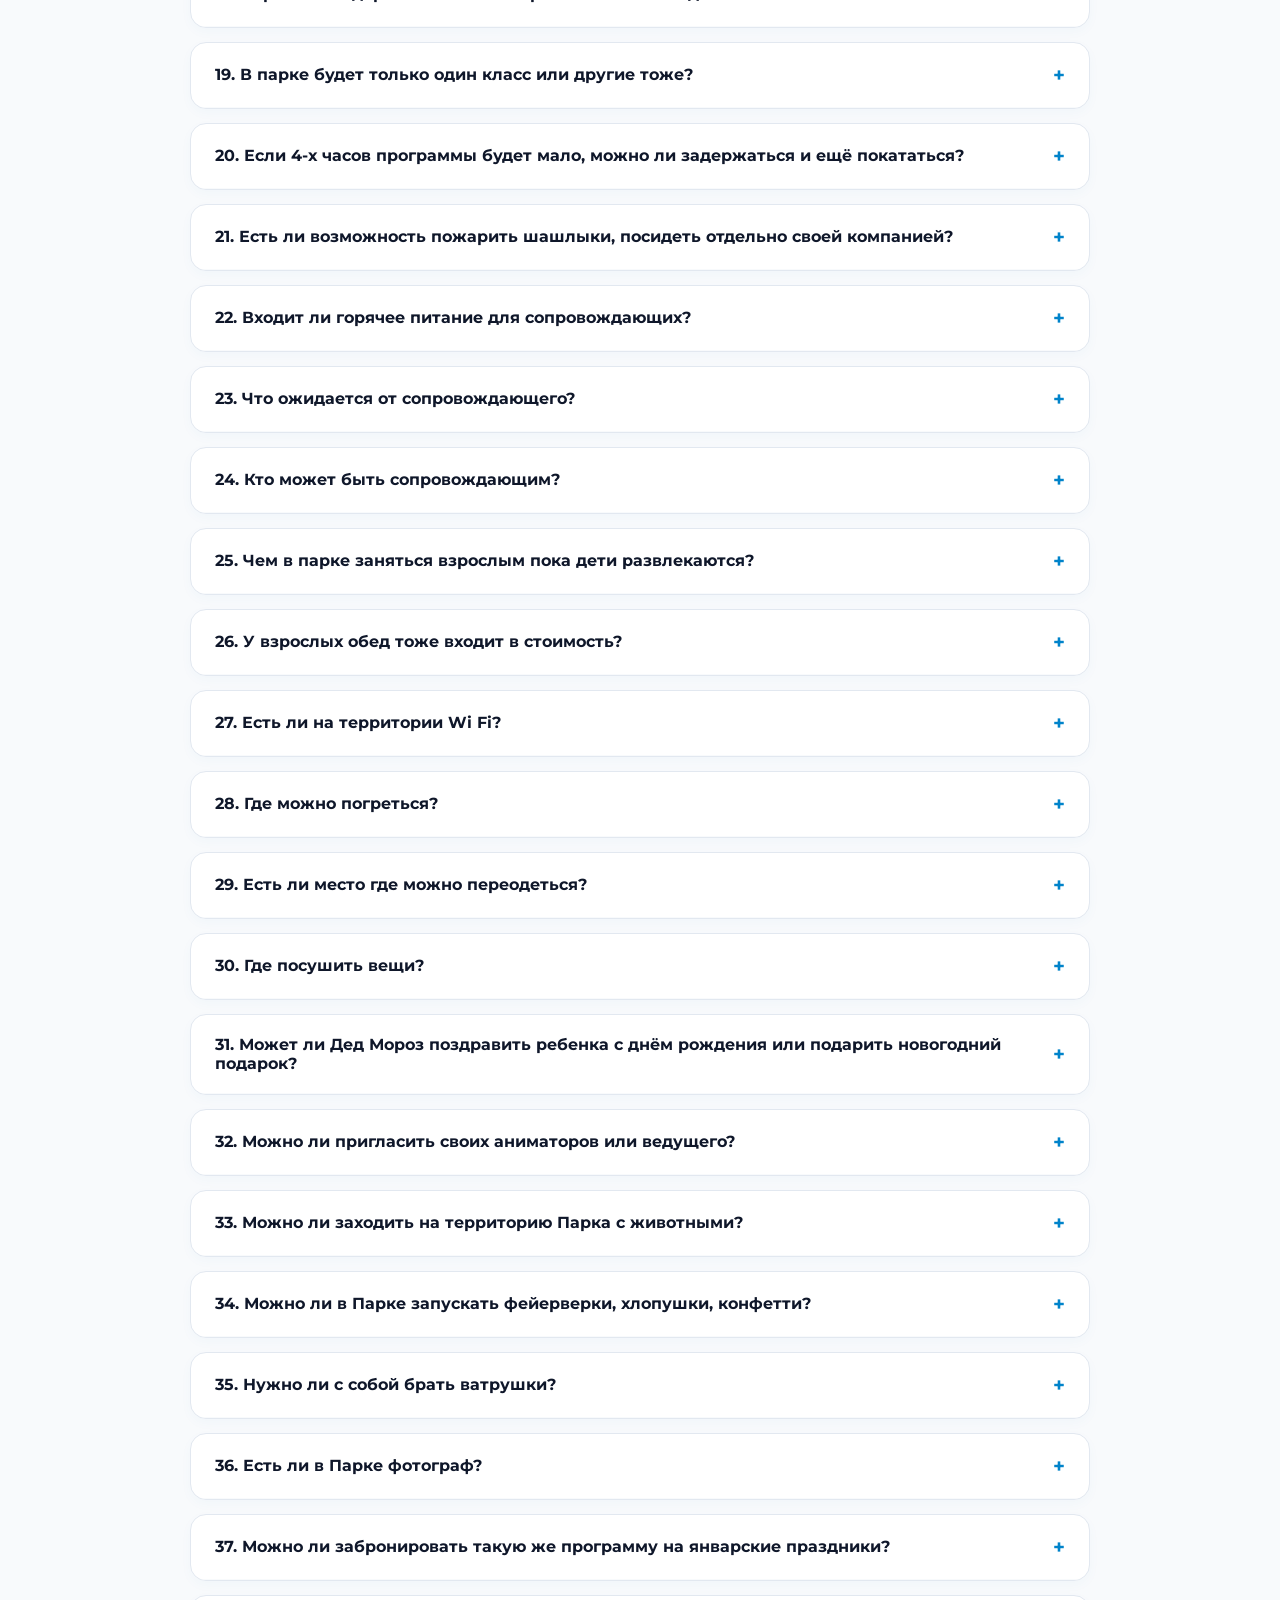
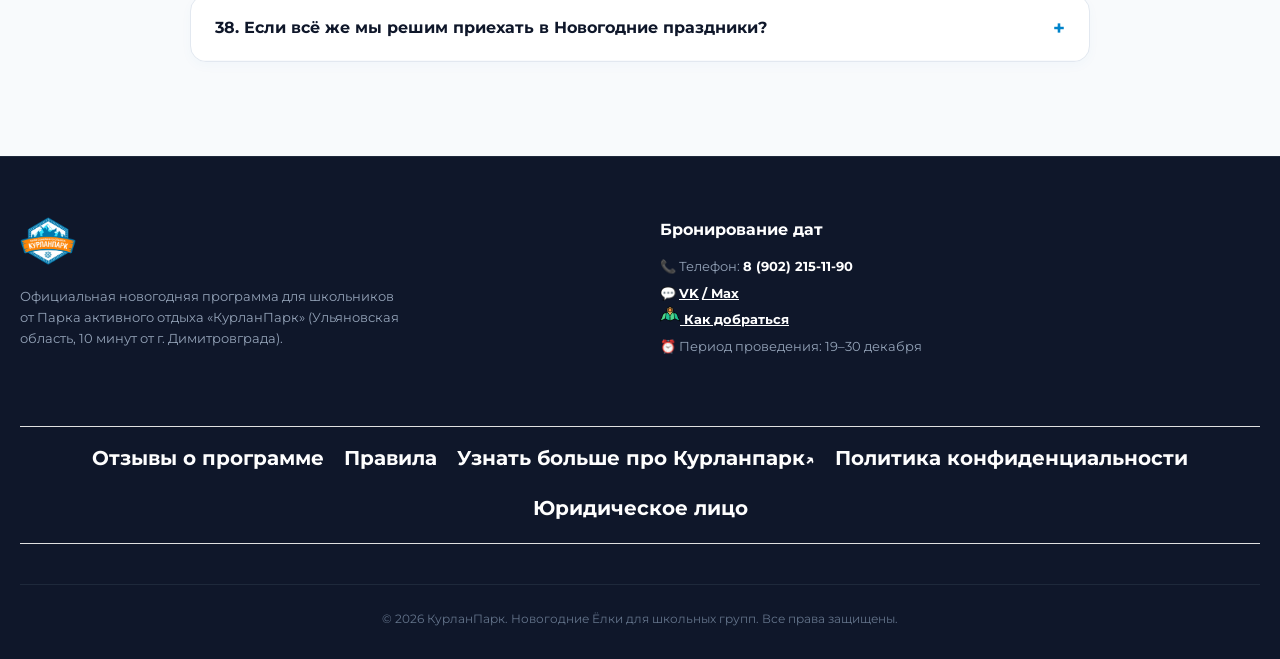
==== commit a81b2e87: "commit" ====
--- a/index.html
+++ b/index.html
@@ -308,7 +308,7 @@
                     <h4>Дети старше 3-х лет</h4>
                     <div class="cost">2 500 ₽*</div>
                     <p>Полная программа + горячий обед + подарок</p>
-                    <p>Цена действительна до 31 октября</p>
+                    <p>*Цена действительна до 31 октября</p>
                 </div>
                 <div class="price-card">
                     <h4>Сопровождающие педагоги</h4>
@@ -319,7 +319,7 @@
                     <h4>Родители / Доп. взрослые</h4>
                     <div class="cost">2 500 ₽*</div>
                     <p>Полная программа + горячий обед</p>
-                    <p>Цена действительна до 31 октября</p>
+                    <p>*Цена действительна до 31 октября</p>
                 </div>
             </div>
 
